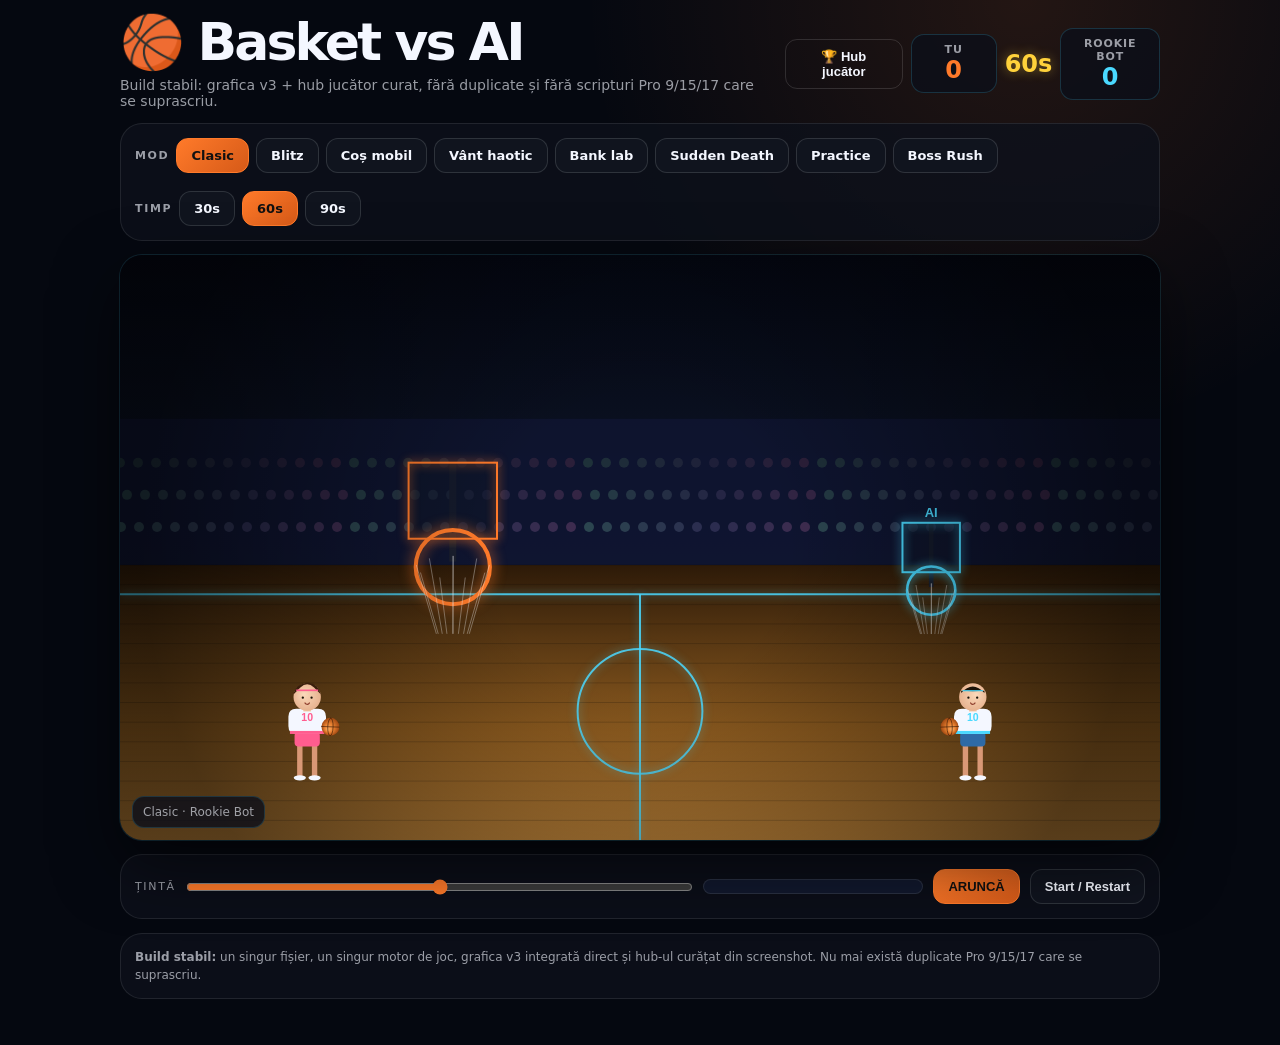
==== enhanced.html @ bd2f5349 "Merge stable v3 gameplay with clean player hub" ====
<!DOCTYPE html>
<html lang="ro">
<head>
<meta charset="UTF-8">
<meta name="viewport" content="width=device-width, initial-scale=1.0, viewport-fit=cover">
<title>Basket vs AI — Stable v3 Hub</title>
<style>
:root{--bg:#050810;--panel:#0b101c;--card:#121720;--line:#4ad9ff;--orange:#ff7a2a;--pink:#ff5d8f;--gold:#ffd23b;--text:#f4f7ff;--muted:rgba(244,247,255,.62);--soft:rgba(255,255,255,.08)}
*{box-sizing:border-box;margin:0;padding:0}html,body{overflow-x:hidden;scroll-behavior:auto}body{min-height:100vh;background:radial-gradient(circle at 80% 0,rgba(255,122,42,.12),transparent 30%),var(--bg);color:var(--text);font-family:-apple-system,BlinkMacSystemFont,"Segoe UI",system-ui,sans-serif;padding:18px 12px 46px;display:flex;flex-direction:column;align-items:center;gap:14px}.top{width:100%;max-width:1040px;display:flex;justify-content:space-between;align-items:center;gap:12px}.brand h1{font-size:clamp(24px,5vw,52px);line-height:.95;letter-spacing:-.055em}.brand p{color:var(--muted);font-size:14px;margin-top:10px;max-width:680px}.topActions{display:flex;gap:8px;align-items:center}.score{display:flex;gap:8px;align-items:center}.pill{background:rgba(10,14,26,.72);border:1px solid rgba(74,217,255,.18);border-radius:13px;padding:8px 12px;text-align:center;min-width:86px}.pill span{display:block;color:var(--muted);font-size:11px;font-weight:800;letter-spacing:.08em;text-transform:uppercase}.pill b{display:block;font-size:24px;color:var(--orange)}.pill.ai b{color:var(--line)}.timer{font-weight:900;color:var(--gold);font-size:24px;text-shadow:0 0 12px rgba(255,210,59,.45)}.btn,.chip span{display:inline-flex;align-items:center;justify-content:center;border:1px solid rgba(255,255,255,.13);background:rgba(18,23,32,.82);color:var(--text);border-radius:12px;padding:9px 14px;font-weight:850;font-size:13px;cursor:pointer;transition:.15s;text-decoration:none}.btn.primary,.chip input:checked+span{background:linear-gradient(135deg,#ff7a2a,#d65a18);border-color:var(--orange);color:#111}.btn.ghost{background:transparent}.btn.danger{border-color:rgba(255,93,143,.4);background:rgba(255,93,143,.08);color:#ffc3d3}.btn:hover,.chip span:hover{transform:translateY(-1px);border-color:var(--line)}.setup,.controls,.note,.hub{width:100%;max-width:1040px;background:rgba(13,17,27,.78);border:1px solid rgba(255,255,255,.09);border-radius:22px;padding:14px}.setup{display:flex;flex-wrap:wrap;gap:18px;justify-content:space-between}.group{display:flex;gap:7px;flex-wrap:wrap;align-items:center}.group strong,.label{font-size:11px;color:var(--muted);letter-spacing:.15em;text-transform:uppercase}.chip input{display:none}.chip input[value="wind"]:checked+span,.chip input[value="moving"]:checked+span{background:rgba(74,217,255,.22);border-color:var(--line);color:var(--text)}.chip input[value="bank"]:checked+span{background:rgba(255,210,59,.18);border-color:var(--gold);color:var(--text)}.arena{position:relative;width:100%;max-width:1040px;aspect-ratio:16/9;min-height:310px;max-height:70vh;border-radius:22px;overflow:hidden;background:#0a0e1a;box-shadow:0 0 0 1px rgba(74,217,255,.12),0 24px 64px rgba(0,0,0,.55)}.arena canvas{position:absolute;inset:0;width:100%;height:100%;display:block}.hud{position:absolute;left:12px;right:12px;bottom:12px;z-index:5;display:flex;justify-content:space-between;align-items:end;pointer-events:none}.modeTag{background:rgba(10,14,26,.78);border:1px solid rgba(74,217,255,.16);border-radius:12px;padding:8px 10px;color:var(--muted);font-size:12px}.windTag{display:none;background:rgba(74,217,255,.12);border:1px solid rgba(74,217,255,.3);border-radius:12px;padding:8px 10px;color:#baf3ff;font-size:12px}.controls{display:grid;grid-template-columns:auto minmax(160px,1fr) minmax(130px,220px) auto auto;gap:10px;align-items:center}.aim{width:100%;accent-color:var(--orange)}.power{height:15px;background:#11182d;border-radius:999px;overflow:hidden;border:1px solid rgba(255,255,255,.1)}.fill{height:100%;width:0;background:linear-gradient(90deg,#4ad9ff,#ffd23b,#ff7a2a)}.end{display:none;text-align:center;position:fixed;inset:auto 12px 24px;z-index:50;margin:auto;max-width:540px;background:rgba(13,17,27,.96);border:1px solid rgba(255,255,255,.14);border-radius:22px;padding:20px;box-shadow:0 24px 80px rgba(0,0,0,.76)}.end.show{display:block}.end h2{font-size:30px;margin-bottom:8px}.end .actions{display:flex;gap:8px;justify-content:center;flex-wrap:wrap;margin-top:14px}.note{font-size:12px;line-height:1.5;color:var(--muted)}.hub{display:none}.hub.open{display:block}.hubHead{display:flex;justify-content:space-between;gap:10px;align-items:center;margin-bottom:12px}.tabs{display:flex;gap:8px;flex-wrap:wrap;margin-bottom:14px}.tab{border:0;background:transparent;color:var(--muted);font-weight:850;padding:10px 14px;border-radius:12px;cursor:pointer}.tab.active{background:rgba(255,255,255,.07);color:var(--text);box-shadow:inset 0 -2px 0 var(--orange)}.panel{display:none}.panel.active{display:block}.section{background:linear-gradient(180deg,rgba(255,255,255,.06),rgba(255,255,255,.025));border:1px solid rgba(255,255,255,.09);border-radius:22px;padding:16px;margin-bottom:14px}.section h3{text-transform:uppercase;letter-spacing:.04em;margin-bottom:12px}.identity{display:grid;grid-template-columns:84px 1fr;gap:16px;align-items:center}.avatar{width:84px;height:84px;border-radius:22px;background:rgba(255,210,59,.16);border:1px solid rgba(255,210,59,.35);display:grid;place-items:center;font-size:42px}.rank{display:inline-flex;margin-top:8px;padding:8px 12px;border-radius:999px;border:1px solid rgba(255,210,59,.45);background:rgba(255,210,59,.1);color:var(--gold);font-weight:900;font-size:12px;letter-spacing:.12em;text-transform:uppercase}.kpis{display:grid;grid-template-columns:repeat(4,1fr);gap:10px}.kpi{background:#111722;border:1px solid rgba(255,255,255,.08);border-radius:16px;padding:14px}.kpi span{display:block;color:var(--muted);font-size:11px;text-transform:uppercase;letter-spacing:.14em}.kpi strong{font-size:26px}.formgrid{display:grid;grid-template-columns:repeat(3,1fr);gap:10px}.field{display:flex;flex-direction:column;gap:6px}.field input,.field select{background:#0a0f18;border:1px solid rgba(255,255,255,.1);border-radius:12px;color:var(--text);padding:12px;font-weight:800}.cards{display:grid;grid-template-columns:repeat(2,minmax(0,1fr));gap:12px}.card{background:#111722;border:1px solid rgba(255,255,255,.08);border-radius:18px;padding:16px;min-height:112px}.card strong{display:block;font-size:18px;margin-bottom:6px}.card p{color:var(--muted);font-size:14px;line-height:1.4}.row{display:flex;justify-content:space-between;gap:10px;align-items:center;margin-top:12px}.tag{display:inline-flex;border:1px solid rgba(255,210,59,.38);background:rgba(255,210,59,.09);color:var(--gold);border-radius:999px;padding:6px 10px;font-weight:850;font-size:12px}.leader{list-style:none;display:grid;gap:8px}.leader li{display:flex;justify-content:space-between;align-items:center;background:#111722;border:1px solid rgba(255,255,255,.08);border-radius:15px;padding:12px 14px}.missions{display:grid;gap:10px}.mission{background:#111722;border:1px solid rgba(255,255,255,.08);border-radius:15px;padding:12px}.bar{height:8px;border-radius:999px;background:#0a0f18;overflow:hidden;margin-top:8px}.bar i{display:block;height:100%;width:0%;background:linear-gradient(90deg,var(--line),var(--orange))}.settings{display:grid;gap:10px}.setting{display:flex;justify-content:space-between;align-items:center;background:#111722;border:1px solid rgba(255,255,255,.08);border-radius:15px;padding:12px}.saveGrid{display:grid;grid-template-columns:repeat(2,1fr);gap:10px}.saveGrid div{background:#111722;border:1px solid rgba(255,255,255,.08);border-radius:14px;padding:12px;color:var(--muted)}@media(max-width:760px){body{padding:10px 8px 36px}.top{flex-direction:column;align-items:stretch}.score{justify-content:space-between}.setup{justify-content:flex-start}.controls{grid-template-columns:1fr;}.arena{aspect-ratio:16/11}.kpis,.cards,.formgrid,.saveGrid{grid-template-columns:1fr}.identity{grid-template-columns:70px 1fr}.avatar{width:70px;height:70px;font-size:34px}.brand h1{font-size:38px}}
</style>
</head>
<body>
<header class="top"><div class="brand"><h1>🏀 Basket vs AI</h1><p>Build stabil: grafica v3 + hub jucător curat, fără duplicate și fără scripturi Pro 9/15/17 care se suprascriu.</p></div><div class="topActions"><button class="btn ghost" id="btnHub">🏆 Hub jucător</button><div class="score"><div class="pill"><span>TU</span><b id="scoreP">0</b></div><div class="timer"><span id="timer">60</span>s</div><div class="pill ai"><span id="aiName">Rookie Bot</span><b id="scoreAI">0</b></div></div></div></header>
<section class="setup"><div class="group"><strong>Mod</strong><label class="chip"><input name="mode" value="classic" type="radio" checked><span>Clasic</span></label><label class="chip"><input name="mode" value="blitz" type="radio"><span>Blitz</span></label><label class="chip"><input name="mode" value="moving" type="radio"><span>Coș mobil</span></label><label class="chip"><input name="mode" value="wind" type="radio"><span>Vânt haotic</span></label><label class="chip"><input name="mode" value="bank" type="radio"><span>Bank lab</span></label><label class="chip"><input name="mode" value="sudden" type="radio"><span>Sudden Death</span></label><label class="chip"><input name="mode" value="practice" type="radio"><span>Practice</span></label><label class="chip"><input name="mode" value="bossrush" type="radio"><span>Boss Rush</span></label></div><div class="group"><strong>Timp</strong><label class="chip"><input name="dur" value="30" type="radio"><span>30s</span></label><label class="chip"><input name="dur" value="60" type="radio" checked><span>60s</span></label><label class="chip"><input name="dur" value="90" type="radio"><span>90s</span></label></div></section>
<main class="arena" id="arena"><div class="hud"><span class="modeTag" id="modeTag">Clasic · Rookie Bot</span><span class="windTag" id="windTag">Vânt 0</span></div><canvas id="court"></canvas><canvas id="action"></canvas><canvas id="fx"></canvas></main>
<section class="controls"><span class="label">Țintă</span><input class="aim" id="aim" type="range" min="-45" max="45" value="0"><div class="power"><div class="fill" id="fill"></div></div><button class="btn primary" id="shoot">ARUNCĂ</button><button class="btn" id="newGame">Start / Restart</button></section>
<aside class="hub" id="hub"><div class="hubHead"><h2>Hub jucător</h2><button class="btn ghost" id="closeHub">✕</button></div><nav class="tabs"><button class="tab active" data-tab="career">Carieră</button><button class="tab" data-tab="shop">Shop</button><button class="tab" data-tab="leader">Clasament</button><button class="tab" data-tab="comp">Competiții</button></nav>
<section class="panel active" id="career"><div class="section"><h3>Identitate</h3><div class="identity"><div class="avatar" id="avatar">⛹️‍♀️</div><div><h2 id="profileTitle">Laura #10</h2><p>Nivel 1-2: Rookie · Nivel 3-5: Street Player · Nivel 6-9: Pro · Nivel 10-14: MVP · Nivel 15+: Legend</p><span class="rank" id="rankPill">Nivel 1 · Rookie · XP 0 / 100</span></div></div></div><div class="section"><h3>Profil jucător</h3><div class="formgrid"><label class="field"><span class="label">Gen</span><select id="gender"><option value="female">Fată</option><option value="male">Băiat</option></select></label><label class="field"><span class="label">Nume</span><input id="pname" value="Laura"></label><label class="field"><span class="label">Număr tricou</span><input id="jersey" value="10" maxlength="2"></label></div><p class="note" style="margin-top:10px">Se salvează automat și apare pe tricou în joc.</p></div><div class="kpis"><div class="kpi"><span>Nivel</span><strong id="kLevel">1</strong></div><div class="kpi"><span>Bani</span><strong id="kMoney">150</strong></div><div class="kpi"><span>Fani</span><strong id="kFans">0</strong></div><div class="kpi"><span>Best</span><strong id="kBest">0</strong></div><div class="kpi"><span>Perfecte</span><strong id="kPerfect">0</strong></div><div class="kpi"><span>Bank</span><strong id="kBank">0</strong></div><div class="kpi"><span>Combo max</span><strong id="kCombo">0</strong></div><div class="kpi"><span>XP</span><strong id="kXP">0</strong></div></div><div class="section"><h3>Realizări</h3><div class="cards"><div class="card"><strong>🏀 First Bucket</strong><p>Marchează primul coș.</p><span class="tag" id="achFirst">Locked</span></div><div class="card"><strong>🔥 On Fire</strong><p>Fă combo x5.</p><span class="tag" id="achFire">Locked</span></div><div class="card"><strong>🏦 Bank Artist</strong><p>10 bank shots total.</p><span class="tag">Locked</span></div><div class="card"><strong>👑 AI Crusher</strong><p>Câștigă pe Pro.</p><span class="tag">Locked</span></div><div class="card"><strong>🏆 Tournament King</strong><p>Câștigă turneul.</p><span class="tag">Locked</span></div><div class="card"><strong>🌟 Legend</strong><p>Ajungi la nivel 10.</p><span class="tag">Locked</span></div></div></div><div class="section"><h3>Settings</h3><div class="settings"><div class="setting"><span>Sunet</span><span class="tag">ON</span></div><div class="setting"><span>Vibrație</span><span class="tag">ON</span></div><div class="setting"><span>Efecte</span><span class="tag">HIGH</span></div><div class="setting"><span>Limbă</span><span class="tag">RO</span></div></div><button class="btn danger" id="reset" style="width:100%;margin-top:12px">RESET PROGRES</button></div><div class="section"><h3>Salvare progres localStorage</h3><div class="saveGrid"><div>✓ nivel, XP, bani, fani</div><div>✓ best score și leaderboard</div><div>✓ upgrade-uri și skin-uri</div><div>✓ realizări și daily progress</div></div></div></section>
<section class="panel" id="shop"><div class="section"><h3>Shop real — upgrade-uri cumpărabile</h3><div class="cards" id="upgrades"></div></div><div class="section"><h3>Mingi</h3><div class="cards" id="ballsShop"></div></div><div class="section"><h3>Terenuri și trail-uri</h3><div class="cards" id="cosmeticsShop"></div></div></section>
<section class="panel" id="leader"><div class="section"><h3>Clasament</h3><div class="tabs small"><button class="tab active">Clasic</button><button class="tab">Blitz</button><button class="tab">Sudden Death</button><button class="tab">Boss Rush</button></div><ol class="leader" id="leaderList"><li><strong>Laura League</strong><span>12</span></li><li><strong>Rookie Bot</strong><span>10</span></li><li><strong>Sniper AI</strong><span>8</span></li><li><strong>Bank Boss</strong><span>6</span></li></ol><p class="note" style="margin-top:10px">Leaderboard-ul salvează local scorul, data, modul și dificultatea.</p></div></section>
<section class="panel" id="comp"><div class="section"><h3>Implementări premium integrate</h3><div class="cards"><div class="card"><strong>✓ Tutorial interactiv</strong><p>Primele aruncări au ghidaj și zonă aurie.</p></div><div class="card"><strong>✓ Upgrade-uri reale</strong><p>Stabilitate, Focus, Power Control, Bank Master și Clutch.</p></div><div class="card"><strong>✓ AI cu personalități</strong><p>Rookie Bot, Sniper AI, Bank Boss, Wind Hacker și Legend AI.</p></div><div class="card"><strong>✓ Moduri noi</strong><p>Sudden Death, Practice și Boss Rush.</p></div></div></div><div class="section"><h3>Daily Missions</h3><p class="note">Daily Streak: 0 zile 🔥 · Total azi +480 bani</p><div class="missions"><div class="mission">⬜ Marchează 3 bank shots <span class="tag">0 / 3 · +90 bani</span><div class="bar"><i></i></div></div><div class="mission">⬜ Câștigă un meci pe Greu <span class="tag">0 / 1 · +120 bani</span><div class="bar"><i></i></div></div><div class="mission">⬜ Fă combo x5 <span class="tag">0 / 5 · +110 bani</span><div class="bar"><i></i></div></div><div class="mission">⬜ Bate AI-ul la 10 puncte diferență <span class="tag">0 / 1 · +160 bani</span><div class="bar"><i></i></div></div></div></div><div class="section"><h3>Adversari AI</h3><div class="cards"><div class="card"><strong>🤖 Rookie Bot</strong><p>Ratează des și e bun pentru antrenament.</p><span class="tag">Ușor</span></div><div class="card"><strong>🎯 Sniper AI</strong><p>Foarte bun la aruncări perfecte.</p><span class="tag">Perfect</span></div><div class="card"><strong>🏦 Bank Boss</strong><p>Primește bonus la bank shots.</p><span class="tag">Bank</span></div><div class="card"><strong>💨 Wind Hacker</strong><p>Are avantaj în Vânt haotic.</p><span class="tag">Vânt</span></div><div class="card"><strong>👑 Legend AI</strong><p>Boss final cu clutch și presiune mare.</p><span class="tag">Final Boss</span></div></div></div><div class="section"><h3>Turneu</h3><div class="cards"><div class="card"><strong>✅ Runda 1 — Rookie Bot</strong><p>Câștigată</p></div><div class="card"><strong>▶ Runda 2 — Sniper AI</strong><p>Curentă</p></div><div class="card"><strong>🔒 Finală — Legend AI</strong><p>Deblocată după runda 2</p></div></div></div><div class="section"><h3>Practice Goals</h3><div class="cards"><div class="card"><strong>⬜ 3 perfect shots</strong><p>Recompensă: +25 XP</p></div><div class="card"><strong>⬜ 2 bank shots</strong><p>Învață ricoșeul din panou.</p></div><div class="card"><strong>⬜ Combo x3</strong><p>Ține seria de coșuri.</p></div></div></div><div class="section"><h3>Boss Rush</h3><p>Rookie Bot → Sniper AI → Bank Boss → Legend AI</p><p class="note">O singură viață. Recompensă: +500 bani, +100 fani, badge Boss Slayer.</p><button class="btn primary" id="bossBtn" style="margin-top:10px">Joacă următorul meci</button></div></section></aside>
<div class="end" id="end"><h2 id="endTitle">Victorie!</h2><p id="endText"></p><div class="actions"><button class="btn primary" id="again">Joacă din nou</button><button class="btn" id="next">Următorul adversar</button><button class="btn ghost" id="endHub">Hub</button></div></div>
<p class="note"><b>Build stabil:</b> un singur fișier, un singur motor de joc, grafica v3 integrată direct și hub-ul curățat din screenshot. Nu mai există duplicate Pro 9/15/17 care se suprascriu.</p>
<script>
const $=(s,r=document)=>r.querySelector(s),$$=(s,r=document)=>[...r.querySelectorAll(s)];
const arena=$('#arena'),cCourt=$('#court'),cAction=$('#action'),cFx=$('#fx'),xCourt=cCourt.getContext('2d'),xAction=cAction.getContext('2d'),xFx=cFx.getContext('2d');let W=0,H=0,DPR=Math.min(devicePixelRatio||1,2),time=0,last=0,gameOver=false,charging=false,charge=0,raf=0,boss=0,round=1,jersey='10';const player={x:.18,y:.82,gender:'female',facing:1,shooting:false,shootProgress:0};const ai={x:.82,y:.82,gender:'male',facing:-1,shooting:false,shootProgress:0};const hoopP={x:.32,y:.42,color:'#ff7a2a',size:1,label:null};const hoopAI={x:.78,y:.50,color:'#4ad9ff',size:.65,label:'AI'};let balls=[],particles=[],flash=0;const state={mode:'classic',dur:60,left:60,you:0,ai:0,wind:0,aiTimer:2,combo:0,money:150,xp:0,best:0,perfect:0,bank:0,maxCombo:0};const names=['Rookie Bot','Sniper AI','Bank Boss','Legend AI'];
function save(){localStorage.setItem('bvaiStableHub',JSON.stringify({state,round,boss,gender:player.gender,name:$('#pname').value,jersey:$('#jersey').value}))}function load(){try{const s=JSON.parse(localStorage.getItem('bvaiStableHub')||'{}');Object.assign(state,s.state||{});round=s.round||1;boss=s.boss||0;player.gender=s.gender||'female';if(s.name)$('#pname').value=s.name;if(s.jersey){$('#jersey').value=s.jersey;jersey=s.jersey}}catch{}}function syncHub(){const name=$('#pname').value||'Laura';jersey=$('#jersey').value||'10';$('#profileTitle').textContent=name+' #'+jersey;$('#avatar').textContent=player.gender==='female'?'⛹️‍♀️':'⛹️‍♂️';$('#rankPill').textContent='Nivel 1 · Rookie · XP '+state.xp+' / 100';$('#kMoney').textContent=state.money;$('#kXP').textContent=state.xp;$('#kBest').textContent=state.best;$('#kPerfect').textContent=state.perfect;$('#kBank').textContent=state.bank;$('#kCombo').textContent=state.maxCombo;$('#achFirst').textContent=state.best>0?'Unlocked':'Locked';$('#achFire').textContent=state.maxCombo>=5?'Unlocked':'Locked';save()}
function mode(){return $('input[name="mode"]:checked').value}function dur(){return +$('input[name="dur"]:checked').value}function label(m){return {classic:'Clasic',blitz:'Blitz',moving:'Coș mobil',wind:'Vânt haotic',bank:'Bank lab',sudden:'Sudden Death',practice:'Practice',bossrush:'Boss Rush'}[m]||m}
function resize(){const r=arena.getBoundingClientRect();W=r.width;H=r.height;for(const c of [cCourt,cAction,cFx]){c.width=W*DPR;c.height=H*DPR;c.style.width=W+'px';c.style.height=H+'px';c.getContext('2d').setTransform(DPR,0,0,DPR,0,0)}drawArena()}addEventListener('resize',resize);
function start(){cancelAnimationFrame(raf);state.mode=mode();state.dur=state.mode==='blitz'?30:dur();state.left=state.mode==='practice'?999:state.dur;state.you=0;state.ai=0;state.wind=0;state.aiTimer=1.6;state.combo=0;balls=[];particles=[];gameOver=false;$('#end').classList.remove('show');$('#scoreP').textContent=0;$('#scoreAI').textContent=0;$('#timer').textContent=state.mode==='practice'?'∞':state.left;$('#aiName').textContent=state.mode==='bossrush'?names[boss]:state.mode==='practice'?'Practice':names[Math.min(round-1,1)];$('#modeTag').textContent=label(state.mode)+' · '+$('#aiName').textContent;$('#windTag').style.display=(state.mode==='wind'||state.mode==='bossrush')?'block':'none';last=performance.now();raf=requestAnimationFrame(loop)}
function loop(t){const dt=Math.min(.033,(t-last)/1000||.016);last=t;time=t/1000;if(!gameOver&&state.mode!=='practice'){state.left-=dt;if(state.left<=0)return finish();$('#timer').textContent=Math.ceil(state.left)}if(state.mode==='wind'||state.mode==='bossrush'){state.wind=Math.sin(time*1.7)*90;$('#windTag').textContent='Vânt '+Math.round(state.wind)}updateShoot(dt);updateBalls();updateAI(dt);render();raf=requestAnimationFrame(loop)}
function updateAI(dt){if(state.mode==='practice')return;state.aiTimer-=dt;if(state.aiTimer<=0){state.aiTimer=state.mode==='blitz'?1.2:1.8+Math.random();const chance=state.mode==='bossrush'?.75:state.mode==='wind'?.55:.48;if(Math.random()<chance){state.ai+=state.mode==='bossrush'&&boss>1?3:2;$('#scoreAI').textContent=state.ai;startShot(ai,Math.random()>.35?'perfect':'miss')}}}
function shoot(){if(charging||player.shooting||gameOver)return;charging=true;charge=0}function release(){if(!charging||gameOver)return;charging=false;startShot(player,'manual')}function nextOpponent(){round=round%3+1;boss=(boss+1)%names.length;start()}$('#shoot').addEventListener('pointerdown',shoot);addEventListener('pointerup',release);$('#newGame').onclick=start;$('#again').onclick=start;$('#next').onclick=nextOpponent;$('#bossBtn').onclick=()=>{$('input[value="bossrush"]').checked=true;nextOpponent();window.scrollTo({top:arena.offsetTop-10,behavior:'smooth'})};$('#endHub').onclick=()=>{$('#hub').classList.add('open');$('#end').classList.remove('show')};$$('input[name="mode"],input[name="dur"]').forEach(i=>i.onchange=start);
function startShot(p,type){p.shooting=true;p.shootProgress=0;p.ballNotLaunched=true;p.shotMode=type}function updateShoot(dt){if(charging){charge=(charge+dt*.9)%1;$('#fill').style.width=(charge*100)+'%'}else $('#fill').style.width='0%';for(const p of [player,ai])if(p.shooting){p.shootProgress+=.035;if(p.shootProgress>=.65&&p.ballNotLaunched){const target=p===player?hoopP:hoopAI;let perfect=p.shotMode==='perfect'||(p.shotMode==='manual'&&charge>.58&&charge<.78);let miss=p.shotMode==='miss'||(p.shotMode==='manual'&&!perfect&&Math.random()<.35);const dx=target.rimX-p.ballGlobalX+(miss?35:0),dy=target.rimY-p.ballGlobalY-30;balls.push({x:p.ballGlobalX,y:p.ballGlobalY,vx:dx/50,vy:dy/50-6,rot:0,rotSpeed:.25,trail:[],squash:1,target,owner:p,mode:perfect?'perfect':'miss',bank:state.mode==='bank'});p.ballNotLaunched=false}if(p.shootProgress>=1){p.shooting=false;p.shootProgress=0}}}
function updateBalls(){for(let i=balls.length-1;i>=0;i--){const b=balls[i];b.vx+=(state.wind||0)*.004;b.x+=b.vx;b.y+=b.vy;b.vy+=.18;b.rot+=b.rotSpeed;b.trail.push({x:b.x,y:b.y});if(b.trail.length>12)b.trail.shift();const dxR=b.x-b.target.rimX,dyR=b.y-b.target.rimY;if(Math.abs(dxR)<30&&dyR>-5&&dyR<10&&b.vy>0&&!b.scored){b.scored=true;if(Math.abs(dxR)<16&&b.mode==='perfect'){spawnParticles(b.target.rimX,b.target.rimY+8,'perfect');if(b.owner===player){state.you+=state.mode==='bank'||b.bank?3:2;state.combo++;state.perfect++;state.maxCombo=Math.max(state.maxCombo,state.combo);state.best=Math.max(state.best,state.you);$('#scoreP').textContent=state.you}else{}balls.splice(i,1);syncHub();continue}else{if(b.owner===player){state.combo=0;if(state.mode==='sudden')finish()}b.vx*=-.4;b.vy*=-.5;spawnParticles(b.target.rimX+dxR,b.target.rimY,'miss')}}if(b.y>H+40)balls.splice(i,1)}}
function finish(){gameOver=true;cancelAnimationFrame(raf);const win=state.you>=state.ai;state.money+=win?90:20;state.xp+=win?45:20;syncHub();$('#endTitle').textContent=win?'VICTORIE!':'ÎNFRÂNGERE';$('#endText').textContent=`Scor final: Tu ${state.you} - ${state.ai} ${$('#aiName').textContent} · +${win?90:20} bani`;$('#end').classList.add('show')}function render(){xAction.clearRect(0,0,W,H);xFx.clearRect(0,0,W,H);drawArena();drawCharacter(xAction,player,player.gender,false);drawCharacter(xAction,ai,'male',true);balls.forEach(b=>drawFlightBall(xAction,b));updateParticles();drawParticles(xFx);if(flash>0){xFx.fillStyle=`rgba(255,255,255,${flash*.25})`;xFx.fillRect(0,0,W,H);flash-=.04}}
function drawArena(){const x=xCourt;x.clearRect(0,0,W,H);let sky=x.createLinearGradient(0,0,0,H*.6);sky.addColorStop(0,'#040712');sky.addColorStop(.5,'#0a1020');sky.addColorStop(1,'#131e3a');x.fillStyle=sky;x.fillRect(0,0,W,H*.6);drawCrowd(x);drawFloor(x);if(state.mode==='moving'){hoopP.x=.32+.04*Math.sin(time*2);hoopAI.x=.78+.04*Math.cos(time*2)}else{hoopP.x=.32;hoopAI.x=.78}drawCourtLines(x);drawHoop(x,hoopP);drawHoop(x,hoopAI);let vig=x.createRadialGradient(W/2,H/2,H*.25,W/2,H/2,H*.85);vig.addColorStop(0,'rgba(0,0,0,0)');vig.addColorStop(1,'rgba(0,0,0,.5)');x.fillStyle=vig;x.fillRect(0,0,W,H)}function drawCrowd(x){const y=H*.28,h=H*.25;x.fillStyle='rgba(15,21,48,.9)';x.fillRect(0,y,W,h);for(let r=0;r<3;r++)for(let i=0;i<W/18+2;i++){x.fillStyle=`hsla(${190+i*7%90},28%,${18+r*4}%,.85)`;x.beginPath();x.arc(i*18+(r*7)%13,y+h*.3+r*h*.22,5,0,7);x.fill()}}function drawFloor(x){const top=H*.53;let wood=x.createLinearGradient(0,top,0,H);wood.addColorStop(0,'#2d1a08');wood.addColorStop(.6,'#8b5a1f');wood.addColorStop(1,'#b07a35');x.fillStyle=wood;x.fillRect(0,top,W,H-top);x.strokeStyle='rgba(0,0,0,.18)';for(let i=0;i<14;i++){const y=top+i/14*(H-top);x.beginPath();x.moveTo(0,y);x.lineTo(W,y);x.stroke()}}function drawCourtLines(x){x.save();x.strokeStyle='rgba(74,217,255,.85)';x.shadowColor='rgba(74,217,255,.6)';x.shadowBlur=8;x.lineWidth=2;x.beginPath();x.moveTo(0,H*.58);x.lineTo(W,H*.58);x.stroke();x.beginPath();x.moveTo(W*.5,H*.58);x.lineTo(W*.5,H);x.stroke();x.beginPath();x.arc(W*.5,H*.78,W*.06,0,7);x.stroke();x.restore()}function drawHoop(x,h){const px=h.x*W,py=h.y*H,s=h.size,bw=W*.085*s,bh=H*.13*s;x.fillStyle='#1a1f2e';x.fillRect(px-bw*.04,py-bh*.5,bw*.08,bh*1.3);x.save();x.fillStyle='rgba(15,22,40,.55)';x.fillRect(px-bw/2,py-bh/2,bw,bh);x.strokeStyle=h.color;x.shadowColor=h.color;x.shadowBlur=10;x.lineWidth=2;x.strokeRect(px-bw/2,py-bh/2,bw,bh);x.restore();h.rimX=px;h.rimY=py+bh*.5+bw*.32;const r=bw*.42;x.save();x.strokeStyle=h.color;x.shadowColor=h.color;x.shadowBlur=14*s;x.lineWidth=4*s;x.beginPath();x.arc(px,h.rimY,r,0,7);x.stroke();x.restore();x.strokeStyle='rgba(255,255,255,.35)';for(let i=0;i<10;i++){const a=i/10*7-Math.PI/2;x.beginPath();x.moveTo(px+Math.cos(a)*r,h.rimY+Math.sin(a)*r*.3);x.lineTo(px+Math.cos(a)*r*.45,h.rimY+r*1.8);x.stroke()}if(h.label){x.fillStyle=h.color;x.font='bold 13px sans-serif';x.textAlign='center';x.fillText(h.label,px,py-bh/2-6)}}
function drawCharacter(x,p,gender,isAI=false){const px=p.x*W,py=p.y*H,scale=H*.18,f=p.facing||1,sp=p.shootProgress;let k=0,j=0;if(p.shooting){if(sp<.3)k=sp/.3;else if(sp<.7){let t=(sp-.3)/.4;k=1-t;j=-t*scale*.18}else{let t=(sp-.7)/.3;k=-t*.2;j=-(1-t)*scale*.18}}const yoff=Math.sin(time*2)*1.5-k*scale*.12+j;x.save();x.translate(px,py+yoff);x.scale(f,1);drawLeg(x,-scale*.07,scale*.04,scale*.32-k*scale*.08,k,isAI);drawLeg(x,scale*.07,scale*.04,scale*.32-k*scale*.08,k*.5,isAI);const sy=-scale*.02,sh=scale*.14,sw=scale*.24;x.fillStyle=isAI?'#2e6aa6':'#ff5d8f';roundRect(x,-sw/2,sy,sw,sh,4);x.fill();const ty=-scale*.24,th=scale*.24,tw=scale*.21,accent=isAI?'#4ad9ff':gender==='female'?'#ff5d8f':'#5dd4ff';x.fillStyle='#f4f7ff';roundRect(x,-tw*.85,ty,tw*1.7,th,8);x.fill();x.fillStyle=accent;x.fillRect(-tw*.78,ty+th-3,tw*1.56,3);x.font=`bold ${scale*.1}px sans-serif`;x.textAlign='center';x.scale(1/f,1);x.fillText(jersey,0,ty+th*.5);x.scale(f,1);const hr=scale*.13,hy=ty-hr*.85;x.fillStyle='#f5c8a8';x.fillRect(-hr*.28,ty-2,hr*.56,hr*.35);let skin=x.createRadialGradient(-hr*.25,hy-hr*.2,0,0,hy,hr*1.4);skin.addColorStop(0,'#fbd9ba');skin.addColorStop(1,'#e0a682');x.fillStyle=skin;x.beginPath();x.arc(0,hy,hr,0,7);x.fill();if(gender==='female')drawHairFemale(x,hy,hr,accent);else drawHairMale(x,hy,hr,isAI);x.fillStyle='#1a1208';x.beginPath();x.arc(-hr*.32,hy+hr*.05,hr*.085,0,7);x.arc(hr*.32,hy+hr*.05,hr*.085,0,7);x.fill();x.strokeStyle='#8b3a2a';x.lineWidth=1.2;x.beginPath();x.arc(0,hy+hr*.35,hr*.18,Math.PI*.15,Math.PI*.85);x.stroke();let bx,by;if(!p.shooting||sp<.65){if(!p.shooting){bx=tw*1.05;by=ty+th*.7+Math.sin(time*5)*2}else{let t=sp/.65,sx=tw*1.05,sy2=ty+th*.7,ex=tw*.3,ey=-scale*.45,cx=tw*1.2,cy=ty*1.2;bx=(1-t)*(1-t)*sx+2*(1-t)*t*cx+t*t*ex;by=(1-t)*(1-t)*sy2+2*(1-t)*t*cy+t*t*ey}drawBall(x,bx,by,scale*.085,time*6);p.ballGlobalX=px+bx*f;p.ballGlobalY=py+yoff+by}x.restore()}function drawHairFemale(x,y,r,a){x.fillStyle='#3a1f0c';x.beginPath();x.arc(0,y-r*.05,r,Math.PI*1.05,Math.PI*1.95);x.lineTo(r*.5,y-r*.7);x.quadraticCurveTo(0,y-r*1.15,-r*.5,y-r*.7);x.fill();x.fillStyle=a;x.fillRect(-r*.8,y-r*.55,r*1.6,r*.12)}function drawHairMale(x,y,r,isAI){x.fillStyle='#1a1208';x.beginPath();x.moveTo(-r*.85,y-r*.3);x.quadraticCurveTo(0,y-r*1.25,r*.85,y-r*.3);x.lineTo(r*.85,y-r*.45);x.quadraticCurveTo(0,y-r*.4,-r*.85,y-r*.45);x.fill();x.fillStyle=isAI?'#4ad9ff':'#5dd4ff';x.fillRect(-r*.75,y-r*.5,r*1.5,r*.08)}function drawLeg(x,ox,oy,len,flex,isAI){const knee=oy+len*.55+flex*len*.08,foot=oy+len+4;x.lineCap='round';x.strokeStyle='#d99876';x.lineWidth=len*.16;x.beginPath();x.moveTo(ox,oy);x.lineTo(ox+flex*len*.05,knee);x.lineTo(ox,foot);x.stroke();x.fillStyle='#f4f7ff';x.beginPath();x.ellipse(ox,foot+2,len*.18,len*.08,0,0,7);x.fill()}function roundRect(x,rx,ry,w,h,r){x.beginPath();x.moveTo(rx+r,ry);x.lineTo(rx+w-r,ry);x.quadraticCurveTo(rx+w,ry,rx+w,ry+r);x.lineTo(rx+w,ry+h-r);x.quadraticCurveTo(rx+w,ry+h,rx+w-r,ry+h);x.lineTo(rx+r,ry+h);x.quadraticCurveTo(rx,ry+h,rx,ry+h-r);x.lineTo(rx,ry+r);x.quadraticCurveTo(rx,ry,rx+r,ry);x.closePath()}function drawBall(x,cx,cy,r,rot,s=1){x.save();x.translate(cx,cy);x.scale(s,2-s);x.rotate(rot);let g=x.createRadialGradient(-r*.3,-r*.3,0,0,0,r);g.addColorStop(0,'#ffb066');g.addColorStop(.5,'#e88030');g.addColorStop(1,'#a04812');x.fillStyle=g;x.beginPath();x.arc(0,0,r,0,7);x.fill();x.strokeStyle='#3a1a05';x.lineWidth=r*.07;x.beginPath();x.ellipse(0,0,r,r*.3,0,0,7);x.stroke();x.beginPath();x.moveTo(0,-r);x.lineTo(0,r);x.stroke();x.restore()}function drawFlightBall(x,b){b.trail.forEach((t,i)=>{let a=i/b.trail.length*.55,r=6+i/b.trail.length*4,g=x.createRadialGradient(t.x,t.y,0,t.x,t.y,r);g.addColorStop(0,`rgba(255,200,80,${a})`);g.addColorStop(1,'rgba(255,100,40,0)');x.fillStyle=g;x.fillRect(t.x-r,t.y-r,r*2,r*2)});drawBall(x,b.x,b.y,13,b.rot,b.squash)}function spawnParticles(x0,y0,type){for(let i=0;i<(type==='perfect'?30:14);i++){let a=Math.random()*7,sp=2+Math.random()*6;particles.push({x:x0,y:y0,vx:Math.cos(a)*sp,vy:Math.sin(a)*sp-1,life:1,decay:.02,size:2+Math.random()*3,color:['#ffd23b','#ff8c2a','#4ad9ff','#fff'][i%4],g:.18})}if(type==='perfect')flash=.4}function updateParticles(){for(let i=particles.length-1;i>=0;i--){let p=particles[i];p.x+=p.vx;p.y+=p.vy;p.vy+=p.g;p.life-=p.decay;if(p.life<=0)particles.splice(i,1)}}function drawParticles(x){particles.forEach(p=>{x.globalAlpha=p.life;x.fillStyle=p.color;x.beginPath();x.arc(p.x,p.y,p.size*p.life,0,7);x.fill();x.globalAlpha=1})}
function makeShop(){const up=[['Perfect Assist Lv.1','Zona aurie crește cu +5% per nivel.','Lv 0/5 · zona +5%','120$'],['Power Control','Bara de putere se mișcă mai lent.','Lv 0/5 · control','150$'],['Wind Shield','Vântul afectează mai puțin mingea.','Lv 0/5 · anti-vânt','140$'],['Bank Master','Primești bonus mai mare la bank shot.','Lv 0/4 · bank +','180$'],['Clutch Mode','Ultimele 10 secunde pot dubla scorul.','Lv 0/3 · clutch','220$']];$('#upgrades').innerHTML=up.map(i=>cardBuy(i)).join('');const balls=[['Classic Ball','Mingea standard.','Owned','Echipat'],['🏀 Neon Ball','Look arcade luminos.','220$','Cumpără'],['🔥 Fire Ball','Perfectă pentru combo-uri.','360$','Cumpără'],['🌌 Galaxy Ball','Ediție cosmică premium.','680$','Cumpără']];$('#ballsShop').innerHTML=balls.map(i=>cardBuy(i)).join('');const cos=[['🌃 Night Court','Cinematic dark mode.','Owned','Echipat'],['🏙️ Street Court','Teren urban, contrast puternic.','260$','Cumpără'],['🔥 Flame Trail','Flacără la aruncare.','300$','Cumpără'],['✨ Star Trail','Scântei stelare.','460$','Cumpără']];$('#cosmeticsShop').innerHTML=cos.map(i=>cardBuy(i)).join('')}function cardBuy(i){return `<div class="card"><strong>${i[0]}</strong><p>${i[1]}</p><div class="row"><span class="tag">${i[2]}</span><button class="btn">${i[3]}</button></div></div>`}
$('#btnHub').onclick=()=>$('#hub').classList.toggle('open');$('#closeHub').onclick=()=>$('#hub').classList.remove('open');$$('.tab[data-tab]').forEach(t=>t.onclick=()=>{$$('.tab[data-tab]').forEach(x=>x.classList.remove('active'));$$('.panel').forEach(p=>p.classList.remove('active'));t.classList.add('active');$('#'+t.dataset.tab).classList.add('active')});$('#gender').onchange=e=>{player.gender=e.target.value;syncHub()};$('#pname').oninput=syncHub;$('#jersey').oninput=syncHub;$('#reset').onclick=()=>{localStorage.removeItem('bvaiStableHub');location.reload()};
load();makeShop();syncHub();resize();start();
</script>
</body>
</html>
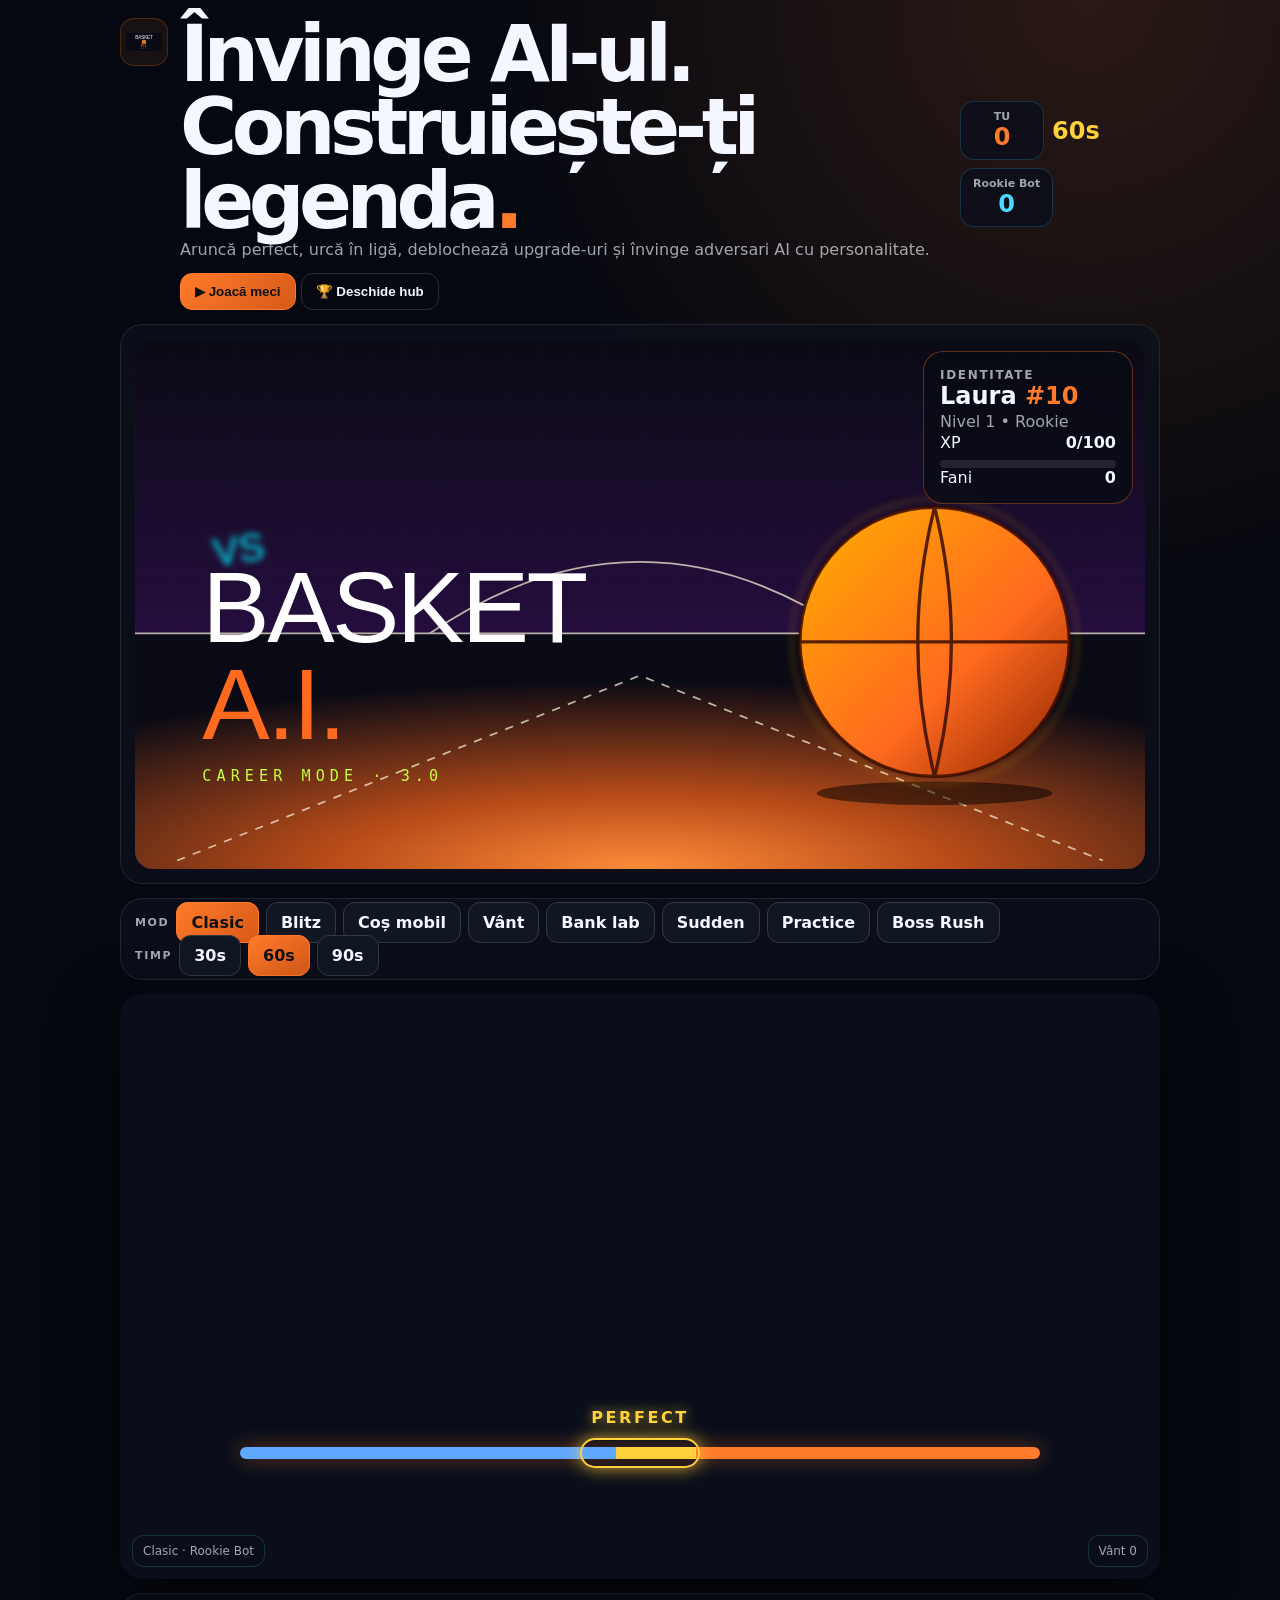
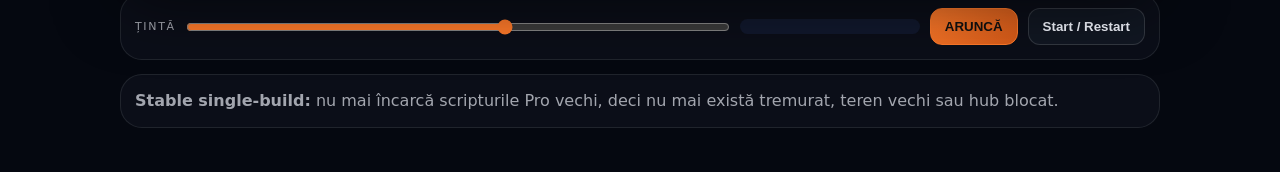
==== commit 49fd4891: "Replace public page with stable single-build app" ====
--- a/enhanced.html
+++ b/enhanced.html
@@ -1,44 +1 @@
-<!DOCTYPE html>
-<html lang="ro">
-<head>
-<meta charset="UTF-8">
-<meta name="viewport" content="width=device-width, initial-scale=1.0, viewport-fit=cover">
-<title>Basket vs AI — Stable v3 Hub</title>
-<style>
-:root{--bg:#050810;--panel:#0b101c;--card:#121720;--line:#4ad9ff;--orange:#ff7a2a;--pink:#ff5d8f;--gold:#ffd23b;--text:#f4f7ff;--muted:rgba(244,247,255,.62);--soft:rgba(255,255,255,.08)}
-*{box-sizing:border-box;margin:0;padding:0}html,body{overflow-x:hidden;scroll-behavior:auto}body{min-height:100vh;background:radial-gradient(circle at 80% 0,rgba(255,122,42,.12),transparent 30%),var(--bg);color:var(--text);font-family:-apple-system,BlinkMacSystemFont,"Segoe UI",system-ui,sans-serif;padding:18px 12px 46px;display:flex;flex-direction:column;align-items:center;gap:14px}.top{width:100%;max-width:1040px;display:flex;justify-content:space-between;align-items:center;gap:12px}.brand h1{font-size:clamp(24px,5vw,52px);line-height:.95;letter-spacing:-.055em}.brand p{color:var(--muted);font-size:14px;margin-top:10px;max-width:680px}.topActions{display:flex;gap:8px;align-items:center}.score{display:flex;gap:8px;align-items:center}.pill{background:rgba(10,14,26,.72);border:1px solid rgba(74,217,255,.18);border-radius:13px;padding:8px 12px;text-align:center;min-width:86px}.pill span{display:block;color:var(--muted);font-size:11px;font-weight:800;letter-spacing:.08em;text-transform:uppercase}.pill b{display:block;font-size:24px;color:var(--orange)}.pill.ai b{color:var(--line)}.timer{font-weight:900;color:var(--gold);font-size:24px;text-shadow:0 0 12px rgba(255,210,59,.45)}.btn,.chip span{display:inline-flex;align-items:center;justify-content:center;border:1px solid rgba(255,255,255,.13);background:rgba(18,23,32,.82);color:var(--text);border-radius:12px;padding:9px 14px;font-weight:850;font-size:13px;cursor:pointer;transition:.15s;text-decoration:none}.btn.primary,.chip input:checked+span{background:linear-gradient(135deg,#ff7a2a,#d65a18);border-color:var(--orange);color:#111}.btn.ghost{background:transparent}.btn.danger{border-color:rgba(255,93,143,.4);background:rgba(255,93,143,.08);color:#ffc3d3}.btn:hover,.chip span:hover{transform:translateY(-1px);border-color:var(--line)}.setup,.controls,.note,.hub{width:100%;max-width:1040px;background:rgba(13,17,27,.78);border:1px solid rgba(255,255,255,.09);border-radius:22px;padding:14px}.setup{display:flex;flex-wrap:wrap;gap:18px;justify-content:space-between}.group{display:flex;gap:7px;flex-wrap:wrap;align-items:center}.group strong,.label{font-size:11px;color:var(--muted);letter-spacing:.15em;text-transform:uppercase}.chip input{display:none}.chip input[value="wind"]:checked+span,.chip input[value="moving"]:checked+span{background:rgba(74,217,255,.22);border-color:var(--line);color:var(--text)}.chip input[value="bank"]:checked+span{background:rgba(255,210,59,.18);border-color:var(--gold);color:var(--text)}.arena{position:relative;width:100%;max-width:1040px;aspect-ratio:16/9;min-height:310px;max-height:70vh;border-radius:22px;overflow:hidden;background:#0a0e1a;box-shadow:0 0 0 1px rgba(74,217,255,.12),0 24px 64px rgba(0,0,0,.55)}.arena canvas{position:absolute;inset:0;width:100%;height:100%;display:block}.hud{position:absolute;left:12px;right:12px;bottom:12px;z-index:5;display:flex;justify-content:space-between;align-items:end;pointer-events:none}.modeTag{background:rgba(10,14,26,.78);border:1px solid rgba(74,217,255,.16);border-radius:12px;padding:8px 10px;color:var(--muted);font-size:12px}.windTag{display:none;background:rgba(74,217,255,.12);border:1px solid rgba(74,217,255,.3);border-radius:12px;padding:8px 10px;color:#baf3ff;font-size:12px}.controls{display:grid;grid-template-columns:auto minmax(160px,1fr) minmax(130px,220px) auto auto;gap:10px;align-items:center}.aim{width:100%;accent-color:var(--orange)}.power{height:15px;background:#11182d;border-radius:999px;overflow:hidden;border:1px solid rgba(255,255,255,.1)}.fill{height:100%;width:0;background:linear-gradient(90deg,#4ad9ff,#ffd23b,#ff7a2a)}.end{display:none;text-align:center;position:fixed;inset:auto 12px 24px;z-index:50;margin:auto;max-width:540px;background:rgba(13,17,27,.96);border:1px solid rgba(255,255,255,.14);border-radius:22px;padding:20px;box-shadow:0 24px 80px rgba(0,0,0,.76)}.end.show{display:block}.end h2{font-size:30px;margin-bottom:8px}.end .actions{display:flex;gap:8px;justify-content:center;flex-wrap:wrap;margin-top:14px}.note{font-size:12px;line-height:1.5;color:var(--muted)}.hub{display:none}.hub.open{display:block}.hubHead{display:flex;justify-content:space-between;gap:10px;align-items:center;margin-bottom:12px}.tabs{display:flex;gap:8px;flex-wrap:wrap;margin-bottom:14px}.tab{border:0;background:transparent;color:var(--muted);font-weight:850;padding:10px 14px;border-radius:12px;cursor:pointer}.tab.active{background:rgba(255,255,255,.07);color:var(--text);box-shadow:inset 0 -2px 0 var(--orange)}.panel{display:none}.panel.active{display:block}.section{background:linear-gradient(180deg,rgba(255,255,255,.06),rgba(255,255,255,.025));border:1px solid rgba(255,255,255,.09);border-radius:22px;padding:16px;margin-bottom:14px}.section h3{text-transform:uppercase;letter-spacing:.04em;margin-bottom:12px}.identity{display:grid;grid-template-columns:84px 1fr;gap:16px;align-items:center}.avatar{width:84px;height:84px;border-radius:22px;background:rgba(255,210,59,.16);border:1px solid rgba(255,210,59,.35);display:grid;place-items:center;font-size:42px}.rank{display:inline-flex;margin-top:8px;padding:8px 12px;border-radius:999px;border:1px solid rgba(255,210,59,.45);background:rgba(255,210,59,.1);color:var(--gold);font-weight:900;font-size:12px;letter-spacing:.12em;text-transform:uppercase}.kpis{display:grid;grid-template-columns:repeat(4,1fr);gap:10px}.kpi{background:#111722;border:1px solid rgba(255,255,255,.08);border-radius:16px;padding:14px}.kpi span{display:block;color:var(--muted);font-size:11px;text-transform:uppercase;letter-spacing:.14em}.kpi strong{font-size:26px}.formgrid{display:grid;grid-template-columns:repeat(3,1fr);gap:10px}.field{display:flex;flex-direction:column;gap:6px}.field input,.field select{background:#0a0f18;border:1px solid rgba(255,255,255,.1);border-radius:12px;color:var(--text);padding:12px;font-weight:800}.cards{display:grid;grid-template-columns:repeat(2,minmax(0,1fr));gap:12px}.card{background:#111722;border:1px solid rgba(255,255,255,.08);border-radius:18px;padding:16px;min-height:112px}.card strong{display:block;font-size:18px;margin-bottom:6px}.card p{color:var(--muted);font-size:14px;line-height:1.4}.row{display:flex;justify-content:space-between;gap:10px;align-items:center;margin-top:12px}.tag{display:inline-flex;border:1px solid rgba(255,210,59,.38);background:rgba(255,210,59,.09);color:var(--gold);border-radius:999px;padding:6px 10px;font-weight:850;font-size:12px}.leader{list-style:none;display:grid;gap:8px}.leader li{display:flex;justify-content:space-between;align-items:center;background:#111722;border:1px solid rgba(255,255,255,.08);border-radius:15px;padding:12px 14px}.missions{display:grid;gap:10px}.mission{background:#111722;border:1px solid rgba(255,255,255,.08);border-radius:15px;padding:12px}.bar{height:8px;border-radius:999px;background:#0a0f18;overflow:hidden;margin-top:8px}.bar i{display:block;height:100%;width:0%;background:linear-gradient(90deg,var(--line),var(--orange))}.settings{display:grid;gap:10px}.setting{display:flex;justify-content:space-between;align-items:center;background:#111722;border:1px solid rgba(255,255,255,.08);border-radius:15px;padding:12px}.saveGrid{display:grid;grid-template-columns:repeat(2,1fr);gap:10px}.saveGrid div{background:#111722;border:1px solid rgba(255,255,255,.08);border-radius:14px;padding:12px;color:var(--muted)}@media(max-width:760px){body{padding:10px 8px 36px}.top{flex-direction:column;align-items:stretch}.score{justify-content:space-between}.setup{justify-content:flex-start}.controls{grid-template-columns:1fr;}.arena{aspect-ratio:16/11}.kpis,.cards,.formgrid,.saveGrid{grid-template-columns:1fr}.identity{grid-template-columns:70px 1fr}.avatar{width:70px;height:70px;font-size:34px}.brand h1{font-size:38px}}
-</style>
-</head>
-<body>
-<header class="top"><div class="brand"><h1>🏀 Basket vs AI</h1><p>Build stabil: grafica v3 + hub jucător curat, fără duplicate și fără scripturi Pro 9/15/17 care se suprascriu.</p></div><div class="topActions"><button class="btn ghost" id="btnHub">🏆 Hub jucător</button><div class="score"><div class="pill"><span>TU</span><b id="scoreP">0</b></div><div class="timer"><span id="timer">60</span>s</div><div class="pill ai"><span id="aiName">Rookie Bot</span><b id="scoreAI">0</b></div></div></div></header>
-<section class="setup"><div class="group"><strong>Mod</strong><label class="chip"><input name="mode" value="classic" type="radio" checked><span>Clasic</span></label><label class="chip"><input name="mode" value="blitz" type="radio"><span>Blitz</span></label><label class="chip"><input name="mode" value="moving" type="radio"><span>Coș mobil</span></label><label class="chip"><input name="mode" value="wind" type="radio"><span>Vânt haotic</span></label><label class="chip"><input name="mode" value="bank" type="radio"><span>Bank lab</span></label><label class="chip"><input name="mode" value="sudden" type="radio"><span>Sudden Death</span></label><label class="chip"><input name="mode" value="practice" type="radio"><span>Practice</span></label><label class="chip"><input name="mode" value="bossrush" type="radio"><span>Boss Rush</span></label></div><div class="group"><strong>Timp</strong><label class="chip"><input name="dur" value="30" type="radio"><span>30s</span></label><label class="chip"><input name="dur" value="60" type="radio" checked><span>60s</span></label><label class="chip"><input name="dur" value="90" type="radio"><span>90s</span></label></div></section>
-<main class="arena" id="arena"><div class="hud"><span class="modeTag" id="modeTag">Clasic · Rookie Bot</span><span class="windTag" id="windTag">Vânt 0</span></div><canvas id="court"></canvas><canvas id="action"></canvas><canvas id="fx"></canvas></main>
-<section class="controls"><span class="label">Țintă</span><input class="aim" id="aim" type="range" min="-45" max="45" value="0"><div class="power"><div class="fill" id="fill"></div></div><button class="btn primary" id="shoot">ARUNCĂ</button><button class="btn" id="newGame">Start / Restart</button></section>
-<aside class="hub" id="hub"><div class="hubHead"><h2>Hub jucător</h2><button class="btn ghost" id="closeHub">✕</button></div><nav class="tabs"><button class="tab active" data-tab="career">Carieră</button><button class="tab" data-tab="shop">Shop</button><button class="tab" data-tab="leader">Clasament</button><button class="tab" data-tab="comp">Competiții</button></nav>
-<section class="panel active" id="career"><div class="section"><h3>Identitate</h3><div class="identity"><div class="avatar" id="avatar">⛹️‍♀️</div><div><h2 id="profileTitle">Laura #10</h2><p>Nivel 1-2: Rookie · Nivel 3-5: Street Player · Nivel 6-9: Pro · Nivel 10-14: MVP · Nivel 15+: Legend</p><span class="rank" id="rankPill">Nivel 1 · Rookie · XP 0 / 100</span></div></div></div><div class="section"><h3>Profil jucător</h3><div class="formgrid"><label class="field"><span class="label">Gen</span><select id="gender"><option value="female">Fată</option><option value="male">Băiat</option></select></label><label class="field"><span class="label">Nume</span><input id="pname" value="Laura"></label><label class="field"><span class="label">Număr tricou</span><input id="jersey" value="10" maxlength="2"></label></div><p class="note" style="margin-top:10px">Se salvează automat și apare pe tricou în joc.</p></div><div class="kpis"><div class="kpi"><span>Nivel</span><strong id="kLevel">1</strong></div><div class="kpi"><span>Bani</span><strong id="kMoney">150</strong></div><div class="kpi"><span>Fani</span><strong id="kFans">0</strong></div><div class="kpi"><span>Best</span><strong id="kBest">0</strong></div><div class="kpi"><span>Perfecte</span><strong id="kPerfect">0</strong></div><div class="kpi"><span>Bank</span><strong id="kBank">0</strong></div><div class="kpi"><span>Combo max</span><strong id="kCombo">0</strong></div><div class="kpi"><span>XP</span><strong id="kXP">0</strong></div></div><div class="section"><h3>Realizări</h3><div class="cards"><div class="card"><strong>🏀 First Bucket</strong><p>Marchează primul coș.</p><span class="tag" id="achFirst">Locked</span></div><div class="card"><strong>🔥 On Fire</strong><p>Fă combo x5.</p><span class="tag" id="achFire">Locked</span></div><div class="card"><strong>🏦 Bank Artist</strong><p>10 bank shots total.</p><span class="tag">Locked</span></div><div class="card"><strong>👑 AI Crusher</strong><p>Câștigă pe Pro.</p><span class="tag">Locked</span></div><div class="card"><strong>🏆 Tournament King</strong><p>Câștigă turneul.</p><span class="tag">Locked</span></div><div class="card"><strong>🌟 Legend</strong><p>Ajungi la nivel 10.</p><span class="tag">Locked</span></div></div></div><div class="section"><h3>Settings</h3><div class="settings"><div class="setting"><span>Sunet</span><span class="tag">ON</span></div><div class="setting"><span>Vibrație</span><span class="tag">ON</span></div><div class="setting"><span>Efecte</span><span class="tag">HIGH</span></div><div class="setting"><span>Limbă</span><span class="tag">RO</span></div></div><button class="btn danger" id="reset" style="width:100%;margin-top:12px">RESET PROGRES</button></div><div class="section"><h3>Salvare progres localStorage</h3><div class="saveGrid"><div>✓ nivel, XP, bani, fani</div><div>✓ best score și leaderboard</div><div>✓ upgrade-uri și skin-uri</div><div>✓ realizări și daily progress</div></div></div></section>
-<section class="panel" id="shop"><div class="section"><h3>Shop real — upgrade-uri cumpărabile</h3><div class="cards" id="upgrades"></div></div><div class="section"><h3>Mingi</h3><div class="cards" id="ballsShop"></div></div><div class="section"><h3>Terenuri și trail-uri</h3><div class="cards" id="cosmeticsShop"></div></div></section>
-<section class="panel" id="leader"><div class="section"><h3>Clasament</h3><div class="tabs small"><button class="tab active">Clasic</button><button class="tab">Blitz</button><button class="tab">Sudden Death</button><button class="tab">Boss Rush</button></div><ol class="leader" id="leaderList"><li><strong>Laura League</strong><span>12</span></li><li><strong>Rookie Bot</strong><span>10</span></li><li><strong>Sniper AI</strong><span>8</span></li><li><strong>Bank Boss</strong><span>6</span></li></ol><p class="note" style="margin-top:10px">Leaderboard-ul salvează local scorul, data, modul și dificultatea.</p></div></section>
-<section class="panel" id="comp"><div class="section"><h3>Implementări premium integrate</h3><div class="cards"><div class="card"><strong>✓ Tutorial interactiv</strong><p>Primele aruncări au ghidaj și zonă aurie.</p></div><div class="card"><strong>✓ Upgrade-uri reale</strong><p>Stabilitate, Focus, Power Control, Bank Master și Clutch.</p></div><div class="card"><strong>✓ AI cu personalități</strong><p>Rookie Bot, Sniper AI, Bank Boss, Wind Hacker și Legend AI.</p></div><div class="card"><strong>✓ Moduri noi</strong><p>Sudden Death, Practice și Boss Rush.</p></div></div></div><div class="section"><h3>Daily Missions</h3><p class="note">Daily Streak: 0 zile 🔥 · Total azi +480 bani</p><div class="missions"><div class="mission">⬜ Marchează 3 bank shots <span class="tag">0 / 3 · +90 bani</span><div class="bar"><i></i></div></div><div class="mission">⬜ Câștigă un meci pe Greu <span class="tag">0 / 1 · +120 bani</span><div class="bar"><i></i></div></div><div class="mission">⬜ Fă combo x5 <span class="tag">0 / 5 · +110 bani</span><div class="bar"><i></i></div></div><div class="mission">⬜ Bate AI-ul la 10 puncte diferență <span class="tag">0 / 1 · +160 bani</span><div class="bar"><i></i></div></div></div></div><div class="section"><h3>Adversari AI</h3><div class="cards"><div class="card"><strong>🤖 Rookie Bot</strong><p>Ratează des și e bun pentru antrenament.</p><span class="tag">Ușor</span></div><div class="card"><strong>🎯 Sniper AI</strong><p>Foarte bun la aruncări perfecte.</p><span class="tag">Perfect</span></div><div class="card"><strong>🏦 Bank Boss</strong><p>Primește bonus la bank shots.</p><span class="tag">Bank</span></div><div class="card"><strong>💨 Wind Hacker</strong><p>Are avantaj în Vânt haotic.</p><span class="tag">Vânt</span></div><div class="card"><strong>👑 Legend AI</strong><p>Boss final cu clutch și presiune mare.</p><span class="tag">Final Boss</span></div></div></div><div class="section"><h3>Turneu</h3><div class="cards"><div class="card"><strong>✅ Runda 1 — Rookie Bot</strong><p>Câștigată</p></div><div class="card"><strong>▶ Runda 2 — Sniper AI</strong><p>Curentă</p></div><div class="card"><strong>🔒 Finală — Legend AI</strong><p>Deblocată după runda 2</p></div></div></div><div class="section"><h3>Practice Goals</h3><div class="cards"><div class="card"><strong>⬜ 3 perfect shots</strong><p>Recompensă: +25 XP</p></div><div class="card"><strong>⬜ 2 bank shots</strong><p>Învață ricoșeul din panou.</p></div><div class="card"><strong>⬜ Combo x3</strong><p>Ține seria de coșuri.</p></div></div></div><div class="section"><h3>Boss Rush</h3><p>Rookie Bot → Sniper AI → Bank Boss → Legend AI</p><p class="note">O singură viață. Recompensă: +500 bani, +100 fani, badge Boss Slayer.</p><button class="btn primary" id="bossBtn" style="margin-top:10px">Joacă următorul meci</button></div></section></aside>
-<div class="end" id="end"><h2 id="endTitle">Victorie!</h2><p id="endText"></p><div class="actions"><button class="btn primary" id="again">Joacă din nou</button><button class="btn" id="next">Următorul adversar</button><button class="btn ghost" id="endHub">Hub</button></div></div>
-<p class="note"><b>Build stabil:</b> un singur fișier, un singur motor de joc, grafica v3 integrată direct și hub-ul curățat din screenshot. Nu mai există duplicate Pro 9/15/17 care se suprascriu.</p>
-<script>
-const $=(s,r=document)=>r.querySelector(s),$$=(s,r=document)=>[...r.querySelectorAll(s)];
-const arena=$('#arena'),cCourt=$('#court'),cAction=$('#action'),cFx=$('#fx'),xCourt=cCourt.getContext('2d'),xAction=cAction.getContext('2d'),xFx=cFx.getContext('2d');let W=0,H=0,DPR=Math.min(devicePixelRatio||1,2),time=0,last=0,gameOver=false,charging=false,charge=0,raf=0,boss=0,round=1,jersey='10';const player={x:.18,y:.82,gender:'female',facing:1,shooting:false,shootProgress:0};const ai={x:.82,y:.82,gender:'male',facing:-1,shooting:false,shootProgress:0};const hoopP={x:.32,y:.42,color:'#ff7a2a',size:1,label:null};const hoopAI={x:.78,y:.50,color:'#4ad9ff',size:.65,label:'AI'};let balls=[],particles=[],flash=0;const state={mode:'classic',dur:60,left:60,you:0,ai:0,wind:0,aiTimer:2,combo:0,money:150,xp:0,best:0,perfect:0,bank:0,maxCombo:0};const names=['Rookie Bot','Sniper AI','Bank Boss','Legend AI'];
-function save(){localStorage.setItem('bvaiStableHub',JSON.stringify({state,round,boss,gender:player.gender,name:$('#pname').value,jersey:$('#jersey').value}))}function load(){try{const s=JSON.parse(localStorage.getItem('bvaiStableHub')||'{}');Object.assign(state,s.state||{});round=s.round||1;boss=s.boss||0;player.gender=s.gender||'female';if(s.name)$('#pname').value=s.name;if(s.jersey){$('#jersey').value=s.jersey;jersey=s.jersey}}catch{}}function syncHub(){const name=$('#pname').value||'Laura';jersey=$('#jersey').value||'10';$('#profileTitle').textContent=name+' #'+jersey;$('#avatar').textContent=player.gender==='female'?'⛹️‍♀️':'⛹️‍♂️';$('#rankPill').textContent='Nivel 1 · Rookie · XP '+state.xp+' / 100';$('#kMoney').textContent=state.money;$('#kXP').textContent=state.xp;$('#kBest').textContent=state.best;$('#kPerfect').textContent=state.perfect;$('#kBank').textContent=state.bank;$('#kCombo').textContent=state.maxCombo;$('#achFirst').textContent=state.best>0?'Unlocked':'Locked';$('#achFire').textContent=state.maxCombo>=5?'Unlocked':'Locked';save()}
-function mode(){return $('input[name="mode"]:checked').value}function dur(){return +$('input[name="dur"]:checked').value}function label(m){return {classic:'Clasic',blitz:'Blitz',moving:'Coș mobil',wind:'Vânt haotic',bank:'Bank lab',sudden:'Sudden Death',practice:'Practice',bossrush:'Boss Rush'}[m]||m}
-function resize(){const r=arena.getBoundingClientRect();W=r.width;H=r.height;for(const c of [cCourt,cAction,cFx]){c.width=W*DPR;c.height=H*DPR;c.style.width=W+'px';c.style.height=H+'px';c.getContext('2d').setTransform(DPR,0,0,DPR,0,0)}drawArena()}addEventListener('resize',resize);
-function start(){cancelAnimationFrame(raf);state.mode=mode();state.dur=state.mode==='blitz'?30:dur();state.left=state.mode==='practice'?999:state.dur;state.you=0;state.ai=0;state.wind=0;state.aiTimer=1.6;state.combo=0;balls=[];particles=[];gameOver=false;$('#end').classList.remove('show');$('#scoreP').textContent=0;$('#scoreAI').textContent=0;$('#timer').textContent=state.mode==='practice'?'∞':state.left;$('#aiName').textContent=state.mode==='bossrush'?names[boss]:state.mode==='practice'?'Practice':names[Math.min(round-1,1)];$('#modeTag').textContent=label(state.mode)+' · '+$('#aiName').textContent;$('#windTag').style.display=(state.mode==='wind'||state.mode==='bossrush')?'block':'none';last=performance.now();raf=requestAnimationFrame(loop)}
-function loop(t){const dt=Math.min(.033,(t-last)/1000||.016);last=t;time=t/1000;if(!gameOver&&state.mode!=='practice'){state.left-=dt;if(state.left<=0)return finish();$('#timer').textContent=Math.ceil(state.left)}if(state.mode==='wind'||state.mode==='bossrush'){state.wind=Math.sin(time*1.7)*90;$('#windTag').textContent='Vânt '+Math.round(state.wind)}updateShoot(dt);updateBalls();updateAI(dt);render();raf=requestAnimationFrame(loop)}
-function updateAI(dt){if(state.mode==='practice')return;state.aiTimer-=dt;if(state.aiTimer<=0){state.aiTimer=state.mode==='blitz'?1.2:1.8+Math.random();const chance=state.mode==='bossrush'?.75:state.mode==='wind'?.55:.48;if(Math.random()<chance){state.ai+=state.mode==='bossrush'&&boss>1?3:2;$('#scoreAI').textContent=state.ai;startShot(ai,Math.random()>.35?'perfect':'miss')}}}
-function shoot(){if(charging||player.shooting||gameOver)return;charging=true;charge=0}function release(){if(!charging||gameOver)return;charging=false;startShot(player,'manual')}function nextOpponent(){round=round%3+1;boss=(boss+1)%names.length;start()}$('#shoot').addEventListener('pointerdown',shoot);addEventListener('pointerup',release);$('#newGame').onclick=start;$('#again').onclick=start;$('#next').onclick=nextOpponent;$('#bossBtn').onclick=()=>{$('input[value="bossrush"]').checked=true;nextOpponent();window.scrollTo({top:arena.offsetTop-10,behavior:'smooth'})};$('#endHub').onclick=()=>{$('#hub').classList.add('open');$('#end').classList.remove('show')};$$('input[name="mode"],input[name="dur"]').forEach(i=>i.onchange=start);
-function startShot(p,type){p.shooting=true;p.shootProgress=0;p.ballNotLaunched=true;p.shotMode=type}function updateShoot(dt){if(charging){charge=(charge+dt*.9)%1;$('#fill').style.width=(charge*100)+'%'}else $('#fill').style.width='0%';for(const p of [player,ai])if(p.shooting){p.shootProgress+=.035;if(p.shootProgress>=.65&&p.ballNotLaunched){const target=p===player?hoopP:hoopAI;let perfect=p.shotMode==='perfect'||(p.shotMode==='manual'&&charge>.58&&charge<.78);let miss=p.shotMode==='miss'||(p.shotMode==='manual'&&!perfect&&Math.random()<.35);const dx=target.rimX-p.ballGlobalX+(miss?35:0),dy=target.rimY-p.ballGlobalY-30;balls.push({x:p.ballGlobalX,y:p.ballGlobalY,vx:dx/50,vy:dy/50-6,rot:0,rotSpeed:.25,trail:[],squash:1,target,owner:p,mode:perfect?'perfect':'miss',bank:state.mode==='bank'});p.ballNotLaunched=false}if(p.shootProgress>=1){p.shooting=false;p.shootProgress=0}}}
-function updateBalls(){for(let i=balls.length-1;i>=0;i--){const b=balls[i];b.vx+=(state.wind||0)*.004;b.x+=b.vx;b.y+=b.vy;b.vy+=.18;b.rot+=b.rotSpeed;b.trail.push({x:b.x,y:b.y});if(b.trail.length>12)b.trail.shift();const dxR=b.x-b.target.rimX,dyR=b.y-b.target.rimY;if(Math.abs(dxR)<30&&dyR>-5&&dyR<10&&b.vy>0&&!b.scored){b.scored=true;if(Math.abs(dxR)<16&&b.mode==='perfect'){spawnParticles(b.target.rimX,b.target.rimY+8,'perfect');if(b.owner===player){state.you+=state.mode==='bank'||b.bank?3:2;state.combo++;state.perfect++;state.maxCombo=Math.max(state.maxCombo,state.combo);state.best=Math.max(state.best,state.you);$('#scoreP').textContent=state.you}else{}balls.splice(i,1);syncHub();continue}else{if(b.owner===player){state.combo=0;if(state.mode==='sudden')finish()}b.vx*=-.4;b.vy*=-.5;spawnParticles(b.target.rimX+dxR,b.target.rimY,'miss')}}if(b.y>H+40)balls.splice(i,1)}}
-function finish(){gameOver=true;cancelAnimationFrame(raf);const win=state.you>=state.ai;state.money+=win?90:20;state.xp+=win?45:20;syncHub();$('#endTitle').textContent=win?'VICTORIE!':'ÎNFRÂNGERE';$('#endText').textContent=`Scor final: Tu ${state.you} - ${state.ai} ${$('#aiName').textContent} · +${win?90:20} bani`;$('#end').classList.add('show')}function render(){xAction.clearRect(0,0,W,H);xFx.clearRect(0,0,W,H);drawArena();drawCharacter(xAction,player,player.gender,false);drawCharacter(xAction,ai,'male',true);balls.forEach(b=>drawFlightBall(xAction,b));updateParticles();drawParticles(xFx);if(flash>0){xFx.fillStyle=`rgba(255,255,255,${flash*.25})`;xFx.fillRect(0,0,W,H);flash-=.04}}
-function drawArena(){const x=xCourt;x.clearRect(0,0,W,H);let sky=x.createLinearGradient(0,0,0,H*.6);sky.addColorStop(0,'#040712');sky.addColorStop(.5,'#0a1020');sky.addColorStop(1,'#131e3a');x.fillStyle=sky;x.fillRect(0,0,W,H*.6);drawCrowd(x);drawFloor(x);if(state.mode==='moving'){hoopP.x=.32+.04*Math.sin(time*2);hoopAI.x=.78+.04*Math.cos(time*2)}else{hoopP.x=.32;hoopAI.x=.78}drawCourtLines(x);drawHoop(x,hoopP);drawHoop(x,hoopAI);let vig=x.createRadialGradient(W/2,H/2,H*.25,W/2,H/2,H*.85);vig.addColorStop(0,'rgba(0,0,0,0)');vig.addColorStop(1,'rgba(0,0,0,.5)');x.fillStyle=vig;x.fillRect(0,0,W,H)}function drawCrowd(x){const y=H*.28,h=H*.25;x.fillStyle='rgba(15,21,48,.9)';x.fillRect(0,y,W,h);for(let r=0;r<3;r++)for(let i=0;i<W/18+2;i++){x.fillStyle=`hsla(${190+i*7%90},28%,${18+r*4}%,.85)`;x.beginPath();x.arc(i*18+(r*7)%13,y+h*.3+r*h*.22,5,0,7);x.fill()}}function drawFloor(x){const top=H*.53;let wood=x.createLinearGradient(0,top,0,H);wood.addColorStop(0,'#2d1a08');wood.addColorStop(.6,'#8b5a1f');wood.addColorStop(1,'#b07a35');x.fillStyle=wood;x.fillRect(0,top,W,H-top);x.strokeStyle='rgba(0,0,0,.18)';for(let i=0;i<14;i++){const y=top+i/14*(H-top);x.beginPath();x.moveTo(0,y);x.lineTo(W,y);x.stroke()}}function drawCourtLines(x){x.save();x.strokeStyle='rgba(74,217,255,.85)';x.shadowColor='rgba(74,217,255,.6)';x.shadowBlur=8;x.lineWidth=2;x.beginPath();x.moveTo(0,H*.58);x.lineTo(W,H*.58);x.stroke();x.beginPath();x.moveTo(W*.5,H*.58);x.lineTo(W*.5,H);x.stroke();x.beginPath();x.arc(W*.5,H*.78,W*.06,0,7);x.stroke();x.restore()}function drawHoop(x,h){const px=h.x*W,py=h.y*H,s=h.size,bw=W*.085*s,bh=H*.13*s;x.fillStyle='#1a1f2e';x.fillRect(px-bw*.04,py-bh*.5,bw*.08,bh*1.3);x.save();x.fillStyle='rgba(15,22,40,.55)';x.fillRect(px-bw/2,py-bh/2,bw,bh);x.strokeStyle=h.color;x.shadowColor=h.color;x.shadowBlur=10;x.lineWidth=2;x.strokeRect(px-bw/2,py-bh/2,bw,bh);x.restore();h.rimX=px;h.rimY=py+bh*.5+bw*.32;const r=bw*.42;x.save();x.strokeStyle=h.color;x.shadowColor=h.color;x.shadowBlur=14*s;x.lineWidth=4*s;x.beginPath();x.arc(px,h.rimY,r,0,7);x.stroke();x.restore();x.strokeStyle='rgba(255,255,255,.35)';for(let i=0;i<10;i++){const a=i/10*7-Math.PI/2;x.beginPath();x.moveTo(px+Math.cos(a)*r,h.rimY+Math.sin(a)*r*.3);x.lineTo(px+Math.cos(a)*r*.45,h.rimY+r*1.8);x.stroke()}if(h.label){x.fillStyle=h.color;x.font='bold 13px sans-serif';x.textAlign='center';x.fillText(h.label,px,py-bh/2-6)}}
-function drawCharacter(x,p,gender,isAI=false){const px=p.x*W,py=p.y*H,scale=H*.18,f=p.facing||1,sp=p.shootProgress;let k=0,j=0;if(p.shooting){if(sp<.3)k=sp/.3;else if(sp<.7){let t=(sp-.3)/.4;k=1-t;j=-t*scale*.18}else{let t=(sp-.7)/.3;k=-t*.2;j=-(1-t)*scale*.18}}const yoff=Math.sin(time*2)*1.5-k*scale*.12+j;x.save();x.translate(px,py+yoff);x.scale(f,1);drawLeg(x,-scale*.07,scale*.04,scale*.32-k*scale*.08,k,isAI);drawLeg(x,scale*.07,scale*.04,scale*.32-k*scale*.08,k*.5,isAI);const sy=-scale*.02,sh=scale*.14,sw=scale*.24;x.fillStyle=isAI?'#2e6aa6':'#ff5d8f';roundRect(x,-sw/2,sy,sw,sh,4);x.fill();const ty=-scale*.24,th=scale*.24,tw=scale*.21,accent=isAI?'#4ad9ff':gender==='female'?'#ff5d8f':'#5dd4ff';x.fillStyle='#f4f7ff';roundRect(x,-tw*.85,ty,tw*1.7,th,8);x.fill();x.fillStyle=accent;x.fillRect(-tw*.78,ty+th-3,tw*1.56,3);x.font=`bold ${scale*.1}px sans-serif`;x.textAlign='center';x.scale(1/f,1);x.fillText(jersey,0,ty+th*.5);x.scale(f,1);const hr=scale*.13,hy=ty-hr*.85;x.fillStyle='#f5c8a8';x.fillRect(-hr*.28,ty-2,hr*.56,hr*.35);let skin=x.createRadialGradient(-hr*.25,hy-hr*.2,0,0,hy,hr*1.4);skin.addColorStop(0,'#fbd9ba');skin.addColorStop(1,'#e0a682');x.fillStyle=skin;x.beginPath();x.arc(0,hy,hr,0,7);x.fill();if(gender==='female')drawHairFemale(x,hy,hr,accent);else drawHairMale(x,hy,hr,isAI);x.fillStyle='#1a1208';x.beginPath();x.arc(-hr*.32,hy+hr*.05,hr*.085,0,7);x.arc(hr*.32,hy+hr*.05,hr*.085,0,7);x.fill();x.strokeStyle='#8b3a2a';x.lineWidth=1.2;x.beginPath();x.arc(0,hy+hr*.35,hr*.18,Math.PI*.15,Math.PI*.85);x.stroke();let bx,by;if(!p.shooting||sp<.65){if(!p.shooting){bx=tw*1.05;by=ty+th*.7+Math.sin(time*5)*2}else{let t=sp/.65,sx=tw*1.05,sy2=ty+th*.7,ex=tw*.3,ey=-scale*.45,cx=tw*1.2,cy=ty*1.2;bx=(1-t)*(1-t)*sx+2*(1-t)*t*cx+t*t*ex;by=(1-t)*(1-t)*sy2+2*(1-t)*t*cy+t*t*ey}drawBall(x,bx,by,scale*.085,time*6);p.ballGlobalX=px+bx*f;p.ballGlobalY=py+yoff+by}x.restore()}function drawHairFemale(x,y,r,a){x.fillStyle='#3a1f0c';x.beginPath();x.arc(0,y-r*.05,r,Math.PI*1.05,Math.PI*1.95);x.lineTo(r*.5,y-r*.7);x.quadraticCurveTo(0,y-r*1.15,-r*.5,y-r*.7);x.fill();x.fillStyle=a;x.fillRect(-r*.8,y-r*.55,r*1.6,r*.12)}function drawHairMale(x,y,r,isAI){x.fillStyle='#1a1208';x.beginPath();x.moveTo(-r*.85,y-r*.3);x.quadraticCurveTo(0,y-r*1.25,r*.85,y-r*.3);x.lineTo(r*.85,y-r*.45);x.quadraticCurveTo(0,y-r*.4,-r*.85,y-r*.45);x.fill();x.fillStyle=isAI?'#4ad9ff':'#5dd4ff';x.fillRect(-r*.75,y-r*.5,r*1.5,r*.08)}function drawLeg(x,ox,oy,len,flex,isAI){const knee=oy+len*.55+flex*len*.08,foot=oy+len+4;x.lineCap='round';x.strokeStyle='#d99876';x.lineWidth=len*.16;x.beginPath();x.moveTo(ox,oy);x.lineTo(ox+flex*len*.05,knee);x.lineTo(ox,foot);x.stroke();x.fillStyle='#f4f7ff';x.beginPath();x.ellipse(ox,foot+2,len*.18,len*.08,0,0,7);x.fill()}function roundRect(x,rx,ry,w,h,r){x.beginPath();x.moveTo(rx+r,ry);x.lineTo(rx+w-r,ry);x.quadraticCurveTo(rx+w,ry,rx+w,ry+r);x.lineTo(rx+w,ry+h-r);x.quadraticCurveTo(rx+w,ry+h,rx+w-r,ry+h);x.lineTo(rx+r,ry+h);x.quadraticCurveTo(rx,ry+h,rx,ry+h-r);x.lineTo(rx,ry+r);x.quadraticCurveTo(rx,ry,rx+r,ry);x.closePath()}function drawBall(x,cx,cy,r,rot,s=1){x.save();x.translate(cx,cy);x.scale(s,2-s);x.rotate(rot);let g=x.createRadialGradient(-r*.3,-r*.3,0,0,0,r);g.addColorStop(0,'#ffb066');g.addColorStop(.5,'#e88030');g.addColorStop(1,'#a04812');x.fillStyle=g;x.beginPath();x.arc(0,0,r,0,7);x.fill();x.strokeStyle='#3a1a05';x.lineWidth=r*.07;x.beginPath();x.ellipse(0,0,r,r*.3,0,0,7);x.stroke();x.beginPath();x.moveTo(0,-r);x.lineTo(0,r);x.stroke();x.restore()}function drawFlightBall(x,b){b.trail.forEach((t,i)=>{let a=i/b.trail.length*.55,r=6+i/b.trail.length*4,g=x.createRadialGradient(t.x,t.y,0,t.x,t.y,r);g.addColorStop(0,`rgba(255,200,80,${a})`);g.addColorStop(1,'rgba(255,100,40,0)');x.fillStyle=g;x.fillRect(t.x-r,t.y-r,r*2,r*2)});drawBall(x,b.x,b.y,13,b.rot,b.squash)}function spawnParticles(x0,y0,type){for(let i=0;i<(type==='perfect'?30:14);i++){let a=Math.random()*7,sp=2+Math.random()*6;particles.push({x:x0,y:y0,vx:Math.cos(a)*sp,vy:Math.sin(a)*sp-1,life:1,decay:.02,size:2+Math.random()*3,color:['#ffd23b','#ff8c2a','#4ad9ff','#fff'][i%4],g:.18})}if(type==='perfect')flash=.4}function updateParticles(){for(let i=particles.length-1;i>=0;i--){let p=particles[i];p.x+=p.vx;p.y+=p.vy;p.vy+=p.g;p.life-=p.decay;if(p.life<=0)particles.splice(i,1)}}function drawParticles(x){particles.forEach(p=>{x.globalAlpha=p.life;x.fillStyle=p.color;x.beginPath();x.arc(p.x,p.y,p.size*p.life,0,7);x.fill();x.globalAlpha=1})}
-function makeShop(){const up=[['Perfect Assist Lv.1','Zona aurie crește cu +5% per nivel.','Lv 0/5 · zona +5%','120$'],['Power Control','Bara de putere se mișcă mai lent.','Lv 0/5 · control','150$'],['Wind Shield','Vântul afectează mai puțin mingea.','Lv 0/5 · anti-vânt','140$'],['Bank Master','Primești bonus mai mare la bank shot.','Lv 0/4 · bank +','180$'],['Clutch Mode','Ultimele 10 secunde pot dubla scorul.','Lv 0/3 · clutch','220$']];$('#upgrades').innerHTML=up.map(i=>cardBuy(i)).join('');const balls=[['Classic Ball','Mingea standard.','Owned','Echipat'],['🏀 Neon Ball','Look arcade luminos.','220$','Cumpără'],['🔥 Fire Ball','Perfectă pentru combo-uri.','360$','Cumpără'],['🌌 Galaxy Ball','Ediție cosmică premium.','680$','Cumpără']];$('#ballsShop').innerHTML=balls.map(i=>cardBuy(i)).join('');const cos=[['🌃 Night Court','Cinematic dark mode.','Owned','Echipat'],['🏙️ Street Court','Teren urban, contrast puternic.','260$','Cumpără'],['🔥 Flame Trail','Flacără la aruncare.','300$','Cumpără'],['✨ Star Trail','Scântei stelare.','460$','Cumpără']];$('#cosmeticsShop').innerHTML=cos.map(i=>cardBuy(i)).join('')}function cardBuy(i){return `<div class="card"><strong>${i[0]}</strong><p>${i[1]}</p><div class="row"><span class="tag">${i[2]}</span><button class="btn">${i[3]}</button></div></div>`}
-$('#btnHub').onclick=()=>$('#hub').classList.toggle('open');$('#closeHub').onclick=()=>$('#hub').classList.remove('open');$$('.tab[data-tab]').forEach(t=>t.onclick=()=>{$$('.tab[data-tab]').forEach(x=>x.classList.remove('active'));$$('.panel').forEach(p=>p.classList.remove('active'));t.classList.add('active');$('#'+t.dataset.tab).classList.add('active')});$('#gender').onchange=e=>{player.gender=e.target.value;syncHub()};$('#pname').oninput=syncHub;$('#jersey').oninput=syncHub;$('#reset').onclick=()=>{localStorage.removeItem('bvaiStableHub');location.reload()};
-load();makeShop();syncHub();resize();start();
-</script>
-</body>
-</html>+<!DOCTYPE html><html lang="ro"><head><meta charset="UTF-8"><meta name="viewport" content="width=device-width,initial-scale=1,viewport-fit=cover"><title>Basket vs AI — Stable</title><link rel="icon" type="image/svg+xml" href="favicon.svg"><meta property="og:image" content="https://laurandreea10.github.io/BASKET-VS-AI/og-cover.svg"><style>:root{--bg:#050810;--card:#111722;--orange:#ff7a2a;--gold:#ffd23b;--blue:#4ad9ff;--text:#f4f7ff;--muted:rgba(244,247,255,.65)}*{box-sizing:border-box;margin:0;padding:0}html,body{overflow-x:hidden}body{min-height:100vh;background:radial-gradient(circle at 85% 0,rgba(255,122,42,.15),transparent 30%),var(--bg);color:var(--text);font-family:-apple-system,BlinkMacSystemFont,Segoe UI,system-ui,sans-serif;padding:18px 12px 44px;display:flex;flex-direction:column;align-items:center;gap:14px}.top,.setup,.arena,.controls,.hub,.cover,.note{width:100%;max-width:1040px}.top{display:flex;justify-content:space-between;gap:14px;align-items:center}.brand h1{font-size:clamp(34px,7vw,78px);line-height:.94;letter-spacing:-.07em}.brand h1 span{color:var(--orange)}.brand p,p{color:var(--muted);line-height:1.45}.logo{width:48px;height:48px;border-radius:14px;background:rgba(255,122,42,.08);border:1px solid rgba(255,122,42,.22);padding:5px}.brandrow{display:flex;gap:12px;align-items:flex-start}.score{display:flex;gap:8px;align-items:center;flex-wrap:wrap}.pill{background:rgba(10,14,26,.78);border:1px solid rgba(74,217,255,.18);border-radius:14px;padding:8px 12px;min-width:84px;text-align:center}.pill small{display:block;color:var(--muted);font-weight:900;font-size:11px}.pill b{font-size:24px;color:var(--orange)}.pill.ai b{color:var(--blue)}.timer{font-size:24px;font-weight:900;color:var(--gold)}button,.chip span{border:1px solid rgba(255,255,255,.14);background:#111722;color:var(--text);border-radius:12px;padding:10px 14px;font-weight:850;cursor:pointer}.primary,.chip input:checked+span{background:linear-gradient(135deg,#ff7a2a,#d65a18);border-color:var(--orange);color:#111}.ghost{background:transparent}.setup,.controls,.hub,.cover,.note{background:rgba(13,17,27,.8);border:1px solid rgba(255,255,255,.09);border-radius:22px;padding:14px}.setup{display:flex;justify-content:space-between;gap:14px;flex-wrap:wrap}.group{display:flex;gap:7px;flex-wrap:wrap;align-items:center}.label,.group strong{color:var(--muted);font-size:11px;letter-spacing:.15em;text-transform:uppercase}.chip input{display:none}.cover{position:relative}.cover img{display:block;width:100%;border-radius:18px}.identityMini{position:absolute;right:26px;top:26px;background:rgba(8,11,19,.76);border:1px solid rgba(255,122,42,.35);backdrop-filter:blur(12px);border-radius:20px;padding:16px;min-width:210px}.identityMini h3{font-size:12px;color:var(--muted);letter-spacing:.14em;text-transform:uppercase}.identityMini strong{font-size:24px}.identityMini em{color:var(--orange);font-style:normal}.xpbar{height:8px;background:rgba(255,255,255,.1);border-radius:99px;margin-top:8px}.arena{position:relative;aspect-ratio:16/9;min-height:310px;max-height:70vh;border-radius:22px;overflow:hidden;background:#0a0e1a;box-shadow:0 24px 64px rgba(0,0,0,.55)}canvas{position:absolute;inset:0;width:100%;height:100%}.hud{position:absolute;left:12px;right:12px;bottom:12px;z-index:3;display:flex;justify-content:space-between;pointer-events:none}.tag{display:inline-flex;border:1px solid rgba(255,210,59,.38);background:rgba(255,210,59,.09);color:var(--gold);border-radius:999px;padding:6px 10px;font-weight:850;font-size:12px}.modeTag,.windTag{background:rgba(10,14,26,.78);border:1px solid rgba(74,217,255,.18);border-radius:12px;padding:8px 10px;color:var(--muted);font-size:12px}.perfect{position:absolute;left:0;right:0;bottom:105px;height:42px;z-index:4;display:flex;align-items:center;justify-content:center;pointer-events:none}.perfect .rail{width:min(84%,800px);height:12px;border-radius:99px;background:linear-gradient(90deg,#5fa7ff 0,#5fa7ff 47%,#ffd23b 47%,#ffd23b 57%,#ff7a2a 57%);box-shadow:0 0 20px rgba(255,122,42,.4)}.perfect .zone{position:absolute;width:min(14%,120px);height:30px;border:2px solid #ffd23b;border-radius:99px;box-shadow:0 0 18px rgba(255,210,59,.75)}.perfect b{position:absolute;top:-24px;color:#ffd23b;letter-spacing:.16em;text-shadow:0 0 12px rgba(255,210,59,.75)}.controls{display:grid;grid-template-columns:auto 1fr 180px auto auto;gap:10px;align-items:center}.aim{width:100%;accent-color:var(--orange)}.power{height:15px;background:#11182d;border-radius:99px;overflow:hidden}.fill{height:100%;width:0;background:linear-gradient(90deg,var(--blue),var(--gold),var(--orange))}.hub{display:none}.hub.open{display:block}.hubHead{display:flex;justify-content:space-between;align-items:center;margin-bottom:12px}.tabs{display:flex;gap:8px;flex-wrap:wrap;margin-bottom:14px}.tab{background:transparent;color:var(--muted)}.tab.active{background:rgba(255,255,255,.07);color:var(--text);box-shadow:inset 0 -2px 0 var(--orange)}.panel{display:none}.panel.active{display:block}.section{background:linear-gradient(180deg,rgba(255,255,255,.06),rgba(255,255,255,.025));border:1px solid rgba(255,255,255,.09);border-radius:20px;padding:16px;margin-bottom:14px}.section h3{text-transform:uppercase;margin-bottom:12px}.grid{display:grid;grid-template-columns:repeat(2,minmax(0,1fr));gap:12px}.kpis{grid-template-columns:repeat(4,1fr)}.card,.kpi,.mission,.leader li{background:#111722;border:1px solid rgba(255,255,255,.08);border-radius:16px;padding:14px}.card strong{display:block;font-size:18px;margin-bottom:6px}.kpi span{display:block;color:var(--muted);font-size:11px;text-transform:uppercase}.kpi b{font-size:26px}.row,.leader li{display:flex;justify-content:space-between;align-items:center;gap:8px}.leader{list-style:none;display:grid;gap:8px}.bar{height:8px;background:#0a0f18;border-radius:99px;margin-top:8px;overflow:hidden}.bar i{display:block;width:0;height:100%;background:linear-gradient(90deg,var(--blue),var(--orange))}.end{display:none;position:fixed;inset:auto 12px 24px;z-index:20;margin:auto;max-width:540px;background:rgba(13,17,27,.96);border:1px solid rgba(255,255,255,.14);border-radius:22px;padding:20px;text-align:center;box-shadow:0 24px 80px rgba(0,0,0,.76)}.end.show{display:block}.actions{display:flex;gap:8px;justify-content:center;flex-wrap:wrap;margin-top:14px}@media(max-width:760px){body{padding:10px 8px 36px}.top{flex-direction:column;align-items:stretch}.controls{grid-template-columns:1fr}.arena{aspect-ratio:16/11}.grid,.kpis{grid-template-columns:1fr}.identityMini{position:relative;right:auto;top:auto;margin-top:12px}.brand h1{font-size:44px}}</style></head><body><header class="top"><div class="brandrow"><img class="logo" src="logo.svg" alt="logo"><div class="brand"><h1>Învinge AI-ul.<br>Construiește-ți legenda<span>.</span></h1><p>Aruncă perfect, urcă în ligă, deblochează upgrade-uri și învinge adversari AI cu personalitate.</p><p style="margin-top:12px"><button class="primary" id="play">▶ Joacă meci</button> <button class="ghost" id="openHub">🏆 Deschide hub</button></p></div></div><div class="score"><div class="pill"><small>TU</small><b id="scoreP">0</b></div><div class="timer"><span id="timer">60</span>s</div><div class="pill ai"><small id="aiName">Rookie Bot</small><b id="scoreAI">0</b></div></div></header><section class="cover"><img src="og-cover.svg" alt="cover"><aside class="identityMini"><h3>Identitate</h3><strong>Laura <em>#10</em></strong><p>Nivel 1 • Rookie</p><div class="row"><span>XP</span><b>0/100</b></div><div class="xpbar"><i></i></div><div class="row"><span>Fani</span><b>0</b></div></aside></section><section class="setup"><div class="group"><strong>Mod</strong><label class="chip"><input name="mode" value="classic" type="radio" checked><span>Clasic</span></label><label class="chip"><input name="mode" value="blitz" type="radio"><span>Blitz</span></label><label class="chip"><input name="mode" value="moving" type="radio"><span>Coș mobil</span></label><label class="chip"><input name="mode" value="wind" type="radio"><span>Vânt</span></label><label class="chip"><input name="mode" value="bank" type="radio"><span>Bank lab</span></label><label class="chip"><input name="mode" value="sudden" type="radio"><span>Sudden</span></label><label class="chip"><input name="mode" value="practice" type="radio"><span>Practice</span></label><label class="chip"><input name="mode" value="bossrush" type="radio"><span>Boss Rush</span></label></div><div class="group"><strong>Timp</strong><label class="chip"><input name="dur" value="30" type="radio"><span>30s</span></label><label class="chip"><input name="dur" value="60" type="radio" checked><span>60s</span></label><label class="chip"><input name="dur" value="90" type="radio"><span>90s</span></label></div></section><main class="arena" id="arena"><div class="hud"><span class="modeTag" id="modeTag">Clasic · Rookie Bot</span><span class="windTag" id="windTag">Vânt 0</span></div><canvas id="court"></canvas><canvas id="action"></canvas><canvas id="fx"></canvas><div class="perfect"><b>PERFECT</b><div class="rail"></div><div class="zone"></div></div></main><section class="controls"><span class="label">Țintă</span><input class="aim" id="aim" type="range" min="-45" max="45" value="8"><div class="power"><div class="fill" id="fill"></div></div><button class="primary" id="shoot">ARUNCĂ</button><button id="restart">Start / Restart</button></section><aside class="hub" id="hub"><div class="hubHead"><h2>Hub jucător</h2><button class="ghost" id="closeHub">✕</button></div><nav class="tabs"><button class="tab active" data-tab="career">Carieră</button><button class="tab" data-tab="shop">Shop</button><button class="tab" data-tab="leader">Clasament</button><button class="tab" data-tab="comp">Competiții</button></nav><section class="panel active" id="career"><div class="section"><h3>Identitate</h3><div class="grid"><div class="card"><strong>⛹️‍♀️ Laura #10</strong><p>Nivel 1-2 Rookie · 3-5 Street Player · 6-9 Pro · 10-14 MVP · 15+ Legend</p><span class="tag">XP 0 / 100</span></div><div class="card"><strong>Profil jucător</strong><p>Gen: Fată<br>Nume: Laura<br>Număr tricou: 10</p></div></div></div><div class="grid kpis"><div class="kpi"><span>Nivel</span><b>1</b></div><div class="kpi"><span>Bani</span><b>150</b></div><div class="kpi"><span>Fani</span><b>0</b></div><div class="kpi"><span>Best</span><b id="kBest">0</b></div><div class="kpi"><span>Perfecte</span><b id="kPerfect">0</b></div><div class="kpi"><span>Inel</span><b>0</b></div><div class="kpi"><span>Bank</span><b id="kBank">0</b></div><div class="kpi"><span>Combo max</span><b id="kCombo">0</b></div></div><div class="section"><h3>Realizări</h3><div class="grid"><div class="card"><strong>🏀 First Bucket</strong><p>Marchează primul coș.</p><span class="tag">Locked</span></div><div class="card"><strong>🔥 On Fire</strong><p>Fă combo x5.</p><span class="tag">Locked</span></div><div class="card"><strong>🏦 Bank Artist</strong><p>10 bank shots total.</p><span class="tag">Locked</span></div><div class="card"><strong>👑 AI Crusher</strong><p>Câștigă pe Pro.</p><span class="tag">Locked</span></div></div></div><div class="section"><h3>Settings</h3><div class="grid"><div class="card"><strong>Sunet</strong><span class="tag">ON</span></div><div class="card"><strong>Vibrație</strong><span class="tag">ON</span></div><div class="card"><strong>Efecte</strong><span class="tag">HIGH</span></div><div class="card"><strong>Limbă</strong><span class="tag">RO</span></div></div><button class="primary" id="reset">RESET PROGRES</button></div></section><section class="panel" id="shop"><div class="section"><h3>Shop real — upgrade-uri cumpărabile</h3><div class="grid" id="shopGrid"></div></div></section><section class="panel" id="leader"><div class="section"><h3>Clasament</h3><ol class="leader"><li><strong>Laura League</strong><span>12</span></li><li><strong>Rookie Bot</strong><span>10</span></li><li><strong>Sniper AI</strong><span>8</span></li><li><strong>Bank Boss</strong><span>6</span></li></ol></div></section><section class="panel" id="comp"><div class="section"><h3>Daily Missions</h3><div class="grid"><div class="mission">⬜ Marchează 3 bank shots <span class="tag">0/3 · +90 bani</span><div class="bar"><i></i></div></div><div class="mission">⬜ Câștigă un meci pe Greu <span class="tag">0/1 · +120 bani</span><div class="bar"><i></i></div></div><div class="mission">⬜ Fă combo x5 <span class="tag">0/5 · +110 bani</span><div class="bar"><i></i></div></div></div></div><div class="section"><h3>Turneu</h3><div class="grid"><div class="card"><strong>▶ Runda 1 — Rookie Bot</strong><p>Curentă</p></div><div class="card"><strong>🔒 Runda 2 — Sniper AI</strong><p>Blocată</p></div><div class="card"><strong>🔒 Finală — Legend AI</strong><p>Blocată</p></div></div></div><div class="section"><h3>Practice Goals</h3><div class="grid"><div class="card"><strong>⬜ 3 perfect shots</strong><p>Recompensă: +25 XP</p></div><div class="card"><strong>⬜ 2 bank shots</strong><p>Învață ricoșeul din panou.</p></div><div class="card"><strong>⬜ Combo x3</strong><p>Ține seria de coșuri.</p></div></div></div><div class="section"><h3>Boss Rush</h3><p>Rookie Bot → Sniper AI → Bank Boss → Legend AI</p><button class="primary" id="bossBtn">Joacă următorul meci</button></div></section></aside><div class="end" id="end"><h2 id="endTitle">Victorie!</h2><p id="endText"></p><div class="actions"><button class="primary" id="again">Joacă din nou</button><button id="next">Următorul adversar</button><button class="ghost" id="endHub">Hub</button></div></div><p class="note"><b>Stable single-build:</b> nu mai încarcă scripturile Pro vechi, deci nu mai există tremurat, teren vechi sau hub blocat.</p><script>const $=(s,r=document)=>r.querySelector(s),$$=(s,r=document)=>[...r.querySelectorAll(s)];const c=$('#court'),a=$('#action'),f=$('#fx'),xc=c.getContext('2d'),xa=a.getContext('2d'),xf=f.getContext('2d'),arena=$('#arena');let W,H,D=Math.min(devicePixelRatio||1,2),t=0,last=0,raf,over=false,charging=false,charge=0,balls=[],parts=[],round=0;const names=['Rookie Bot','Sniper AI','Bank Boss','Legend AI'],P={x:.27,y:.8,shooting:false,sp:0},AI={x:.82,y:.8,shooting:false,sp:0},HP={x:.68,y:.37,color:'#ff7a2a',size:1},HA={x:.82,y:.42,color:'#4ad9ff',size:.65,label:'AI'},S={mode:'classic',left:60,you:0,ai:0,wind:0,combo:0,best:0,perfect:0,bank:0};function mode(){return $('input[name=mode]:checked').value}function dur(){return +$('input[name=dur]:checked').value}function lab(m){return{classic:'Clasic',blitz:'Blitz',moving:'Coș mobil',wind:'Vânt',bank:'Bank lab',sudden:'Sudden',practice:'Practice',bossrush:'Boss Rush'}[m]}function resize(){let r=arena.getBoundingClientRect();W=r.width;H=r.height;[c,a,f].forEach(x=>{x.width=W*D;x.height=H*D;x.style.width=W+'px';x.style.height=H+'px';x.getContext('2d').setTransform(D,0,0,D,0,0)});drawArena()}addEventListener('resize',resize);function start(){cancelAnimationFrame(raf);S.mode=mode();S.left=S.mode==='practice'?999:S.mode==='blitz'?30:dur();S.you=S.ai=S.wind=S.combo=0;balls=[];parts=[];over=false;$('#end').classList.remove('show');$('#scoreP').textContent=0;$('#scoreAI').textContent=0;$('#timer').textContent=S.mode==='practice'?'∞':S.left;$('#aiName').textContent=S.mode==='bossrush'?names[round%4]:S.mode==='practice'?'Practice':names[Math.min(round,1)];$('#modeTag').textContent=lab(S.mode)+' · '+$('#aiName').textContent;last=performance.now();raf=requestAnimationFrame(loop)}function loop(now){let dt=Math.min(.033,(now-last)/1000||.016);last=now;t=now/1000;if(!over&&S.mode!=='practice'){S.left-=dt;if(S.left<=0)return finish();$('#timer').textContent=Math.ceil(S.left)}if(S.mode==='wind'||S.mode==='bossrush')S.wind=Math.sin(t*1.7)*70;update(dt);render();raf=requestAnimationFrame(loop)}function shoot(){if(over||P.shooting)return;charging=true;charge=0}function release(){if(!charging||over)return;charging=false;P.shooting=true;P.sp=0;P.launch=true}$('#shoot').onpointerdown=shoot;addEventListener('pointerup',release);$('#play').onclick=()=>{start();scrollTo({top:arena.offsetTop-10,behavior:'smooth'})};$('#restart').onclick=start;$('#again').onclick=start;$('#next').onclick=()=>{round++;start()};$('#bossBtn').onclick=()=>{$('input[value=bossrush]').checked=true;round++;start();scrollTo({top:arena.offsetTop-10,behavior:'smooth'})};$$('input[name=mode],input[name=dur]').forEach(i=>i.onchange=start);function update(dt){if(charging){charge=Math.min(1,charge+dt*.65);$('#fill').style.width=charge*100+'%'}else $('#fill').style.width='0%';[P,AI].forEach(p=>{if(!p.shooting)return;p.sp+=.035;if(p.sp>.65&&p.launch){let target=p===P?HP:HA,perfect=p===AI||charge>.47&&charge<.57,miss=!perfect&&Math.random()<.35,dx=target.rimX-p.bx+(miss?35:0),dy=target.rimY-p.by-30;balls.push({x:p.bx,y:p.by,vx:dx/48,vy:dy/48-6,rot:0,target,owner:p,perfect});p.launch=false}if(p.sp>1){p.shooting=false;p.sp=0}});if(S.mode!=='practice'&&Math.random()<.012){S.ai+=2;$('#scoreAI').textContent=S.ai}for(let i=balls.length-1;i>=0;i--){let b=balls[i];b.vx+=S.wind*.004;b.x+=b.vx;b.y+=b.vy;b.vy+=.18;b.rot+=.25;let dx=b.x-b.target.rimX,dy=b.y-b.target.rimY;if(Math.abs(dx)<30&&dy>-5&&dy<13&&b.vy>0&&!b.hit){b.hit=true;if(Math.abs(dx)<18&&b.perfect){boom(b.target.rimX,b.target.rimY);if(b.owner===P){S.you+=S.mode==='bank'?3:2;S.perfect++;S.combo++;S.best=Math.max(S.best,S.you);$('#scoreP').textContent=S.you;syncStats()}balls.splice(i,1);continue}else{if(b.owner===P){S.combo=0;if(S.mode==='sudden')finish()}b.vx*=-.4;b.vy*=-.5;boom(b.x,b.y)}}if(b.y>H+40)balls.splice(i,1)}}function finish(){over=true;cancelAnimationFrame(raf);let win=S.you>=S.ai;$('#endTitle').textContent=win?'VICTORIE!':'ÎNFRÂNGERE';$('#endText').textContent=`Scor final: Tu ${S.you} - ${S.ai} ${$('#aiName').textContent}`;$('#end').classList.add('show')}function render(){drawArena();xa.clearRect(0,0,W,H);xf.clearRect(0,0,W,H);char(P,false);char(AI,true);balls.forEach(b=>ball(xa,b.x,b.y,13,b.rot));parts=parts.filter(p=>(p.life-=.025)>0).map(p=>(p.x+=p.vx,p.y+=p.vy,p.vy+=.15,p));parts.forEach(p=>{xf.globalAlpha=p.life;xf.fillStyle=p.c;xf.beginPath();xf.arc(p.x,p.y,p.s*p.life,0,7);xf.fill();xf.globalAlpha=1})}function drawArena(){xc.clearRect(0,0,W,H);let g=xc.createLinearGradient(0,0,0,H);g.addColorStop(0,'#040712');g.addColorStop(.55,'#131e3a');g.addColorStop(.56,'#4a2b0e');g.addColorStop(1,'#b07a35');xc.fillStyle=g;xc.fillRect(0,0,W,H);xc.strokeStyle='rgba(74,217,255,.8)';xc.shadowColor='rgba(74,217,255,.6)';xc.shadowBlur=8;xc.lineWidth=2;xc.beginPath();xc.moveTo(0,H*.58);xc.lineTo(W,H*.58);xc.stroke();if(S.mode==='moving'){HP.x=.68+.04*Math.sin(t*2);HA.x=.82+.04*Math.cos(t*2)}else{HP.x=.68;HA.x=.82}hoop(HP);hoop(HA)}function hoop(h){let x=h.x*W,y=h.y*H,bw=W*.085*h.size,bh=H*.13*h.size;xc.fillStyle='rgba(15,22,40,.55)';xc.fillRect(x-bw/2,y-bh/2,bw,bh);xc.strokeStyle=h.color;xc.shadowColor=h.color;xc.shadowBlur=10;xc.strokeRect(x-bw/2,y-bh/2,bw,bh);h.rimX=x;h.rimY=y+bh*.76;xc.beginPath();xc.arc(x,h.rimY,bw*.42,0,7);xc.stroke();if(h.label){xc.fillStyle=h.color;xc.fillText(h.label,x,y-bh/2-6)}}function char(p,ai){let x=p.x*W,y=p.y*H,s=H*.18,sp=p.sp,j=p.shooting?-Math.sin(Math.min(1,sp)*Math.PI)*s*.16:0;xa.save();xa.translate(x,y+j);xa.fillStyle='rgba(0,0,0,.35)';xa.beginPath();xa.ellipse(0,s*.42-j,s*.22,s*.06,0,0,7);xa.fill();xa.strokeStyle='#d99876';xa.lineWidth=s*.05;xa.beginPath();xa.moveTo(-s*.06,s*.02);xa.lineTo(-s*.08,s*.34);xa.moveTo(s*.06,s*.02);xa.lineTo(s*.08,s*.34);xa.stroke();xa.fillStyle=ai?'#2e6aa6':'#ff5d8f';round(-s*.12,-s*.02,s*.24,s*.14,5);xa.fill();xa.fillStyle='#f4f7ff';round(-s*.18,-s*.24,s*.36,s*.24,8);xa.fill();xa.fillStyle=ai?'#4ad9ff':'#ff5d8f';xa.font=`bold ${s*.1}px sans-serif`;xa.textAlign='center';xa.fillText('10',0,-s*.12);xa.fillStyle='#f5c8a8';xa.beginPath();xa.arc(0,-s*.36,s*.13,0,7);xa.fill();xa.fillStyle='#2a1810';xa.beginPath();xa.arc(0,-s*.39,s*.13,Math.PI,Math.PI*2);xa.fill();let bx=s*.23,by=-s*.1+Math.sin(t*5)*2;if(p.shooting&&sp<.65){let q=sp/.65;bx=s*.23*(1-q)+s*.05*q;by=(-s*.1)*(1-q)+(-s*.52)*q}if(!p.shooting||sp<.65){ball(xa,bx,by,s*.085,t*6);p.bx=x+bx;p.by=y+j+by}xa.restore()}function round(x,y,w,h,r){xa.beginPath();xa.roundRect?xa.roundRect(x,y,w,h,r):(xa.rect(x,y,w,h));}function ball(ctx,x,y,r,rot){ctx.save();ctx.translate(x,y);ctx.rotate(rot);let g=ctx.createRadialGradient(-r*.3,-r*.3,0,0,0,r);g.addColorStop(0,'#ffb066');g.addColorStop(1,'#a04812');ctx.fillStyle=g;ctx.beginPath();ctx.arc(0,0,r,0,7);ctx.fill();ctx.strokeStyle='#3a1a05';ctx.lineWidth=1.5;ctx.beginPath();ctx.moveTo(0,-r);ctx.lineTo(0,r);ctx.stroke();ctx.restore()}function boom(x,y){for(let i=0;i<18;i++){let a=Math.random()*7,sp=2+Math.random()*5;parts.push({x,y,vx:Math.cos(a)*sp,vy:Math.sin(a)*sp-1,life:1,s:3,c:['#ffd23b','#ff8c2a','#4ad9ff','#fff'][i%4]})}}function syncStats(){$('#kBest').textContent=S.best;$('#kPerfect').textContent=S.perfect;$('#kCombo').textContent=S.combo}function shop(){let items=[['Perfect Assist Lv.1','Zona aurie crește cu +5% per nivel.','120$'],['Power Control','Bara de putere se mișcă mai lent.','150$'],['Wind Shield','Vântul afectează mai puțin mingea.','140$'],['Bank Master','Bonus mai mare la bank shot.','180$'],['Clutch Mode','Ultimele 10 secunde pot dubla scorul.','220$'],['🏀 Neon Ball','Look arcade luminos.','220$'],['🔥 Fire Ball','Perfectă pentru combo-uri.','360$'],['🌃 Night Court','Cinematic dark mode.','320$']];$('#shopGrid').innerHTML=items.map(i=>`<div class="card"><strong>${i[0]}</strong><p>${i[1]}</p><div class="row"><span class="tag">${i[2]}</span><button>Cumpără</button></div></div>`).join('')}$('#openHub').onclick=()=>$('#hub').classList.add('open');$('#closeHub').onclick=()=>$('#hub').classList.remove('open');$('#endHub').onclick=()=>{$('#hub').classList.add('open');$('#end').classList.remove('show')};$$('.tab').forEach(b=>b.onclick=()=>{$$('.tab').forEach(x=>x.classList.remove('active'));$$('.panel').forEach(p=>p.classList.remove('active'));b.classList.add('active');$('#'+b.dataset.tab).classList.add('active')});$('#reset').onclick=()=>location.reload();shop();resize();start();</script></body></html>
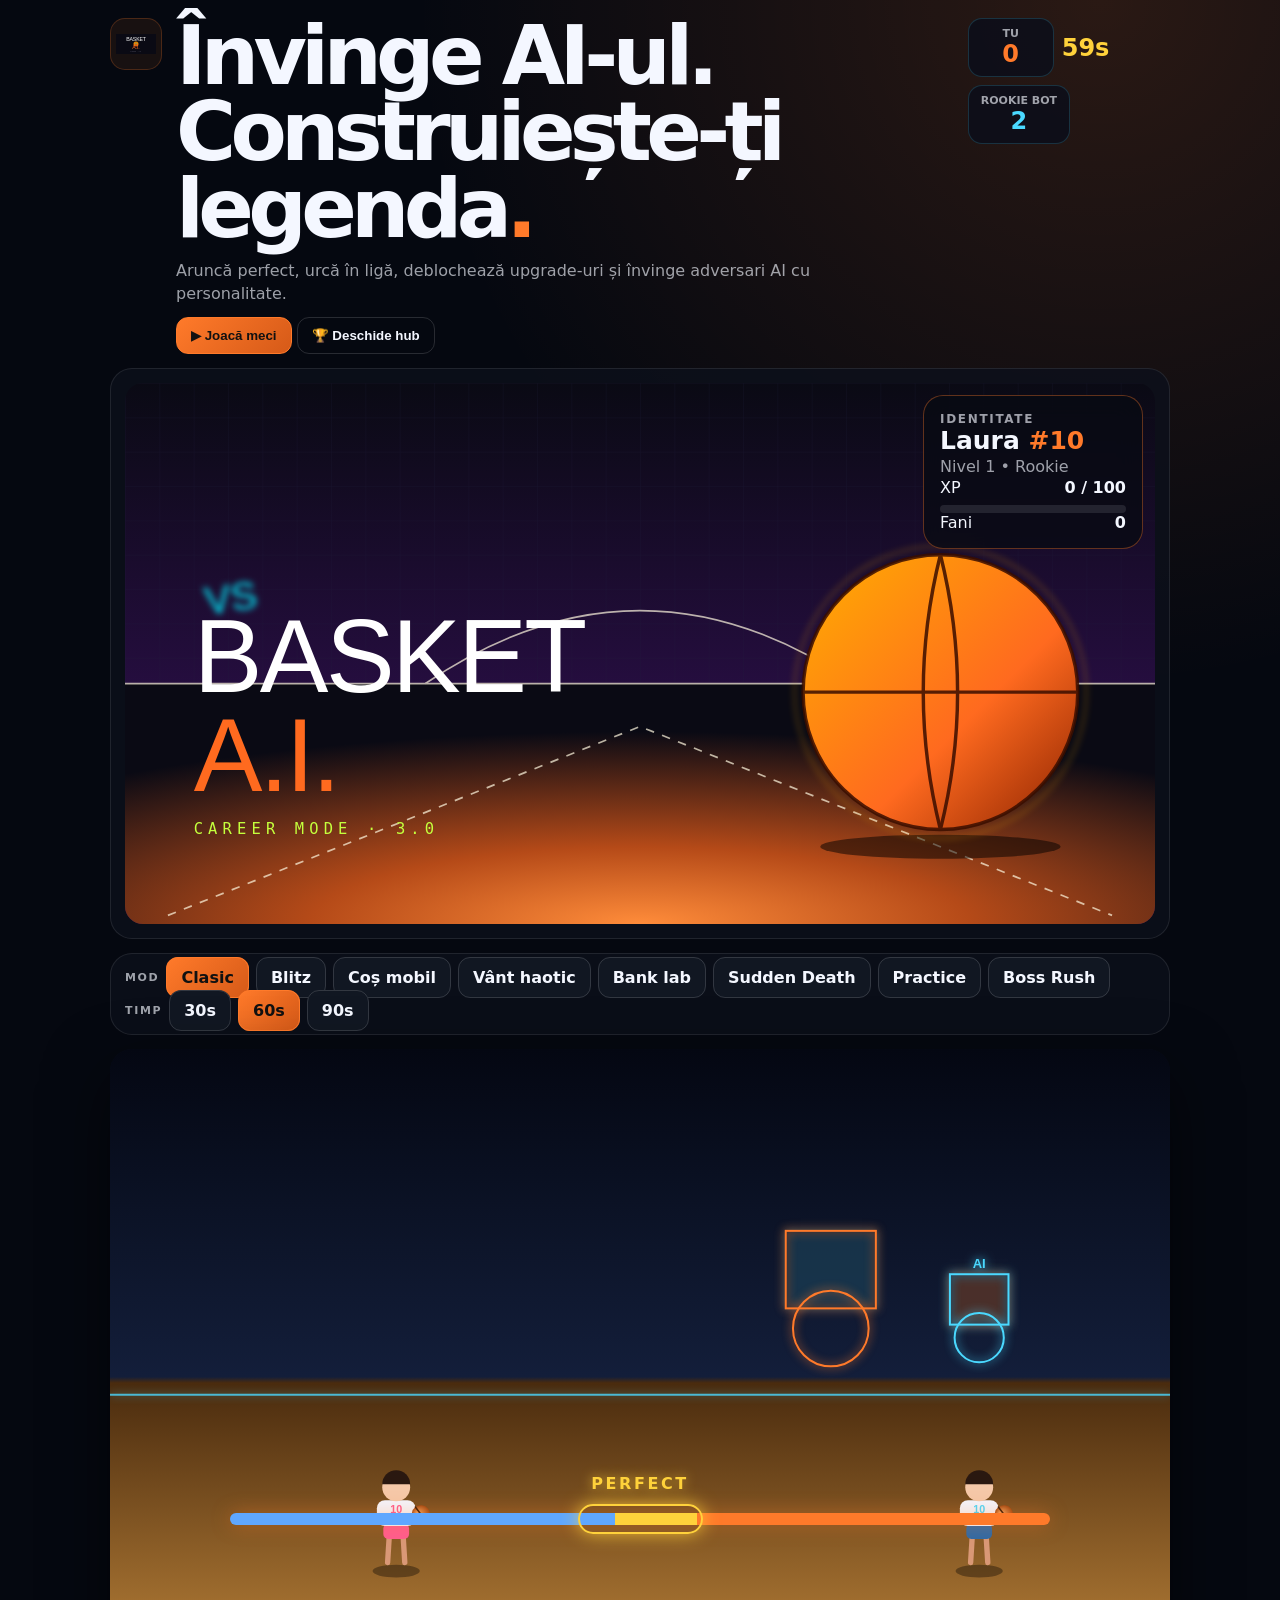
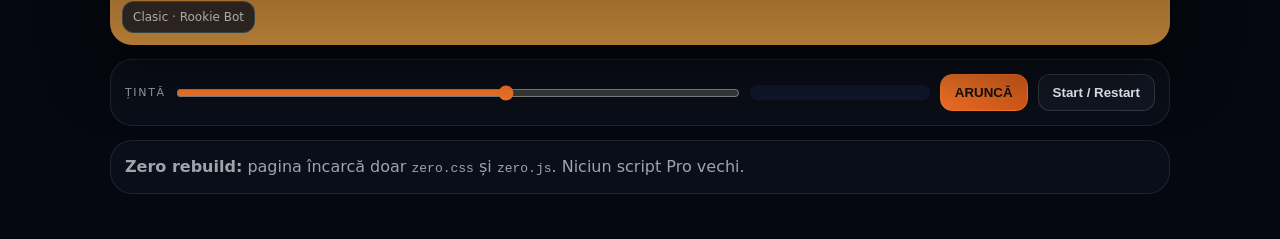
==== commit 811df64a: "Rebuild enhanced page from zero shell" ====
--- a/enhanced.html
+++ b/enhanced.html
@@ -1 +1,105 @@
-<!DOCTYPE html><html lang="ro"><head><meta charset="UTF-8"><meta name="viewport" content="width=device-width,initial-scale=1,viewport-fit=cover"><title>Basket vs AI — Stable</title><link rel="icon" type="image/svg+xml" href="favicon.svg"><meta property="og:image" content="https://laurandreea10.github.io/BASKET-VS-AI/og-cover.svg"><style>:root{--bg:#050810;--card:#111722;--orange:#ff7a2a;--gold:#ffd23b;--blue:#4ad9ff;--text:#f4f7ff;--muted:rgba(244,247,255,.65)}*{box-sizing:border-box;margin:0;padding:0}html,body{overflow-x:hidden}body{min-height:100vh;background:radial-gradient(circle at 85% 0,rgba(255,122,42,.15),transparent 30%),var(--bg);color:var(--text);font-family:-apple-system,BlinkMacSystemFont,Segoe UI,system-ui,sans-serif;padding:18px 12px 44px;display:flex;flex-direction:column;align-items:center;gap:14px}.top,.setup,.arena,.controls,.hub,.cover,.note{width:100%;max-width:1040px}.top{display:flex;justify-content:space-between;gap:14px;align-items:center}.brand h1{font-size:clamp(34px,7vw,78px);line-height:.94;letter-spacing:-.07em}.brand h1 span{color:var(--orange)}.brand p,p{color:var(--muted);line-height:1.45}.logo{width:48px;height:48px;border-radius:14px;background:rgba(255,122,42,.08);border:1px solid rgba(255,122,42,.22);padding:5px}.brandrow{display:flex;gap:12px;align-items:flex-start}.score{display:flex;gap:8px;align-items:center;flex-wrap:wrap}.pill{background:rgba(10,14,26,.78);border:1px solid rgba(74,217,255,.18);border-radius:14px;padding:8px 12px;min-width:84px;text-align:center}.pill small{display:block;color:var(--muted);font-weight:900;font-size:11px}.pill b{font-size:24px;color:var(--orange)}.pill.ai b{color:var(--blue)}.timer{font-size:24px;font-weight:900;color:var(--gold)}button,.chip span{border:1px solid rgba(255,255,255,.14);background:#111722;color:var(--text);border-radius:12px;padding:10px 14px;font-weight:850;cursor:pointer}.primary,.chip input:checked+span{background:linear-gradient(135deg,#ff7a2a,#d65a18);border-color:var(--orange);color:#111}.ghost{background:transparent}.setup,.controls,.hub,.cover,.note{background:rgba(13,17,27,.8);border:1px solid rgba(255,255,255,.09);border-radius:22px;padding:14px}.setup{display:flex;justify-content:space-between;gap:14px;flex-wrap:wrap}.group{display:flex;gap:7px;flex-wrap:wrap;align-items:center}.label,.group strong{color:var(--muted);font-size:11px;letter-spacing:.15em;text-transform:uppercase}.chip input{display:none}.cover{position:relative}.cover img{display:block;width:100%;border-radius:18px}.identityMini{position:absolute;right:26px;top:26px;background:rgba(8,11,19,.76);border:1px solid rgba(255,122,42,.35);backdrop-filter:blur(12px);border-radius:20px;padding:16px;min-width:210px}.identityMini h3{font-size:12px;color:var(--muted);letter-spacing:.14em;text-transform:uppercase}.identityMini strong{font-size:24px}.identityMini em{color:var(--orange);font-style:normal}.xpbar{height:8px;background:rgba(255,255,255,.1);border-radius:99px;margin-top:8px}.arena{position:relative;aspect-ratio:16/9;min-height:310px;max-height:70vh;border-radius:22px;overflow:hidden;background:#0a0e1a;box-shadow:0 24px 64px rgba(0,0,0,.55)}canvas{position:absolute;inset:0;width:100%;height:100%}.hud{position:absolute;left:12px;right:12px;bottom:12px;z-index:3;display:flex;justify-content:space-between;pointer-events:none}.tag{display:inline-flex;border:1px solid rgba(255,210,59,.38);background:rgba(255,210,59,.09);color:var(--gold);border-radius:999px;padding:6px 10px;font-weight:850;font-size:12px}.modeTag,.windTag{background:rgba(10,14,26,.78);border:1px solid rgba(74,217,255,.18);border-radius:12px;padding:8px 10px;color:var(--muted);font-size:12px}.perfect{position:absolute;left:0;right:0;bottom:105px;height:42px;z-index:4;display:flex;align-items:center;justify-content:center;pointer-events:none}.perfect .rail{width:min(84%,800px);height:12px;border-radius:99px;background:linear-gradient(90deg,#5fa7ff 0,#5fa7ff 47%,#ffd23b 47%,#ffd23b 57%,#ff7a2a 57%);box-shadow:0 0 20px rgba(255,122,42,.4)}.perfect .zone{position:absolute;width:min(14%,120px);height:30px;border:2px solid #ffd23b;border-radius:99px;box-shadow:0 0 18px rgba(255,210,59,.75)}.perfect b{position:absolute;top:-24px;color:#ffd23b;letter-spacing:.16em;text-shadow:0 0 12px rgba(255,210,59,.75)}.controls{display:grid;grid-template-columns:auto 1fr 180px auto auto;gap:10px;align-items:center}.aim{width:100%;accent-color:var(--orange)}.power{height:15px;background:#11182d;border-radius:99px;overflow:hidden}.fill{height:100%;width:0;background:linear-gradient(90deg,var(--blue),var(--gold),var(--orange))}.hub{display:none}.hub.open{display:block}.hubHead{display:flex;justify-content:space-between;align-items:center;margin-bottom:12px}.tabs{display:flex;gap:8px;flex-wrap:wrap;margin-bottom:14px}.tab{background:transparent;color:var(--muted)}.tab.active{background:rgba(255,255,255,.07);color:var(--text);box-shadow:inset 0 -2px 0 var(--orange)}.panel{display:none}.panel.active{display:block}.section{background:linear-gradient(180deg,rgba(255,255,255,.06),rgba(255,255,255,.025));border:1px solid rgba(255,255,255,.09);border-radius:20px;padding:16px;margin-bottom:14px}.section h3{text-transform:uppercase;margin-bottom:12px}.grid{display:grid;grid-template-columns:repeat(2,minmax(0,1fr));gap:12px}.kpis{grid-template-columns:repeat(4,1fr)}.card,.kpi,.mission,.leader li{background:#111722;border:1px solid rgba(255,255,255,.08);border-radius:16px;padding:14px}.card strong{display:block;font-size:18px;margin-bottom:6px}.kpi span{display:block;color:var(--muted);font-size:11px;text-transform:uppercase}.kpi b{font-size:26px}.row,.leader li{display:flex;justify-content:space-between;align-items:center;gap:8px}.leader{list-style:none;display:grid;gap:8px}.bar{height:8px;background:#0a0f18;border-radius:99px;margin-top:8px;overflow:hidden}.bar i{display:block;width:0;height:100%;background:linear-gradient(90deg,var(--blue),var(--orange))}.end{display:none;position:fixed;inset:auto 12px 24px;z-index:20;margin:auto;max-width:540px;background:rgba(13,17,27,.96);border:1px solid rgba(255,255,255,.14);border-radius:22px;padding:20px;text-align:center;box-shadow:0 24px 80px rgba(0,0,0,.76)}.end.show{display:block}.actions{display:flex;gap:8px;justify-content:center;flex-wrap:wrap;margin-top:14px}@media(max-width:760px){body{padding:10px 8px 36px}.top{flex-direction:column;align-items:stretch}.controls{grid-template-columns:1fr}.arena{aspect-ratio:16/11}.grid,.kpis{grid-template-columns:1fr}.identityMini{position:relative;right:auto;top:auto;margin-top:12px}.brand h1{font-size:44px}}</style></head><body><header class="top"><div class="brandrow"><img class="logo" src="logo.svg" alt="logo"><div class="brand"><h1>Învinge AI-ul.<br>Construiește-ți legenda<span>.</span></h1><p>Aruncă perfect, urcă în ligă, deblochează upgrade-uri și învinge adversari AI cu personalitate.</p><p style="margin-top:12px"><button class="primary" id="play">▶ Joacă meci</button> <button class="ghost" id="openHub">🏆 Deschide hub</button></p></div></div><div class="score"><div class="pill"><small>TU</small><b id="scoreP">0</b></div><div class="timer"><span id="timer">60</span>s</div><div class="pill ai"><small id="aiName">Rookie Bot</small><b id="scoreAI">0</b></div></div></header><section class="cover"><img src="og-cover.svg" alt="cover"><aside class="identityMini"><h3>Identitate</h3><strong>Laura <em>#10</em></strong><p>Nivel 1 • Rookie</p><div class="row"><span>XP</span><b>0/100</b></div><div class="xpbar"><i></i></div><div class="row"><span>Fani</span><b>0</b></div></aside></section><section class="setup"><div class="group"><strong>Mod</strong><label class="chip"><input name="mode" value="classic" type="radio" checked><span>Clasic</span></label><label class="chip"><input name="mode" value="blitz" type="radio"><span>Blitz</span></label><label class="chip"><input name="mode" value="moving" type="radio"><span>Coș mobil</span></label><label class="chip"><input name="mode" value="wind" type="radio"><span>Vânt</span></label><label class="chip"><input name="mode" value="bank" type="radio"><span>Bank lab</span></label><label class="chip"><input name="mode" value="sudden" type="radio"><span>Sudden</span></label><label class="chip"><input name="mode" value="practice" type="radio"><span>Practice</span></label><label class="chip"><input name="mode" value="bossrush" type="radio"><span>Boss Rush</span></label></div><div class="group"><strong>Timp</strong><label class="chip"><input name="dur" value="30" type="radio"><span>30s</span></label><label class="chip"><input name="dur" value="60" type="radio" checked><span>60s</span></label><label class="chip"><input name="dur" value="90" type="radio"><span>90s</span></label></div></section><main class="arena" id="arena"><div class="hud"><span class="modeTag" id="modeTag">Clasic · Rookie Bot</span><span class="windTag" id="windTag">Vânt 0</span></div><canvas id="court"></canvas><canvas id="action"></canvas><canvas id="fx"></canvas><div class="perfect"><b>PERFECT</b><div class="rail"></div><div class="zone"></div></div></main><section class="controls"><span class="label">Țintă</span><input class="aim" id="aim" type="range" min="-45" max="45" value="8"><div class="power"><div class="fill" id="fill"></div></div><button class="primary" id="shoot">ARUNCĂ</button><button id="restart">Start / Restart</button></section><aside class="hub" id="hub"><div class="hubHead"><h2>Hub jucător</h2><button class="ghost" id="closeHub">✕</button></div><nav class="tabs"><button class="tab active" data-tab="career">Carieră</button><button class="tab" data-tab="shop">Shop</button><button class="tab" data-tab="leader">Clasament</button><button class="tab" data-tab="comp">Competiții</button></nav><section class="panel active" id="career"><div class="section"><h3>Identitate</h3><div class="grid"><div class="card"><strong>⛹️‍♀️ Laura #10</strong><p>Nivel 1-2 Rookie · 3-5 Street Player · 6-9 Pro · 10-14 MVP · 15+ Legend</p><span class="tag">XP 0 / 100</span></div><div class="card"><strong>Profil jucător</strong><p>Gen: Fată<br>Nume: Laura<br>Număr tricou: 10</p></div></div></div><div class="grid kpis"><div class="kpi"><span>Nivel</span><b>1</b></div><div class="kpi"><span>Bani</span><b>150</b></div><div class="kpi"><span>Fani</span><b>0</b></div><div class="kpi"><span>Best</span><b id="kBest">0</b></div><div class="kpi"><span>Perfecte</span><b id="kPerfect">0</b></div><div class="kpi"><span>Inel</span><b>0</b></div><div class="kpi"><span>Bank</span><b id="kBank">0</b></div><div class="kpi"><span>Combo max</span><b id="kCombo">0</b></div></div><div class="section"><h3>Realizări</h3><div class="grid"><div class="card"><strong>🏀 First Bucket</strong><p>Marchează primul coș.</p><span class="tag">Locked</span></div><div class="card"><strong>🔥 On Fire</strong><p>Fă combo x5.</p><span class="tag">Locked</span></div><div class="card"><strong>🏦 Bank Artist</strong><p>10 bank shots total.</p><span class="tag">Locked</span></div><div class="card"><strong>👑 AI Crusher</strong><p>Câștigă pe Pro.</p><span class="tag">Locked</span></div></div></div><div class="section"><h3>Settings</h3><div class="grid"><div class="card"><strong>Sunet</strong><span class="tag">ON</span></div><div class="card"><strong>Vibrație</strong><span class="tag">ON</span></div><div class="card"><strong>Efecte</strong><span class="tag">HIGH</span></div><div class="card"><strong>Limbă</strong><span class="tag">RO</span></div></div><button class="primary" id="reset">RESET PROGRES</button></div></section><section class="panel" id="shop"><div class="section"><h3>Shop real — upgrade-uri cumpărabile</h3><div class="grid" id="shopGrid"></div></div></section><section class="panel" id="leader"><div class="section"><h3>Clasament</h3><ol class="leader"><li><strong>Laura League</strong><span>12</span></li><li><strong>Rookie Bot</strong><span>10</span></li><li><strong>Sniper AI</strong><span>8</span></li><li><strong>Bank Boss</strong><span>6</span></li></ol></div></section><section class="panel" id="comp"><div class="section"><h3>Daily Missions</h3><div class="grid"><div class="mission">⬜ Marchează 3 bank shots <span class="tag">0/3 · +90 bani</span><div class="bar"><i></i></div></div><div class="mission">⬜ Câștigă un meci pe Greu <span class="tag">0/1 · +120 bani</span><div class="bar"><i></i></div></div><div class="mission">⬜ Fă combo x5 <span class="tag">0/5 · +110 bani</span><div class="bar"><i></i></div></div></div></div><div class="section"><h3>Turneu</h3><div class="grid"><div class="card"><strong>▶ Runda 1 — Rookie Bot</strong><p>Curentă</p></div><div class="card"><strong>🔒 Runda 2 — Sniper AI</strong><p>Blocată</p></div><div class="card"><strong>🔒 Finală — Legend AI</strong><p>Blocată</p></div></div></div><div class="section"><h3>Practice Goals</h3><div class="grid"><div class="card"><strong>⬜ 3 perfect shots</strong><p>Recompensă: +25 XP</p></div><div class="card"><strong>⬜ 2 bank shots</strong><p>Învață ricoșeul din panou.</p></div><div class="card"><strong>⬜ Combo x3</strong><p>Ține seria de coșuri.</p></div></div></div><div class="section"><h3>Boss Rush</h3><p>Rookie Bot → Sniper AI → Bank Boss → Legend AI</p><button class="primary" id="bossBtn">Joacă următorul meci</button></div></section></aside><div class="end" id="end"><h2 id="endTitle">Victorie!</h2><p id="endText"></p><div class="actions"><button class="primary" id="again">Joacă din nou</button><button id="next">Următorul adversar</button><button class="ghost" id="endHub">Hub</button></div></div><p class="note"><b>Stable single-build:</b> nu mai încarcă scripturile Pro vechi, deci nu mai există tremurat, teren vechi sau hub blocat.</p><script>const $=(s,r=document)=>r.querySelector(s),$$=(s,r=document)=>[...r.querySelectorAll(s)];const c=$('#court'),a=$('#action'),f=$('#fx'),xc=c.getContext('2d'),xa=a.getContext('2d'),xf=f.getContext('2d'),arena=$('#arena');let W,H,D=Math.min(devicePixelRatio||1,2),t=0,last=0,raf,over=false,charging=false,charge=0,balls=[],parts=[],round=0;const names=['Rookie Bot','Sniper AI','Bank Boss','Legend AI'],P={x:.27,y:.8,shooting:false,sp:0},AI={x:.82,y:.8,shooting:false,sp:0},HP={x:.68,y:.37,color:'#ff7a2a',size:1},HA={x:.82,y:.42,color:'#4ad9ff',size:.65,label:'AI'},S={mode:'classic',left:60,you:0,ai:0,wind:0,combo:0,best:0,perfect:0,bank:0};function mode(){return $('input[name=mode]:checked').value}function dur(){return +$('input[name=dur]:checked').value}function lab(m){return{classic:'Clasic',blitz:'Blitz',moving:'Coș mobil',wind:'Vânt',bank:'Bank lab',sudden:'Sudden',practice:'Practice',bossrush:'Boss Rush'}[m]}function resize(){let r=arena.getBoundingClientRect();W=r.width;H=r.height;[c,a,f].forEach(x=>{x.width=W*D;x.height=H*D;x.style.width=W+'px';x.style.height=H+'px';x.getContext('2d').setTransform(D,0,0,D,0,0)});drawArena()}addEventListener('resize',resize);function start(){cancelAnimationFrame(raf);S.mode=mode();S.left=S.mode==='practice'?999:S.mode==='blitz'?30:dur();S.you=S.ai=S.wind=S.combo=0;balls=[];parts=[];over=false;$('#end').classList.remove('show');$('#scoreP').textContent=0;$('#scoreAI').textContent=0;$('#timer').textContent=S.mode==='practice'?'∞':S.left;$('#aiName').textContent=S.mode==='bossrush'?names[round%4]:S.mode==='practice'?'Practice':names[Math.min(round,1)];$('#modeTag').textContent=lab(S.mode)+' · '+$('#aiName').textContent;last=performance.now();raf=requestAnimationFrame(loop)}function loop(now){let dt=Math.min(.033,(now-last)/1000||.016);last=now;t=now/1000;if(!over&&S.mode!=='practice'){S.left-=dt;if(S.left<=0)return finish();$('#timer').textContent=Math.ceil(S.left)}if(S.mode==='wind'||S.mode==='bossrush')S.wind=Math.sin(t*1.7)*70;update(dt);render();raf=requestAnimationFrame(loop)}function shoot(){if(over||P.shooting)return;charging=true;charge=0}function release(){if(!charging||over)return;charging=false;P.shooting=true;P.sp=0;P.launch=true}$('#shoot').onpointerdown=shoot;addEventListener('pointerup',release);$('#play').onclick=()=>{start();scrollTo({top:arena.offsetTop-10,behavior:'smooth'})};$('#restart').onclick=start;$('#again').onclick=start;$('#next').onclick=()=>{round++;start()};$('#bossBtn').onclick=()=>{$('input[value=bossrush]').checked=true;round++;start();scrollTo({top:arena.offsetTop-10,behavior:'smooth'})};$$('input[name=mode],input[name=dur]').forEach(i=>i.onchange=start);function update(dt){if(charging){charge=Math.min(1,charge+dt*.65);$('#fill').style.width=charge*100+'%'}else $('#fill').style.width='0%';[P,AI].forEach(p=>{if(!p.shooting)return;p.sp+=.035;if(p.sp>.65&&p.launch){let target=p===P?HP:HA,perfect=p===AI||charge>.47&&charge<.57,miss=!perfect&&Math.random()<.35,dx=target.rimX-p.bx+(miss?35:0),dy=target.rimY-p.by-30;balls.push({x:p.bx,y:p.by,vx:dx/48,vy:dy/48-6,rot:0,target,owner:p,perfect});p.launch=false}if(p.sp>1){p.shooting=false;p.sp=0}});if(S.mode!=='practice'&&Math.random()<.012){S.ai+=2;$('#scoreAI').textContent=S.ai}for(let i=balls.length-1;i>=0;i--){let b=balls[i];b.vx+=S.wind*.004;b.x+=b.vx;b.y+=b.vy;b.vy+=.18;b.rot+=.25;let dx=b.x-b.target.rimX,dy=b.y-b.target.rimY;if(Math.abs(dx)<30&&dy>-5&&dy<13&&b.vy>0&&!b.hit){b.hit=true;if(Math.abs(dx)<18&&b.perfect){boom(b.target.rimX,b.target.rimY);if(b.owner===P){S.you+=S.mode==='bank'?3:2;S.perfect++;S.combo++;S.best=Math.max(S.best,S.you);$('#scoreP').textContent=S.you;syncStats()}balls.splice(i,1);continue}else{if(b.owner===P){S.combo=0;if(S.mode==='sudden')finish()}b.vx*=-.4;b.vy*=-.5;boom(b.x,b.y)}}if(b.y>H+40)balls.splice(i,1)}}function finish(){over=true;cancelAnimationFrame(raf);let win=S.you>=S.ai;$('#endTitle').textContent=win?'VICTORIE!':'ÎNFRÂNGERE';$('#endText').textContent=`Scor final: Tu ${S.you} - ${S.ai} ${$('#aiName').textContent}`;$('#end').classList.add('show')}function render(){drawArena();xa.clearRect(0,0,W,H);xf.clearRect(0,0,W,H);char(P,false);char(AI,true);balls.forEach(b=>ball(xa,b.x,b.y,13,b.rot));parts=parts.filter(p=>(p.life-=.025)>0).map(p=>(p.x+=p.vx,p.y+=p.vy,p.vy+=.15,p));parts.forEach(p=>{xf.globalAlpha=p.life;xf.fillStyle=p.c;xf.beginPath();xf.arc(p.x,p.y,p.s*p.life,0,7);xf.fill();xf.globalAlpha=1})}function drawArena(){xc.clearRect(0,0,W,H);let g=xc.createLinearGradient(0,0,0,H);g.addColorStop(0,'#040712');g.addColorStop(.55,'#131e3a');g.addColorStop(.56,'#4a2b0e');g.addColorStop(1,'#b07a35');xc.fillStyle=g;xc.fillRect(0,0,W,H);xc.strokeStyle='rgba(74,217,255,.8)';xc.shadowColor='rgba(74,217,255,.6)';xc.shadowBlur=8;xc.lineWidth=2;xc.beginPath();xc.moveTo(0,H*.58);xc.lineTo(W,H*.58);xc.stroke();if(S.mode==='moving'){HP.x=.68+.04*Math.sin(t*2);HA.x=.82+.04*Math.cos(t*2)}else{HP.x=.68;HA.x=.82}hoop(HP);hoop(HA)}function hoop(h){let x=h.x*W,y=h.y*H,bw=W*.085*h.size,bh=H*.13*h.size;xc.fillStyle='rgba(15,22,40,.55)';xc.fillRect(x-bw/2,y-bh/2,bw,bh);xc.strokeStyle=h.color;xc.shadowColor=h.color;xc.shadowBlur=10;xc.strokeRect(x-bw/2,y-bh/2,bw,bh);h.rimX=x;h.rimY=y+bh*.76;xc.beginPath();xc.arc(x,h.rimY,bw*.42,0,7);xc.stroke();if(h.label){xc.fillStyle=h.color;xc.fillText(h.label,x,y-bh/2-6)}}function char(p,ai){let x=p.x*W,y=p.y*H,s=H*.18,sp=p.sp,j=p.shooting?-Math.sin(Math.min(1,sp)*Math.PI)*s*.16:0;xa.save();xa.translate(x,y+j);xa.fillStyle='rgba(0,0,0,.35)';xa.beginPath();xa.ellipse(0,s*.42-j,s*.22,s*.06,0,0,7);xa.fill();xa.strokeStyle='#d99876';xa.lineWidth=s*.05;xa.beginPath();xa.moveTo(-s*.06,s*.02);xa.lineTo(-s*.08,s*.34);xa.moveTo(s*.06,s*.02);xa.lineTo(s*.08,s*.34);xa.stroke();xa.fillStyle=ai?'#2e6aa6':'#ff5d8f';round(-s*.12,-s*.02,s*.24,s*.14,5);xa.fill();xa.fillStyle='#f4f7ff';round(-s*.18,-s*.24,s*.36,s*.24,8);xa.fill();xa.fillStyle=ai?'#4ad9ff':'#ff5d8f';xa.font=`bold ${s*.1}px sans-serif`;xa.textAlign='center';xa.fillText('10',0,-s*.12);xa.fillStyle='#f5c8a8';xa.beginPath();xa.arc(0,-s*.36,s*.13,0,7);xa.fill();xa.fillStyle='#2a1810';xa.beginPath();xa.arc(0,-s*.39,s*.13,Math.PI,Math.PI*2);xa.fill();let bx=s*.23,by=-s*.1+Math.sin(t*5)*2;if(p.shooting&&sp<.65){let q=sp/.65;bx=s*.23*(1-q)+s*.05*q;by=(-s*.1)*(1-q)+(-s*.52)*q}if(!p.shooting||sp<.65){ball(xa,bx,by,s*.085,t*6);p.bx=x+bx;p.by=y+j+by}xa.restore()}function round(x,y,w,h,r){xa.beginPath();xa.roundRect?xa.roundRect(x,y,w,h,r):(xa.rect(x,y,w,h));}function ball(ctx,x,y,r,rot){ctx.save();ctx.translate(x,y);ctx.rotate(rot);let g=ctx.createRadialGradient(-r*.3,-r*.3,0,0,0,r);g.addColorStop(0,'#ffb066');g.addColorStop(1,'#a04812');ctx.fillStyle=g;ctx.beginPath();ctx.arc(0,0,r,0,7);ctx.fill();ctx.strokeStyle='#3a1a05';ctx.lineWidth=1.5;ctx.beginPath();ctx.moveTo(0,-r);ctx.lineTo(0,r);ctx.stroke();ctx.restore()}function boom(x,y){for(let i=0;i<18;i++){let a=Math.random()*7,sp=2+Math.random()*5;parts.push({x,y,vx:Math.cos(a)*sp,vy:Math.sin(a)*sp-1,life:1,s:3,c:['#ffd23b','#ff8c2a','#4ad9ff','#fff'][i%4]})}}function syncStats(){$('#kBest').textContent=S.best;$('#kPerfect').textContent=S.perfect;$('#kCombo').textContent=S.combo}function shop(){let items=[['Perfect Assist Lv.1','Zona aurie crește cu +5% per nivel.','120$'],['Power Control','Bara de putere se mișcă mai lent.','150$'],['Wind Shield','Vântul afectează mai puțin mingea.','140$'],['Bank Master','Bonus mai mare la bank shot.','180$'],['Clutch Mode','Ultimele 10 secunde pot dubla scorul.','220$'],['🏀 Neon Ball','Look arcade luminos.','220$'],['🔥 Fire Ball','Perfectă pentru combo-uri.','360$'],['🌃 Night Court','Cinematic dark mode.','320$']];$('#shopGrid').innerHTML=items.map(i=>`<div class="card"><strong>${i[0]}</strong><p>${i[1]}</p><div class="row"><span class="tag">${i[2]}</span><button>Cumpără</button></div></div>`).join('')}$('#openHub').onclick=()=>$('#hub').classList.add('open');$('#closeHub').onclick=()=>$('#hub').classList.remove('open');$('#endHub').onclick=()=>{$('#hub').classList.add('open');$('#end').classList.remove('show')};$$('.tab').forEach(b=>b.onclick=()=>{$$('.tab').forEach(x=>x.classList.remove('active'));$$('.panel').forEach(p=>p.classList.remove('active'));b.classList.add('active');$('#'+b.dataset.tab).classList.add('active')});$('#reset').onclick=()=>location.reload();shop();resize();start();</script></body></html>+<!DOCTYPE html>
+<html lang="ro">
+<head>
+  <meta charset="UTF-8">
+  <meta name="viewport" content="width=device-width,initial-scale=1,viewport-fit=cover">
+  <meta name="theme-color" content="#050810">
+  <title>Basket vs AI — Zero Rebuild</title>
+  <meta name="description" content="Basket vs AI refăcut de la zero: joc stabil, hub jucător, shop, clasament și competiții.">
+  <link rel="icon" type="image/svg+xml" href="favicon.svg">
+  <meta property="og:title" content="Basket vs AI — Zero Rebuild">
+  <meta property="og:description" content="Aruncă perfect, urcă în ligă și învinge adversari AI cu personalitate.">
+  <meta property="og:image" content="https://laurandreea10.github.io/BASKET-VS-AI/og-cover.svg">
+  <link rel="stylesheet" href="zero.css?v=zero-1">
+</head>
+<body>
+  <header class="top">
+    <div class="brand">
+      <img class="logo" src="logo.svg" alt="Basket vs AI logo">
+      <div>
+        <h1 class="heroTitle">Învinge AI-ul.<br>Construiește-ți legenda<i>.</i></h1>
+        <p class="heroText">Aruncă perfect, urcă în ligă, deblochează upgrade-uri și învinge adversari AI cu personalitate.</p>
+        <p><button class="primary" id="play">▶ Joacă meci</button> <button class="ghost" id="openHub">🏆 Deschide hub</button></p>
+      </div>
+    </div>
+    <div class="score">
+      <div class="pill"><small>TU</small><b id="scoreP">0</b></div>
+      <div class="timer"><span id="timer">60</span>s</div>
+      <div class="pill ai"><small id="aiName">Rookie Bot</small><b id="scoreAI">0</b></div>
+    </div>
+  </header>
+
+  <section class="cover">
+    <img src="og-cover.svg" alt="Basket vs AI cover">
+    <aside class="identityFloat">
+      <h3>Identitate</h3>
+      <strong>Laura <em>#10</em></strong>
+      <p>Nivel 1 • Rookie</p>
+      <div class="row"><span>XP</span><b>0 / 100</b></div>
+      <div class="xpbar"><i></i></div>
+      <div class="row"><span>Fani</span><b>0</b></div>
+    </aside>
+  </section>
+
+  <section class="setup">
+    <div class="group">
+      <strong>Mod</strong>
+      <label class="chip"><input name="mode" value="classic" type="radio" checked><span>Clasic</span></label>
+      <label class="chip"><input name="mode" value="blitz" type="radio"><span>Blitz</span></label>
+      <label class="chip"><input name="mode" value="moving" type="radio"><span>Coș mobil</span></label>
+      <label class="chip"><input name="mode" value="wind" type="radio"><span>Vânt haotic</span></label>
+      <label class="chip"><input name="mode" value="bank" type="radio"><span>Bank lab</span></label>
+      <label class="chip"><input name="mode" value="sudden" type="radio"><span>Sudden Death</span></label>
+      <label class="chip"><input name="mode" value="practice" type="radio"><span>Practice</span></label>
+      <label class="chip"><input name="mode" value="bossrush" type="radio"><span>Boss Rush</span></label>
+    </div>
+    <div class="group">
+      <strong>Timp</strong>
+      <label class="chip"><input name="dur" value="30" type="radio"><span>30s</span></label>
+      <label class="chip"><input name="dur" value="60" type="radio" checked><span>60s</span></label>
+      <label class="chip"><input name="dur" value="90" type="radio"><span>90s</span></label>
+    </div>
+  </section>
+
+  <main class="arena" id="arena">
+    <div class="hud"><span class="modeTag" id="modeTag">Clasic · Rookie Bot</span><span class="windTag" id="windTag">Vânt 0</span></div>
+    <canvas id="court"></canvas>
+    <canvas id="action"></canvas>
+    <canvas id="fx"></canvas>
+    <div class="perfect"><b>PERFECT</b><div class="rail"></div><div class="zone"></div></div>
+  </main>
+
+  <section class="controls">
+    <span class="label">Țintă</span>
+    <input class="aim" id="aim" type="range" min="-45" max="45" value="8">
+    <div class="power"><div class="fill" id="fill"></div></div>
+    <button class="primary" id="shoot">ARUNCĂ</button>
+    <button id="restart">Start / Restart</button>
+  </section>
+
+  <aside class="hub" id="hub">
+    <div class="hubHead"><h2>Hub jucător</h2><button class="ghost" id="closeHub">✕</button></div>
+    <nav class="tabs">
+      <button class="tab active" data-tab="career">Carieră</button>
+      <button class="tab" data-tab="shop">Shop</button>
+      <button class="tab" data-tab="leader">Clasament</button>
+      <button class="tab" data-tab="comp">Competiții</button>
+    </nav>
+
+    <section class="panel active" id="career">
+      <div class="section"><h3>Identitate</h3><div class="grid"><div class="card"><strong>⛹️‍♀️ Laura #10</strong><p>Nivel 1-2 Rookie · 3-5 Street Player · 6-9 Pro · 10-14 MVP · 15+ Legend</p><span class="tag">XP 0 / 100</span></div><div class="card"><strong>Profil jucător</strong><p>Gen: Fată<br>Nume: Laura<br>Număr tricou: 10</p></div></div></div>
+      <div class="grid kpis"><div class="kpi"><span>Nivel</span><b>1</b></div><div class="kpi"><span>Bani</span><b>150</b></div><div class="kpi"><span>Fani</span><b>0</b></div><div class="kpi"><span>Best</span><b id="kBest">0</b></div><div class="kpi"><span>Perfecte</span><b id="kPerfect">0</b></div><div class="kpi"><span>Inel</span><b>0</b></div><div class="kpi"><span>Bank</span><b id="kBank">0</b></div><div class="kpi"><span>Combo max</span><b id="kCombo">0</b></div></div>
+      <div class="section"><h3>Realizări</h3><div class="grid"><div class="card"><strong>🏀 First Bucket</strong><p>Marchează primul coș.</p><span class="tag">Locked</span></div><div class="card"><strong>🔥 On Fire</strong><p>Fă combo x5.</p><span class="tag">Locked</span></div><div class="card"><strong>🏦 Bank Artist</strong><p>10 bank shots total.</p><span class="tag">Locked</span></div><div class="card"><strong>👑 AI Crusher</strong><p>Câștigă pe Pro.</p><span class="tag">Locked</span></div></div></div>
+      <div class="section"><h3>Settings</h3><div class="grid"><div class="card"><strong>Sunet</strong><span class="tag">ON</span></div><div class="card"><strong>Vibrație</strong><span class="tag">ON</span></div><div class="card"><strong>Efecte</strong><span class="tag">HIGH</span></div><div class="card"><strong>Limbă</strong><span class="tag">RO</span></div></div><button class="danger" id="reset">RESET PROGRES</button></div>
+    </section>
+
+    <section class="panel" id="shop"><div class="section"><h3>Shop real — upgrade-uri cumpărabile</h3><div class="grid" id="shopGrid"></div></div></section>
+    <section class="panel" id="leader"><div class="section"><h3>Clasament</h3><ol class="leader"><li><strong>Laura League</strong><span>12</span></li><li><strong>Rookie Bot</strong><span>10</span></li><li><strong>Sniper AI</strong><span>8</span></li><li><strong>Bank Boss</strong><span>6</span></li></ol></div></section>
+    <section class="panel" id="comp"><div class="section"><h3>Daily Missions</h3><div class="grid"><div class="mission">⬜ Marchează 3 bank shots <span class="tag">0/3 · +90 bani</span><div class="bar"><i></i></div></div><div class="mission">⬜ Câștigă un meci pe Greu <span class="tag">0/1 · +120 bani</span><div class="bar"><i></i></div></div><div class="mission">⬜ Fă combo x5 <span class="tag">0/5 · +110 bani</span><div class="bar"><i></i></div></div></div></div><div class="section"><h3>Turneu</h3><div class="grid"><div class="card"><strong>▶ Runda 1 — Rookie Bot</strong><p>Curentă</p></div><div class="card"><strong>🔒 Runda 2 — Sniper AI</strong><p>Blocată</p></div><div class="card"><strong>🔒 Finală — Legend AI</strong><p>Blocată</p></div></div></div><div class="section"><h3>Practice Goals</h3><div class="grid"><div class="card"><strong>⬜ 3 perfect shots</strong><p>Recompensă: +25 XP</p></div><div class="card"><strong>⬜ 2 bank shots</strong><p>Învață ricoșeul din panou.</p></div><div class="card"><strong>⬜ Combo x3</strong><p>Ține seria de coșuri.</p></div></div></div><div class="section"><h3>Boss Rush</h3><p>Rookie Bot → Sniper AI → Bank Boss → Legend AI</p><button class="primary" id="bossBtn">Joacă următorul meci</button></div></section>
+  </aside>
+
+  <div class="end" id="end"><h2 id="endTitle">Victorie!</h2><p id="endText"></p><div class="actions"><button class="primary" id="again">Joacă din nou</button><button id="next">Următorul adversar</button><button class="ghost" id="endHub">Hub</button></div></div>
+  <p class="note"><b>Zero rebuild:</b> pagina încarcă doar <code>zero.css</code> și <code>zero.js</code>. Niciun script Pro vechi.</p>
+  <script src="zero.js?v=zero-1" defer></script>
+</body>
+</html>
--- a/zero.css
+++ b/zero.css
@@ -0,0 +1 @@
+:root{--bg:#050810;--panel:#0d111b;--card:#111722;--text:#f4f7ff;--muted:rgba(244,247,255,.64);--orange:#ff7a2a;--gold:#ffd23b;--blue:#4ad9ff;--pink:#ff5d8f}*{box-sizing:border-box;margin:0;padding:0}html,body{overflow-x:hidden;scroll-behavior:auto}body{min-height:100vh;background:radial-gradient(circle at 86% 0,rgba(255,122,42,.15),transparent 32%),var(--bg);color:var(--text);font-family:-apple-system,BlinkMacSystemFont,"Segoe UI",system-ui,sans-serif;padding:18px 12px 46px;display:flex;flex-direction:column;align-items:center;gap:14px}.top,.setup,.arena,.controls,.hub,.cover,.note{width:100%;max-width:1060px}.top{display:flex;justify-content:space-between;gap:16px;align-items:flex-start}.brand{display:flex;gap:14px;align-items:flex-start}.logo{width:52px;height:52px;border-radius:15px;background:rgba(255,122,42,.08);border:1px solid rgba(255,122,42,.22);padding:5px}.heroTitle{font-size:clamp(38px,7vw,82px);line-height:.93;letter-spacing:-.07em}.heroTitle i{font-style:normal;color:var(--orange)}p{color:var(--muted);line-height:1.45}.heroText{max-width:720px;margin:12px 0}.score{display:flex;gap:8px;align-items:center;flex-wrap:wrap}.pill{background:rgba(10,14,26,.78);border:1px solid rgba(74,217,255,.18);border-radius:14px;padding:8px 12px;min-width:86px;text-align:center}.pill small{display:block;color:var(--muted);font-weight:900;font-size:11px;text-transform:uppercase}.pill b{font-size:24px;color:var(--orange)}.pill.ai b{color:var(--blue)}.timer{font-size:24px;font-weight:900;color:var(--gold)}button,.chip span{border:1px solid rgba(255,255,255,.14);background:#111722;color:var(--text);border-radius:12px;padding:10px 14px;font-weight:850;cursor:pointer}.primary,.chip input:checked+span{background:linear-gradient(135deg,#ff7a2a,#d65a18);border-color:var(--orange);color:#111}.ghost{background:transparent}.danger{border-color:rgba(255,93,143,.42);background:rgba(255,93,143,.1);color:#ffc6d5}.cover,.setup,.controls,.hub,.note{background:rgba(13,17,27,.82);border:1px solid rgba(255,255,255,.09);border-radius:22px;padding:14px}.cover{position:relative;overflow:hidden}.cover img{display:block;width:100%;border-radius:18px}.identityFloat{position:absolute;right:26px;top:26px;background:rgba(8,11,19,.76);border:1px solid rgba(255,122,42,.36);backdrop-filter:blur(12px);border-radius:20px;padding:16px;min-width:220px}.identityFloat h3{font-size:12px;color:var(--muted);letter-spacing:.14em;text-transform:uppercase}.identityFloat strong{font-size:25px}.identityFloat em{font-style:normal;color:var(--orange)}.xpbar{height:8px;background:rgba(255,255,255,.1);border-radius:99px;margin-top:8px;overflow:hidden}.xpbar i{display:block;width:0;height:100%;background:linear-gradient(90deg,var(--blue),var(--gold),var(--orange))}.row{display:flex;justify-content:space-between;gap:8px;align-items:center}.setup{display:flex;justify-content:space-between;gap:14px;flex-wrap:wrap}.group{display:flex;gap:7px;flex-wrap:wrap;align-items:center}.group strong,.label{font-size:11px;color:var(--muted);letter-spacing:.15em;text-transform:uppercase}.chip input{display:none}.arena{position:relative;aspect-ratio:16/9;min-height:310px;max-height:70vh;border-radius:22px;overflow:hidden;background:#0a0e1a;box-shadow:0 24px 64px rgba(0,0,0,.55)}canvas{position:absolute;inset:0;width:100%;height:100%}.hud{position:absolute;left:12px;right:12px;bottom:12px;z-index:4;display:flex;justify-content:space-between;pointer-events:none}.modeTag,.windTag{background:rgba(10,14,26,.78);border:1px solid rgba(74,217,255,.18);border-radius:12px;padding:8px 10px;color:var(--muted);font-size:12px}.windTag{display:none;color:#baf3ff}.perfect{position:absolute;left:0;right:0;bottom:105px;height:42px;z-index:5;display:flex;align-items:center;justify-content:center;pointer-events:none}.perfect .rail{width:min(84%,820px);height:12px;border-radius:99px;background:linear-gradient(90deg,#5fa7ff 0,#5fa7ff 47%,#ffd23b 47%,#ffd23b 57%,#ff7a2a 57%);box-shadow:0 0 20px rgba(255,122,42,.4)}.perfect .zone{position:absolute;width:min(14%,125px);height:30px;border:2px solid var(--gold);border-radius:99px;box-shadow:0 0 18px rgba(255,210,59,.78)}.perfect b{position:absolute;top:-24px;color:var(--gold);letter-spacing:.16em;text-shadow:0 0 12px rgba(255,210,59,.75)}.controls{display:grid;grid-template-columns:auto 1fr 180px auto auto;gap:10px;align-items:center}.aim{width:100%;accent-color:var(--orange)}.power{height:15px;background:#11182d;border-radius:99px;overflow:hidden}.fill{height:100%;width:0;background:linear-gradient(90deg,var(--blue),var(--gold),var(--orange))}.hub{display:none}.hub.open{display:block}.hubHead{display:flex;justify-content:space-between;align-items:center;margin-bottom:12px}.tabs{display:flex;gap:8px;flex-wrap:wrap;margin-bottom:14px}.tab{background:transparent;color:var(--muted)}.tab.active{background:rgba(255,255,255,.07);color:var(--text);box-shadow:inset 0 -2px 0 var(--orange)}.panel{display:none}.panel.active{display:block}.section{background:linear-gradient(180deg,rgba(255,255,255,.06),rgba(255,255,255,.025));border:1px solid rgba(255,255,255,.09);border-radius:20px;padding:16px;margin-bottom:14px}.section h3{text-transform:uppercase;margin-bottom:12px}.grid{display:grid;grid-template-columns:repeat(2,minmax(0,1fr));gap:12px}.kpis{grid-template-columns:repeat(4,1fr)}.card,.kpi,.mission,.leader li{background:#111722;border:1px solid rgba(255,255,255,.08);border-radius:16px;padding:14px}.card strong{display:block;font-size:18px;margin-bottom:6px}.kpi span{display:block;color:var(--muted);font-size:11px;text-transform:uppercase}.kpi b{font-size:26px}.tag{display:inline-flex;border:1px solid rgba(255,210,59,.38);background:rgba(255,210,59,.09);color:var(--gold);border-radius:999px;padding:6px 10px;font-weight:850;font-size:12px}.leader{list-style:none;display:grid;gap:8px}.leader li{display:flex;justify-content:space-between}.bar{height:8px;background:#0a0f18;border-radius:99px;margin-top:8px;overflow:hidden}.bar i{display:block;width:0;height:100%;background:linear-gradient(90deg,var(--blue),var(--orange))}.end{display:none;position:fixed;inset:auto 12px 24px;z-index:20;margin:auto;max-width:540px;background:rgba(13,17,27,.96);border:1px solid rgba(255,255,255,.14);border-radius:22px;padding:20px;text-align:center;box-shadow:0 24px 80px rgba(0,0,0,.76)}.end.show{display:block}.actions{display:flex;gap:8px;justify-content:center;flex-wrap:wrap;margin-top:14px}@media(max-width:760px){body{padding:10px 8px 36px}.top{flex-direction:column}.score{justify-content:space-between}.controls{grid-template-columns:1fr}.arena{aspect-ratio:16/11}.grid,.kpis{grid-template-columns:1fr}.identityFloat{position:relative;right:auto;top:auto;margin-top:12px}.heroTitle{font-size:44px}.logo{width:44px;height:44px}}
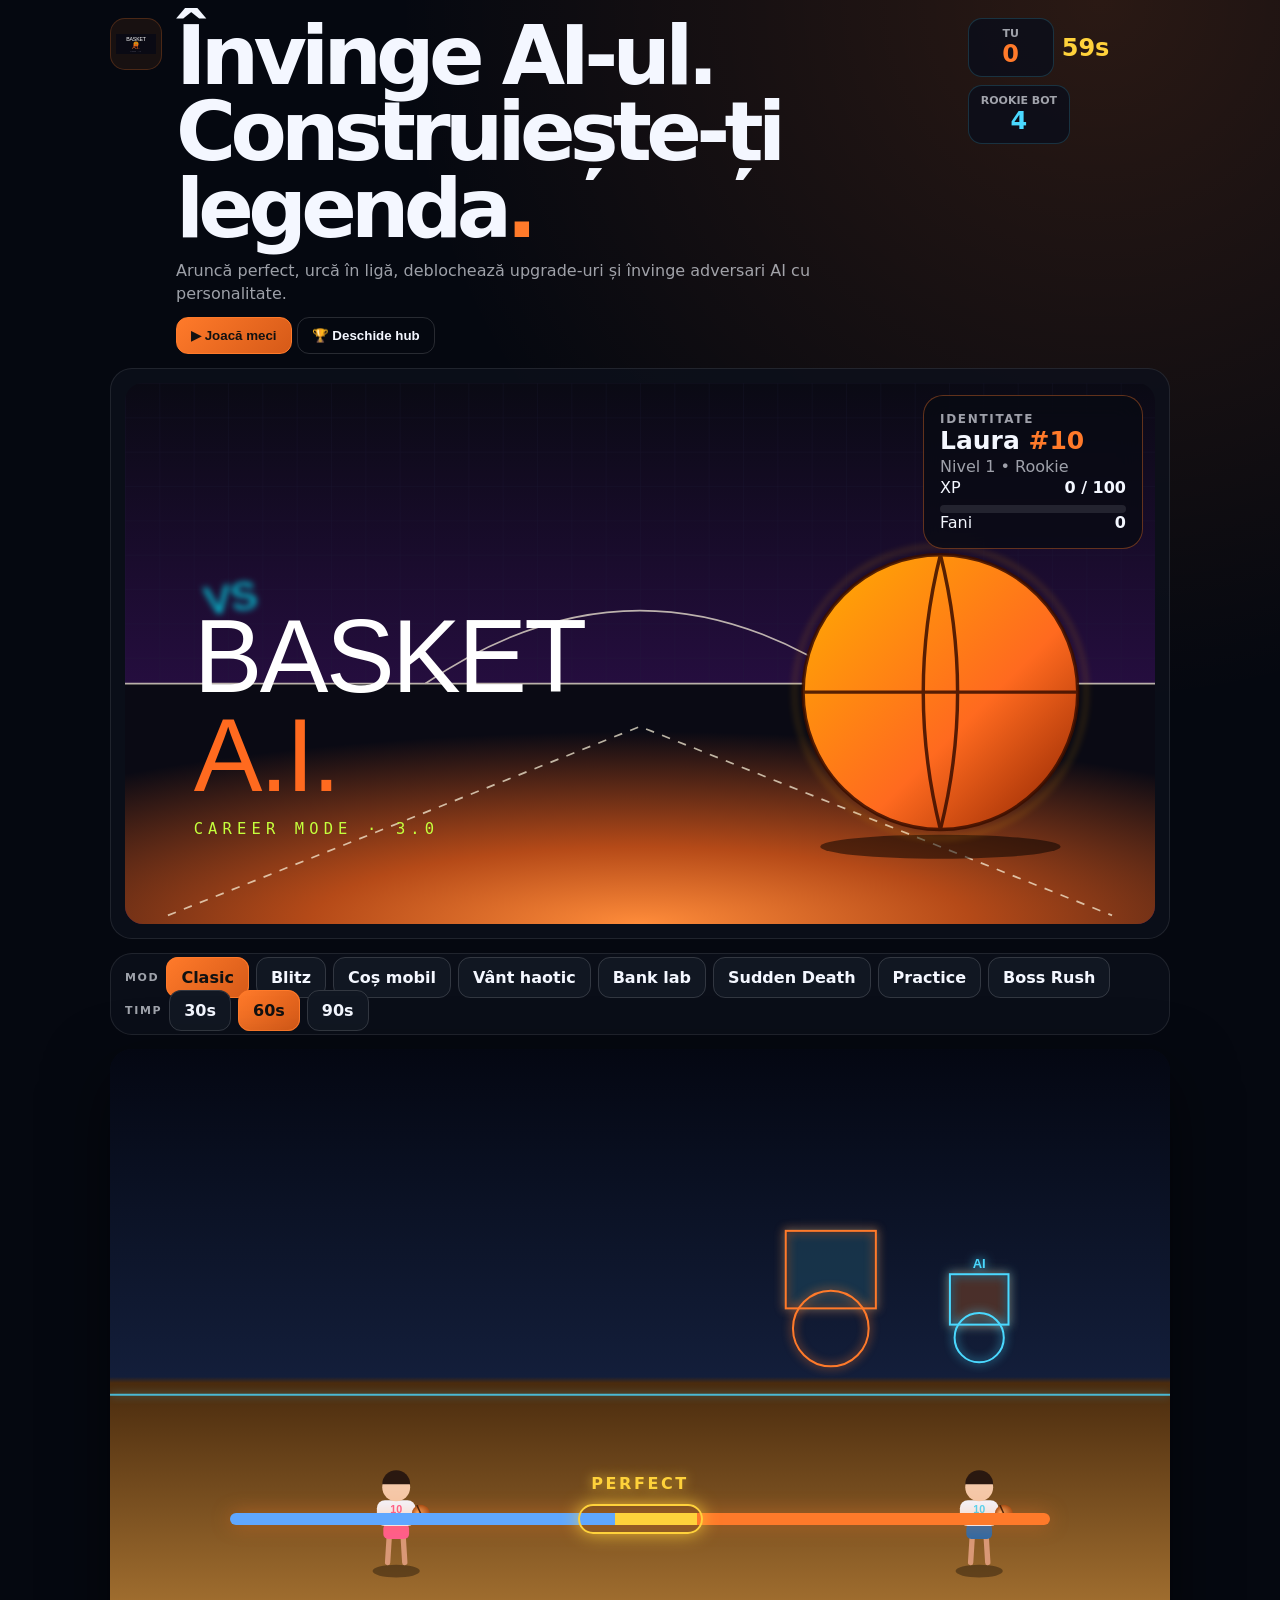
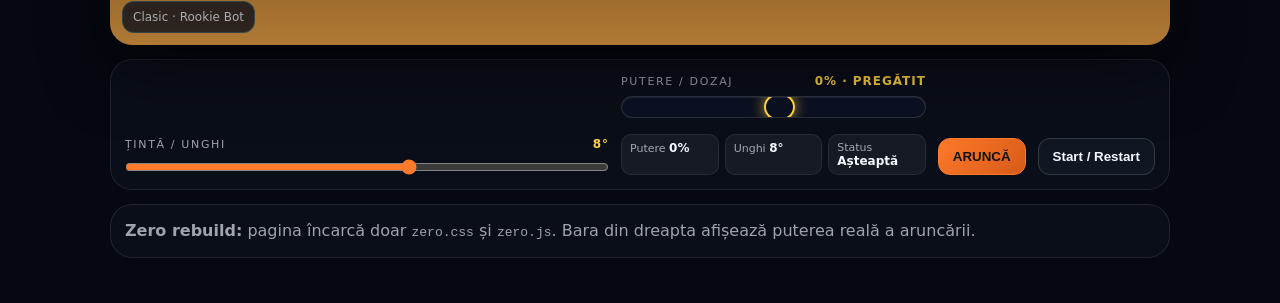
==== commit 91c1ef7a: "Move power dosage UI to right side" ====
--- a/enhanced.html
+++ b/enhanced.html
@@ -10,7 +10,7 @@
   <meta property="og:title" content="Basket vs AI — Zero Rebuild">
   <meta property="og:description" content="Aruncă perfect, urcă în ligă și învinge adversari AI cu personalitate.">
   <meta property="og:image" content="https://laurandreea10.github.io/BASKET-VS-AI/og-cover.svg">
-  <link rel="stylesheet" href="zero.css?v=zero-1">
+  <link rel="stylesheet" href="zero.css?v=zero-2">
 </head>
 <body>
   <header class="top">
@@ -66,13 +66,19 @@
     <canvas id="court"></canvas>
     <canvas id="action"></canvas>
     <canvas id="fx"></canvas>
-    <div class="perfect"><b>PERFECT</b><div class="rail"></div><div class="zone"></div></div>
+    <div class="perfect"><b id="perfectText">PERFECT</b><div class="rail"></div><div class="zone"></div></div>
   </main>
 
   <section class="controls">
-    <span class="label">Țintă</span>
-    <input class="aim" id="aim" type="range" min="-45" max="45" value="8">
-    <div class="power"><div class="fill" id="fill"></div></div>
+    <div class="controlBlock aimBlock">
+      <div class="controlHead"><span class="label">Țintă / unghi</span><span class="readout" id="aimReadout">8°</span></div>
+      <input class="aim" id="aim" type="range" min="-45" max="45" value="8">
+    </div>
+    <div class="controlBlock powerBlock">
+      <div class="controlHead"><span class="label">Putere / dozaj</span><span class="readout" id="powerReadout">0% · pregătit</span></div>
+      <div class="power"><div class="fill" id="fill"></div><div class="sweet"></div></div>
+      <div class="powerData"><span>Putere <b id="dataPower">0%</b></span><span>Unghi <b id="dataAngle">8°</b></span><span>Status <b id="dataStatus">Așteaptă</b></span></div>
+    </div>
     <button class="primary" id="shoot">ARUNCĂ</button>
     <button id="restart">Start / Restart</button>
   </section>
@@ -99,7 +105,7 @@
   </aside>
 
   <div class="end" id="end"><h2 id="endTitle">Victorie!</h2><p id="endText"></p><div class="actions"><button class="primary" id="again">Joacă din nou</button><button id="next">Următorul adversar</button><button class="ghost" id="endHub">Hub</button></div></div>
-  <p class="note"><b>Zero rebuild:</b> pagina încarcă doar <code>zero.css</code> și <code>zero.js</code>. Niciun script Pro vechi.</p>
-  <script src="zero.js?v=zero-1" defer></script>
+  <p class="note"><b>Zero rebuild:</b> pagina încarcă doar <code>zero.css</code> și <code>zero.js</code>. Bara din dreapta afișează puterea reală a aruncării.</p>
+  <script src="zero.js?v=zero-2" defer></script>
 </body>
 </html>
--- a/zero.css
+++ b/zero.css
@@ -1 +1 @@
-:root{--bg:#050810;--panel:#0d111b;--card:#111722;--text:#f4f7ff;--muted:rgba(244,247,255,.64);--orange:#ff7a2a;--gold:#ffd23b;--blue:#4ad9ff;--pink:#ff5d8f}*{box-sizing:border-box;margin:0;padding:0}html,body{overflow-x:hidden;scroll-behavior:auto}body{min-height:100vh;background:radial-gradient(circle at 86% 0,rgba(255,122,42,.15),transparent 32%),var(--bg);color:var(--text);font-family:-apple-system,BlinkMacSystemFont,"Segoe UI",system-ui,sans-serif;padding:18px 12px 46px;display:flex;flex-direction:column;align-items:center;gap:14px}.top,.setup,.arena,.controls,.hub,.cover,.note{width:100%;max-width:1060px}.top{display:flex;justify-content:space-between;gap:16px;align-items:flex-start}.brand{display:flex;gap:14px;align-items:flex-start}.logo{width:52px;height:52px;border-radius:15px;background:rgba(255,122,42,.08);border:1px solid rgba(255,122,42,.22);padding:5px}.heroTitle{font-size:clamp(38px,7vw,82px);line-height:.93;letter-spacing:-.07em}.heroTitle i{font-style:normal;color:var(--orange)}p{color:var(--muted);line-height:1.45}.heroText{max-width:720px;margin:12px 0}.score{display:flex;gap:8px;align-items:center;flex-wrap:wrap}.pill{background:rgba(10,14,26,.78);border:1px solid rgba(74,217,255,.18);border-radius:14px;padding:8px 12px;min-width:86px;text-align:center}.pill small{display:block;color:var(--muted);font-weight:900;font-size:11px;text-transform:uppercase}.pill b{font-size:24px;color:var(--orange)}.pill.ai b{color:var(--blue)}.timer{font-size:24px;font-weight:900;color:var(--gold)}button,.chip span{border:1px solid rgba(255,255,255,.14);background:#111722;color:var(--text);border-radius:12px;padding:10px 14px;font-weight:850;cursor:pointer}.primary,.chip input:checked+span{background:linear-gradient(135deg,#ff7a2a,#d65a18);border-color:var(--orange);color:#111}.ghost{background:transparent}.danger{border-color:rgba(255,93,143,.42);background:rgba(255,93,143,.1);color:#ffc6d5}.cover,.setup,.controls,.hub,.note{background:rgba(13,17,27,.82);border:1px solid rgba(255,255,255,.09);border-radius:22px;padding:14px}.cover{position:relative;overflow:hidden}.cover img{display:block;width:100%;border-radius:18px}.identityFloat{position:absolute;right:26px;top:26px;background:rgba(8,11,19,.76);border:1px solid rgba(255,122,42,.36);backdrop-filter:blur(12px);border-radius:20px;padding:16px;min-width:220px}.identityFloat h3{font-size:12px;color:var(--muted);letter-spacing:.14em;text-transform:uppercase}.identityFloat strong{font-size:25px}.identityFloat em{font-style:normal;color:var(--orange)}.xpbar{height:8px;background:rgba(255,255,255,.1);border-radius:99px;margin-top:8px;overflow:hidden}.xpbar i{display:block;width:0;height:100%;background:linear-gradient(90deg,var(--blue),var(--gold),var(--orange))}.row{display:flex;justify-content:space-between;gap:8px;align-items:center}.setup{display:flex;justify-content:space-between;gap:14px;flex-wrap:wrap}.group{display:flex;gap:7px;flex-wrap:wrap;align-items:center}.group strong,.label{font-size:11px;color:var(--muted);letter-spacing:.15em;text-transform:uppercase}.chip input{display:none}.arena{position:relative;aspect-ratio:16/9;min-height:310px;max-height:70vh;border-radius:22px;overflow:hidden;background:#0a0e1a;box-shadow:0 24px 64px rgba(0,0,0,.55)}canvas{position:absolute;inset:0;width:100%;height:100%}.hud{position:absolute;left:12px;right:12px;bottom:12px;z-index:4;display:flex;justify-content:space-between;pointer-events:none}.modeTag,.windTag{background:rgba(10,14,26,.78);border:1px solid rgba(74,217,255,.18);border-radius:12px;padding:8px 10px;color:var(--muted);font-size:12px}.windTag{display:none;color:#baf3ff}.perfect{position:absolute;left:0;right:0;bottom:105px;height:42px;z-index:5;display:flex;align-items:center;justify-content:center;pointer-events:none}.perfect .rail{width:min(84%,820px);height:12px;border-radius:99px;background:linear-gradient(90deg,#5fa7ff 0,#5fa7ff 47%,#ffd23b 47%,#ffd23b 57%,#ff7a2a 57%);box-shadow:0 0 20px rgba(255,122,42,.4)}.perfect .zone{position:absolute;width:min(14%,125px);height:30px;border:2px solid var(--gold);border-radius:99px;box-shadow:0 0 18px rgba(255,210,59,.78)}.perfect b{position:absolute;top:-24px;color:var(--gold);letter-spacing:.16em;text-shadow:0 0 12px rgba(255,210,59,.75)}.controls{display:grid;grid-template-columns:auto 1fr 180px auto auto;gap:10px;align-items:center}.aim{width:100%;accent-color:var(--orange)}.power{height:15px;background:#11182d;border-radius:99px;overflow:hidden}.fill{height:100%;width:0;background:linear-gradient(90deg,var(--blue),var(--gold),var(--orange))}.hub{display:none}.hub.open{display:block}.hubHead{display:flex;justify-content:space-between;align-items:center;margin-bottom:12px}.tabs{display:flex;gap:8px;flex-wrap:wrap;margin-bottom:14px}.tab{background:transparent;color:var(--muted)}.tab.active{background:rgba(255,255,255,.07);color:var(--text);box-shadow:inset 0 -2px 0 var(--orange)}.panel{display:none}.panel.active{display:block}.section{background:linear-gradient(180deg,rgba(255,255,255,.06),rgba(255,255,255,.025));border:1px solid rgba(255,255,255,.09);border-radius:20px;padding:16px;margin-bottom:14px}.section h3{text-transform:uppercase;margin-bottom:12px}.grid{display:grid;grid-template-columns:repeat(2,minmax(0,1fr));gap:12px}.kpis{grid-template-columns:repeat(4,1fr)}.card,.kpi,.mission,.leader li{background:#111722;border:1px solid rgba(255,255,255,.08);border-radius:16px;padding:14px}.card strong{display:block;font-size:18px;margin-bottom:6px}.kpi span{display:block;color:var(--muted);font-size:11px;text-transform:uppercase}.kpi b{font-size:26px}.tag{display:inline-flex;border:1px solid rgba(255,210,59,.38);background:rgba(255,210,59,.09);color:var(--gold);border-radius:999px;padding:6px 10px;font-weight:850;font-size:12px}.leader{list-style:none;display:grid;gap:8px}.leader li{display:flex;justify-content:space-between}.bar{height:8px;background:#0a0f18;border-radius:99px;margin-top:8px;overflow:hidden}.bar i{display:block;width:0;height:100%;background:linear-gradient(90deg,var(--blue),var(--orange))}.end{display:none;position:fixed;inset:auto 12px 24px;z-index:20;margin:auto;max-width:540px;background:rgba(13,17,27,.96);border:1px solid rgba(255,255,255,.14);border-radius:22px;padding:20px;text-align:center;box-shadow:0 24px 80px rgba(0,0,0,.76)}.end.show{display:block}.actions{display:flex;gap:8px;justify-content:center;flex-wrap:wrap;margin-top:14px}@media(max-width:760px){body{padding:10px 8px 36px}.top{flex-direction:column}.score{justify-content:space-between}.controls{grid-template-columns:1fr}.arena{aspect-ratio:16/11}.grid,.kpis{grid-template-columns:1fr}.identityFloat{position:relative;right:auto;top:auto;margin-top:12px}.heroTitle{font-size:44px}.logo{width:44px;height:44px}}+:root{--bg:#050810;--panel:#0d111b;--card:#111722;--text:#f4f7ff;--muted:rgba(244,247,255,.64);--orange:#ff7a2a;--gold:#ffd23b;--blue:#4ad9ff;--pink:#ff5d8f}*{box-sizing:border-box;margin:0;padding:0}html,body{overflow-x:hidden;scroll-behavior:auto}body{min-height:100vh;background:radial-gradient(circle at 86% 0,rgba(255,122,42,.15),transparent 32%),var(--bg);color:var(--text);font-family:-apple-system,BlinkMacSystemFont,"Segoe UI",system-ui,sans-serif;padding:18px 12px 46px;display:flex;flex-direction:column;align-items:center;gap:14px}.top,.setup,.arena,.controls,.hub,.cover,.note{width:100%;max-width:1060px}.top{display:flex;justify-content:space-between;gap:16px;align-items:flex-start}.brand{display:flex;gap:14px;align-items:flex-start}.logo{width:52px;height:52px;border-radius:15px;background:rgba(255,122,42,.08);border:1px solid rgba(255,122,42,.22);padding:5px}.heroTitle{font-size:clamp(38px,7vw,82px);line-height:.93;letter-spacing:-.07em}.heroTitle i{font-style:normal;color:var(--orange)}p{color:var(--muted);line-height:1.45}.heroText{max-width:720px;margin:12px 0}.score{display:flex;gap:8px;align-items:center;flex-wrap:wrap}.pill{background:rgba(10,14,26,.78);border:1px solid rgba(74,217,255,.18);border-radius:14px;padding:8px 12px;min-width:86px;text-align:center}.pill small{display:block;color:var(--muted);font-weight:900;font-size:11px;text-transform:uppercase}.pill b{font-size:24px;color:var(--orange)}.pill.ai b{color:var(--blue)}.timer{font-size:24px;font-weight:900;color:var(--gold)}button,.chip span{border:1px solid rgba(255,255,255,.14);background:#111722;color:var(--text);border-radius:12px;padding:10px 14px;font-weight:850;cursor:pointer}.primary,.chip input:checked+span{background:linear-gradient(135deg,#ff7a2a,#d65a18);border-color:var(--orange);color:#111}.ghost{background:transparent}.danger{border-color:rgba(255,93,143,.42);background:rgba(255,93,143,.1);color:#ffc6d5}.cover,.setup,.controls,.hub,.note{background:rgba(13,17,27,.82);border:1px solid rgba(255,255,255,.09);border-radius:22px;padding:14px}.cover{position:relative;overflow:hidden}.cover img{display:block;width:100%;border-radius:18px}.identityFloat{position:absolute;right:26px;top:26px;background:rgba(8,11,19,.76);border:1px solid rgba(255,122,42,.36);backdrop-filter:blur(12px);border-radius:20px;padding:16px;min-width:220px}.identityFloat h3{font-size:12px;color:var(--muted);letter-spacing:.14em;text-transform:uppercase}.identityFloat strong{font-size:25px}.identityFloat em{font-style:normal;color:var(--orange)}.xpbar{height:8px;background:rgba(255,255,255,.1);border-radius:99px;margin-top:8px;overflow:hidden}.xpbar i{display:block;width:0;height:100%;background:linear-gradient(90deg,var(--blue),var(--gold),var(--orange))}.row{display:flex;justify-content:space-between;gap:8px;align-items:center}.setup{display:flex;justify-content:space-between;gap:14px;flex-wrap:wrap}.group{display:flex;gap:7px;flex-wrap:wrap;align-items:center}.group strong,.label{font-size:11px;color:var(--muted);letter-spacing:.15em;text-transform:uppercase}.chip input{display:none}.arena{position:relative;aspect-ratio:16/9;min-height:310px;max-height:70vh;border-radius:22px;overflow:hidden;background:#0a0e1a;box-shadow:0 24px 64px rgba(0,0,0,.55)}canvas{position:absolute;inset:0;width:100%;height:100%}.hud{position:absolute;left:12px;right:12px;bottom:12px;z-index:4;display:flex;justify-content:space-between;pointer-events:none}.modeTag,.windTag{background:rgba(10,14,26,.78);border:1px solid rgba(74,217,255,.18);border-radius:12px;padding:8px 10px;color:var(--muted);font-size:12px}.windTag{display:none;color:#baf3ff}.perfect{position:absolute;left:0;right:0;bottom:105px;height:42px;z-index:5;display:flex;align-items:center;justify-content:center;pointer-events:none}.perfect .rail{width:min(84%,820px);height:12px;border-radius:99px;background:linear-gradient(90deg,#5fa7ff 0,#5fa7ff 47%,#ffd23b 47%,#ffd23b 57%,#ff7a2a 57%);box-shadow:0 0 20px rgba(255,122,42,.4)}.perfect .zone{position:absolute;width:min(14%,125px);height:30px;border:2px solid var(--gold);border-radius:99px;box-shadow:0 0 18px rgba(255,210,59,.78)}.perfect b{position:absolute;top:-24px;color:var(--gold);letter-spacing:.16em;text-shadow:0 0 12px rgba(255,210,59,.75)}.controls{display:grid;grid-template-columns:minmax(240px,1.35fr) minmax(260px,.85fr) auto auto;gap:12px;align-items:end}.controlBlock{display:flex;flex-direction:column;gap:8px}.controlHead{display:flex;justify-content:space-between;align-items:center;gap:8px}.readout{font-size:12px;color:var(--gold);font-weight:900;letter-spacing:.08em;text-transform:uppercase}.aim{width:100%;accent-color:var(--orange)}.power{position:relative;height:22px;background:#0a1020;border:1px solid rgba(255,255,255,.12);border-radius:99px;overflow:hidden;box-shadow:inset 0 1px 0 rgba(255,255,255,.07)}.fill{height:100%;width:0;background:linear-gradient(90deg,var(--blue),var(--gold),var(--orange));transition:width .04s linear}.sweet{position:absolute;top:-3px;bottom:-3px;left:47%;width:10%;border:2px solid var(--gold);border-radius:999px;box-shadow:0 0 14px rgba(255,210,59,.65);pointer-events:none}.powerData{display:grid;grid-template-columns:repeat(3,1fr);gap:6px;margin-top:8px}.powerData span{background:rgba(255,255,255,.05);border:1px solid rgba(255,255,255,.08);border-radius:10px;padding:6px 8px;font-size:11px;color:var(--muted)}.powerData b{color:var(--text);font-size:12px}.hub{display:none}.hub.open{display:block}.hubHead{display:flex;justify-content:space-between;align-items:center;margin-bottom:12px}.tabs{display:flex;gap:8px;flex-wrap:wrap;margin-bottom:14px}.tab{background:transparent;color:var(--muted)}.tab.active{background:rgba(255,255,255,.07);color:var(--text);box-shadow:inset 0 -2px 0 var(--orange)}.panel{display:none}.panel.active{display:block}.section{background:linear-gradient(180deg,rgba(255,255,255,.06),rgba(255,255,255,.025));border:1px solid rgba(255,255,255,.09);border-radius:20px;padding:16px;margin-bottom:14px}.section h3{text-transform:uppercase;margin-bottom:12px}.grid{display:grid;grid-template-columns:repeat(2,minmax(0,1fr));gap:12px}.kpis{grid-template-columns:repeat(4,1fr)}.card,.kpi,.mission,.leader li{background:#111722;border:1px solid rgba(255,255,255,.08);border-radius:16px;padding:14px}.card strong{display:block;font-size:18px;margin-bottom:6px}.kpi span{display:block;color:var(--muted);font-size:11px;text-transform:uppercase}.kpi b{font-size:26px}.tag{display:inline-flex;border:1px solid rgba(255,210,59,.38);background:rgba(255,210,59,.09);color:var(--gold);border-radius:999px;padding:6px 10px;font-weight:850;font-size:12px}.leader{list-style:none;display:grid;gap:8px}.leader li{display:flex;justify-content:space-between}.bar{height:8px;background:#0a0f18;border-radius:99px;margin-top:8px;overflow:hidden}.bar i{display:block;width:0;height:100%;background:linear-gradient(90deg,var(--blue),var(--orange))}.end{display:none;position:fixed;inset:auto 12px 24px;z-index:20;margin:auto;max-width:540px;background:rgba(13,17,27,.96);border:1px solid rgba(255,255,255,.14);border-radius:22px;padding:20px;text-align:center;box-shadow:0 24px 80px rgba(0,0,0,.76)}.end.show{display:block}.actions{display:flex;gap:8px;justify-content:center;flex-wrap:wrap;margin-top:14px}@media(max-width:760px){body{padding:10px 8px 36px}.top{flex-direction:column}.score{justify-content:space-between}.controls{grid-template-columns:1fr}.arena{aspect-ratio:16/11}.grid,.kpis{grid-template-columns:1fr}.identityFloat{position:relative;right:auto;top:auto;margin-top:12px}.heroTitle{font-size:44px}.logo{width:44px;height:44px}}
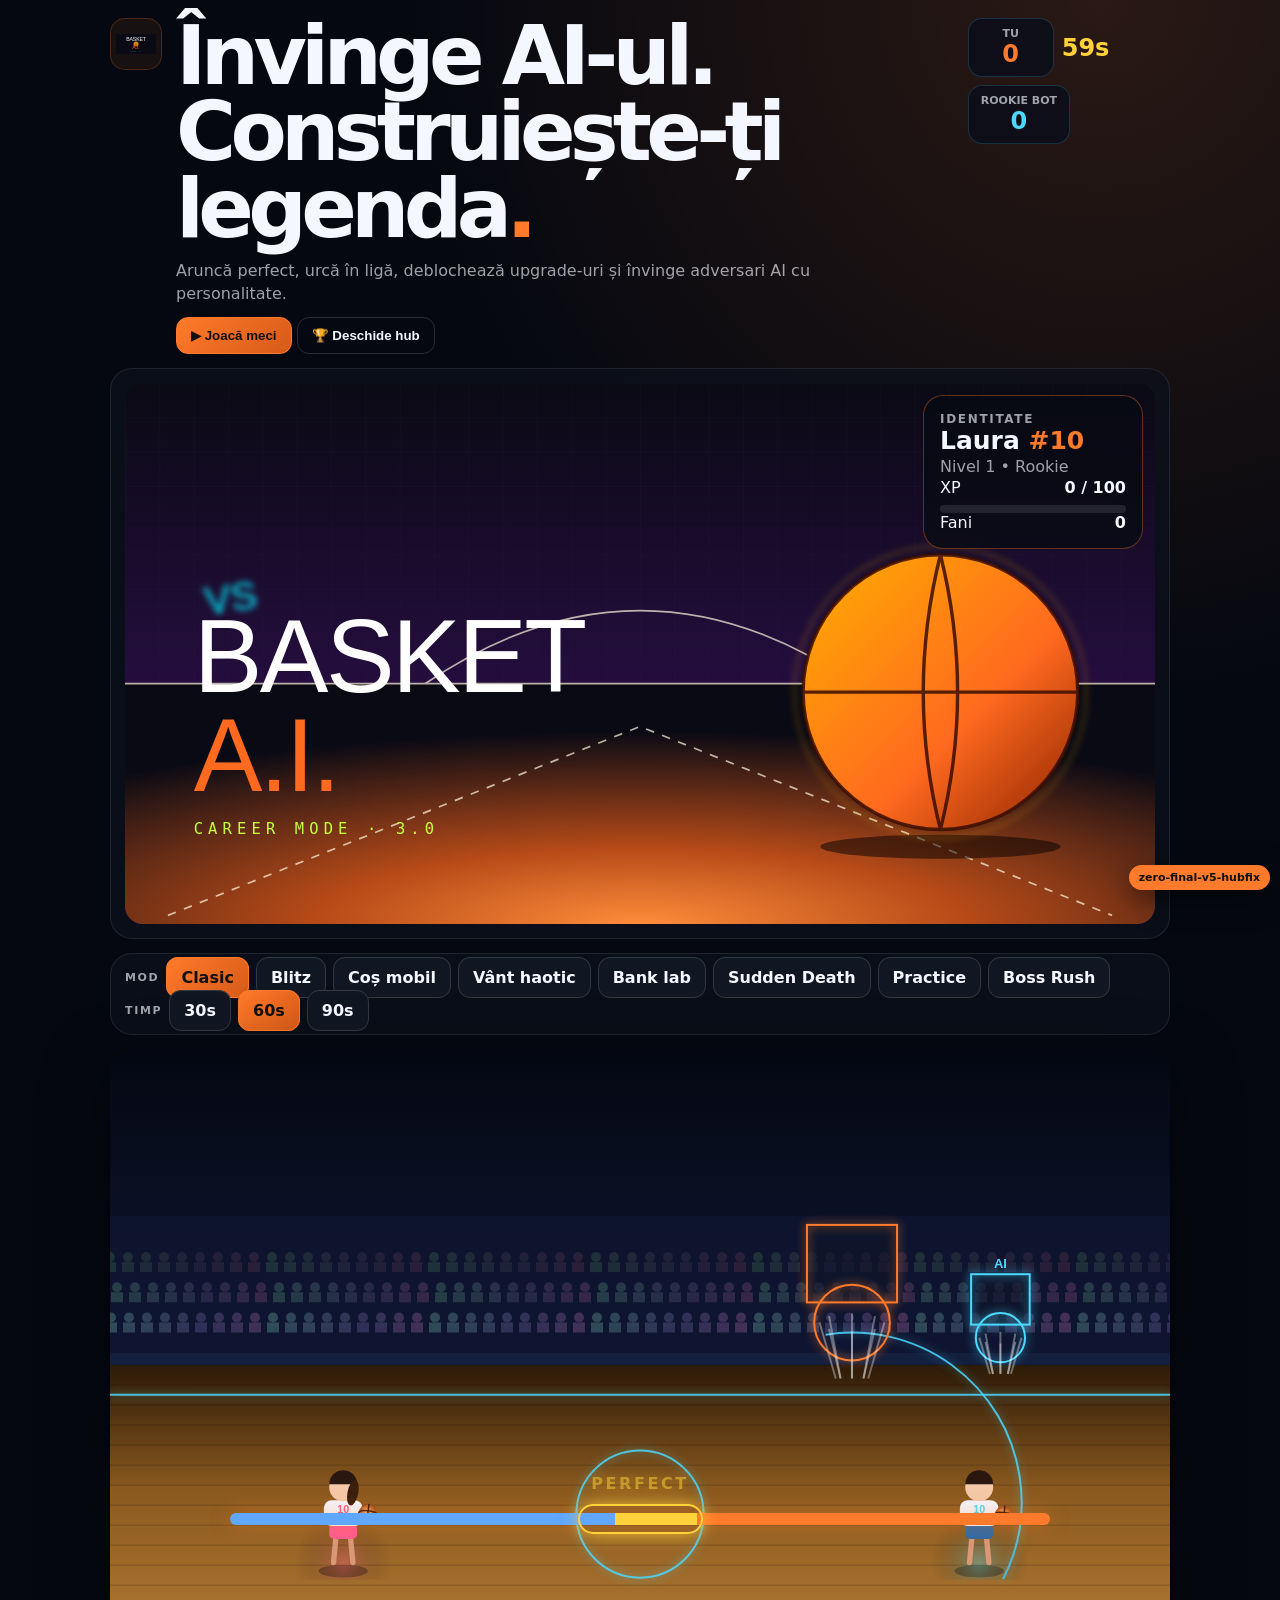
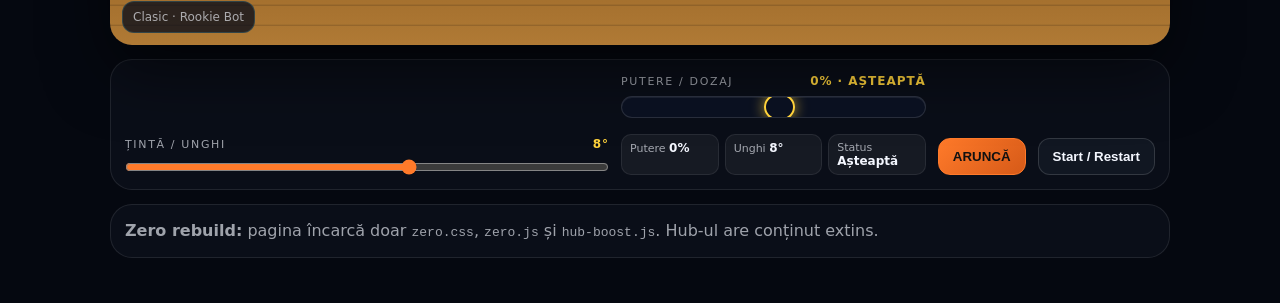
==== commit 0e788767: "Load expanded hub booster" ====
--- a/enhanced.html
+++ b/enhanced.html
@@ -105,7 +105,8 @@
   </aside>
 
   <div class="end" id="end"><h2 id="endTitle">Victorie!</h2><p id="endText"></p><div class="actions"><button class="primary" id="again">Joacă din nou</button><button id="next">Următorul adversar</button><button class="ghost" id="endHub">Hub</button></div></div>
-  <p class="note"><b>Zero rebuild:</b> pagina încarcă doar <code>zero.css</code> și <code>zero.js</code>. Bara din dreapta afișează puterea reală a aruncării.</p>
-  <script src="zero.js?v=zero-2" defer></script>
+  <p class="note"><b>Zero rebuild:</b> pagina încarcă doar <code>zero.css</code>, <code>zero.js</code> și <code>hub-boost.js</code>. Hub-ul are conținut extins.</p>
+  <script src="zero.js?v=zero-hubfix-2" defer></script>
+  <script src="hub-boost.js?v=boost-1" defer></script>
 </body>
 </html>
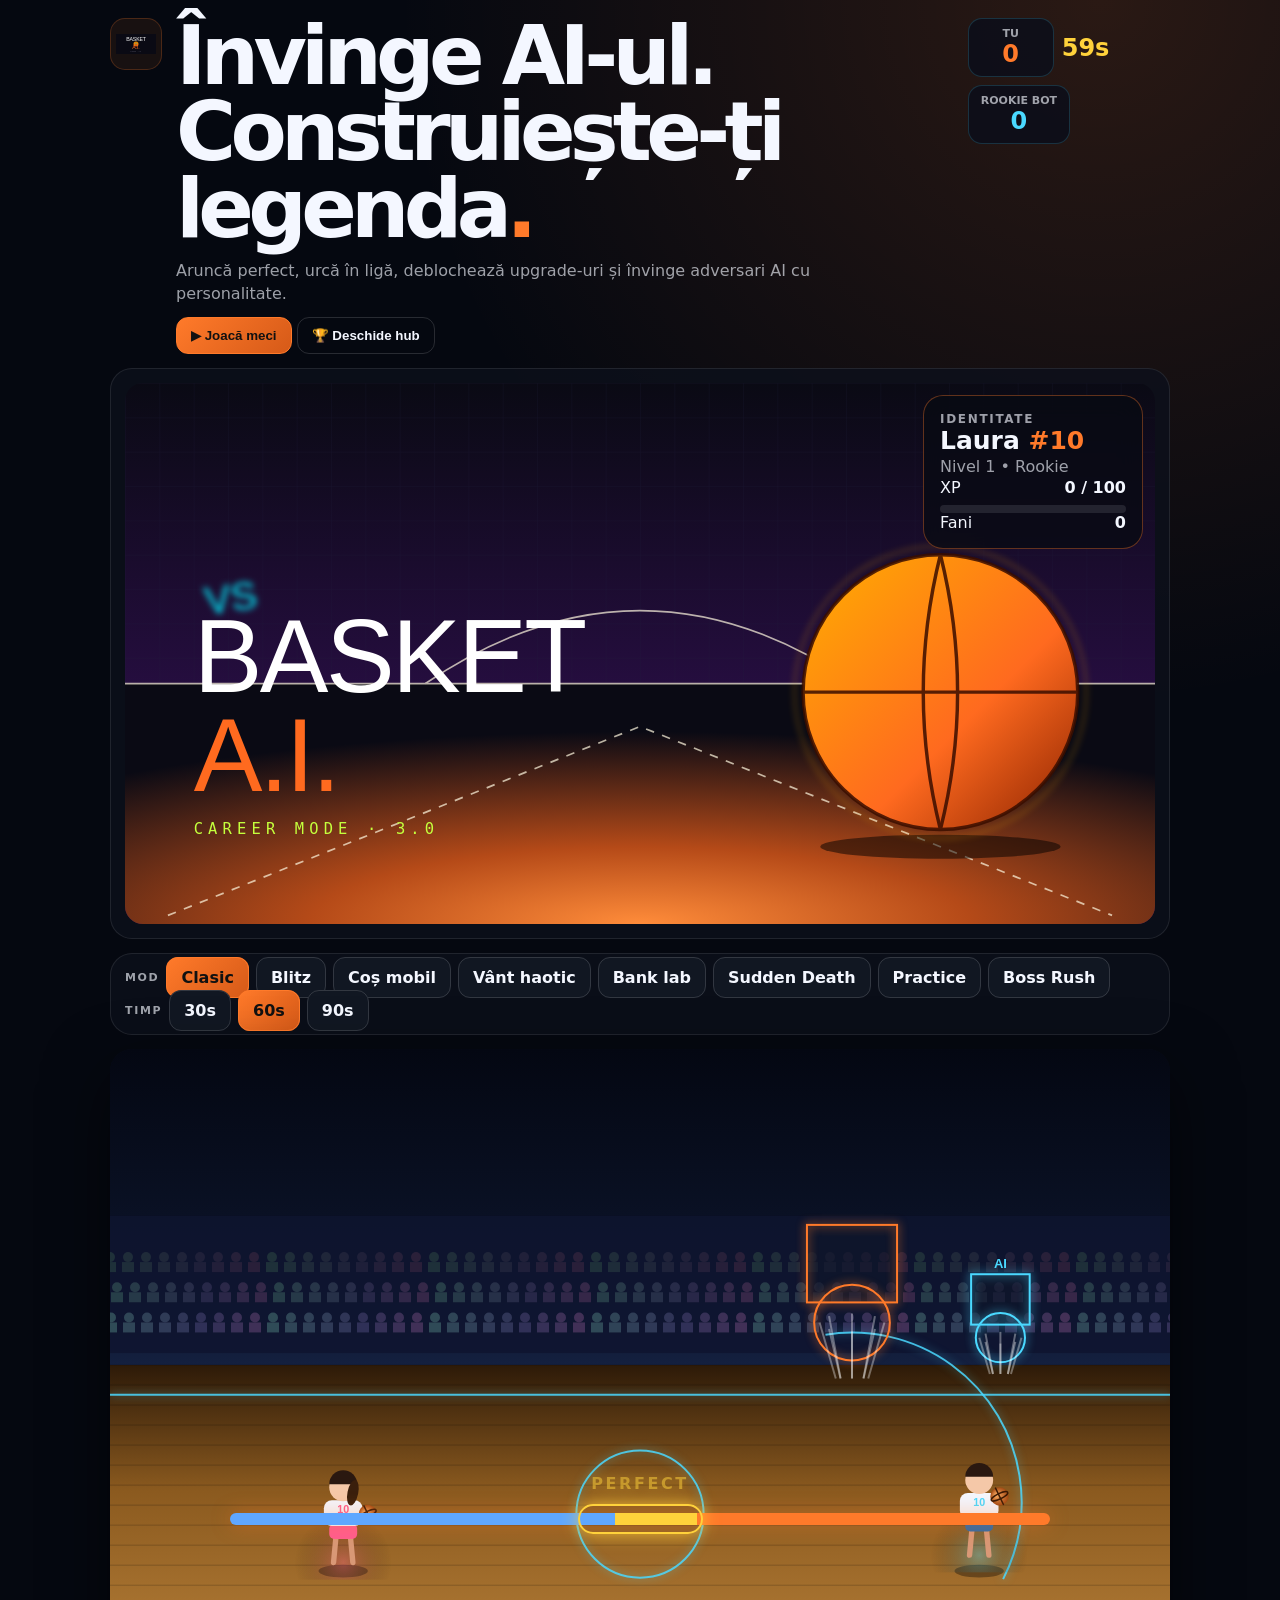
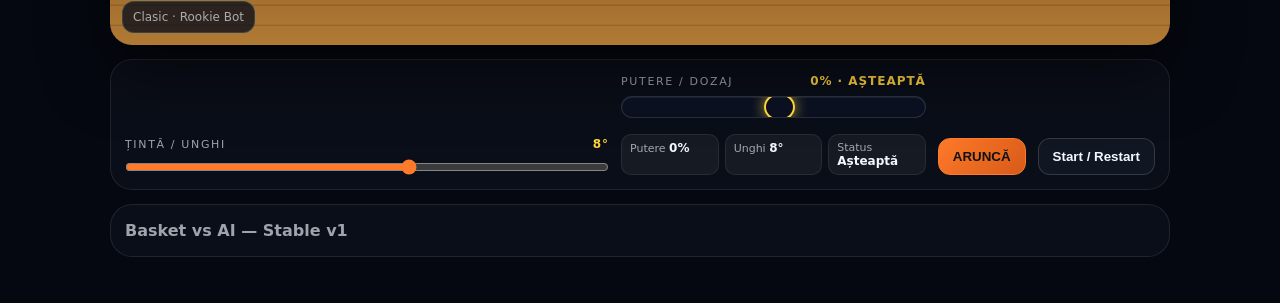
==== commit 38a40831: "Finalize stable v1 shell" ====
--- a/enhanced.html
+++ b/enhanced.html
@@ -4,109 +4,40 @@
   <meta charset="UTF-8">
   <meta name="viewport" content="width=device-width,initial-scale=1,viewport-fit=cover">
   <meta name="theme-color" content="#050810">
-  <title>Basket vs AI — Zero Rebuild</title>
-  <meta name="description" content="Basket vs AI refăcut de la zero: joc stabil, hub jucător, shop, clasament și competiții.">
+  <title>Basket vs AI — Stable v1</title>
+  <meta name="description" content="Basket vs AI: joc arcade stabil cu hub jucător, shop, clasament, competiții și adversari AI.">
   <link rel="icon" type="image/svg+xml" href="favicon.svg">
-  <meta property="og:title" content="Basket vs AI — Zero Rebuild">
+  <meta property="og:title" content="Basket vs AI — Stable v1">
   <meta property="og:description" content="Aruncă perfect, urcă în ligă și învinge adversari AI cu personalitate.">
   <meta property="og:image" content="https://laurandreea10.github.io/BASKET-VS-AI/og-cover.svg">
-  <link rel="stylesheet" href="zero.css?v=zero-2">
+  <link rel="stylesheet" href="zero.css?v=stable-v1">
 </head>
 <body>
   <header class="top">
-    <div class="brand">
-      <img class="logo" src="logo.svg" alt="Basket vs AI logo">
-      <div>
-        <h1 class="heroTitle">Învinge AI-ul.<br>Construiește-ți legenda<i>.</i></h1>
-        <p class="heroText">Aruncă perfect, urcă în ligă, deblochează upgrade-uri și învinge adversari AI cu personalitate.</p>
-        <p><button class="primary" id="play">▶ Joacă meci</button> <button class="ghost" id="openHub">🏆 Deschide hub</button></p>
-      </div>
-    </div>
-    <div class="score">
-      <div class="pill"><small>TU</small><b id="scoreP">0</b></div>
-      <div class="timer"><span id="timer">60</span>s</div>
-      <div class="pill ai"><small id="aiName">Rookie Bot</small><b id="scoreAI">0</b></div>
-    </div>
+    <div class="brand"><img class="logo" src="logo.svg" alt="Basket vs AI logo"><div><h1 class="heroTitle">Învinge AI-ul.<br>Construiește-ți legenda<i>.</i></h1><p class="heroText">Aruncă perfect, urcă în ligă, deblochează upgrade-uri și învinge adversari AI cu personalitate.</p><p><button class="primary" id="play">▶ Joacă meci</button> <button class="ghost" id="openHub">🏆 Deschide hub</button></p></div></div>
+    <div class="score"><div class="pill"><small>TU</small><b id="scoreP">0</b></div><div class="timer"><span id="timer">60</span>s</div><div class="pill ai"><small id="aiName">Rookie Bot</small><b id="scoreAI">0</b></div></div>
   </header>
 
-  <section class="cover">
-    <img src="og-cover.svg" alt="Basket vs AI cover">
-    <aside class="identityFloat">
-      <h3>Identitate</h3>
-      <strong>Laura <em>#10</em></strong>
-      <p>Nivel 1 • Rookie</p>
-      <div class="row"><span>XP</span><b>0 / 100</b></div>
-      <div class="xpbar"><i></i></div>
-      <div class="row"><span>Fani</span><b>0</b></div>
-    </aside>
+  <section class="cover"><img src="og-cover.svg" alt="Basket vs AI cover"><aside class="identityFloat"><h3>Identitate</h3><strong>Laura <em>#10</em></strong><p>Nivel 1 • Rookie</p><div class="row"><span>XP</span><b>0 / 100</b></div><div class="xpbar"><i></i></div><div class="row"><span>Fani</span><b>0</b></div></aside></section>
+
+  <section class="setup">
+    <div class="group"><strong>Mod</strong><label class="chip"><input name="mode" value="classic" type="radio" checked><span>Clasic</span></label><label class="chip"><input name="mode" value="blitz" type="radio"><span>Blitz</span></label><label class="chip"><input name="mode" value="moving" type="radio"><span>Coș mobil</span></label><label class="chip"><input name="mode" value="wind" type="radio"><span>Vânt haotic</span></label><label class="chip"><input name="mode" value="bank" type="radio"><span>Bank lab</span></label><label class="chip"><input name="mode" value="sudden" type="radio"><span>Sudden Death</span></label><label class="chip"><input name="mode" value="practice" type="radio"><span>Practice</span></label><label class="chip"><input name="mode" value="bossrush" type="radio"><span>Boss Rush</span></label></div>
+    <div class="group"><strong>Timp</strong><label class="chip"><input name="dur" value="30" type="radio"><span>30s</span></label><label class="chip"><input name="dur" value="60" type="radio" checked><span>60s</span></label><label class="chip"><input name="dur" value="90" type="radio"><span>90s</span></label></div>
   </section>
 
-  <section class="setup">
-    <div class="group">
-      <strong>Mod</strong>
-      <label class="chip"><input name="mode" value="classic" type="radio" checked><span>Clasic</span></label>
-      <label class="chip"><input name="mode" value="blitz" type="radio"><span>Blitz</span></label>
-      <label class="chip"><input name="mode" value="moving" type="radio"><span>Coș mobil</span></label>
-      <label class="chip"><input name="mode" value="wind" type="radio"><span>Vânt haotic</span></label>
-      <label class="chip"><input name="mode" value="bank" type="radio"><span>Bank lab</span></label>
-      <label class="chip"><input name="mode" value="sudden" type="radio"><span>Sudden Death</span></label>
-      <label class="chip"><input name="mode" value="practice" type="radio"><span>Practice</span></label>
-      <label class="chip"><input name="mode" value="bossrush" type="radio"><span>Boss Rush</span></label>
-    </div>
-    <div class="group">
-      <strong>Timp</strong>
-      <label class="chip"><input name="dur" value="30" type="radio"><span>30s</span></label>
-      <label class="chip"><input name="dur" value="60" type="radio" checked><span>60s</span></label>
-      <label class="chip"><input name="dur" value="90" type="radio"><span>90s</span></label>
-    </div>
-  </section>
+  <main class="arena" id="arena"><div class="hud"><span class="modeTag" id="modeTag">Clasic · Rookie Bot</span><span class="windTag" id="windTag">Vânt 0</span></div><canvas id="court"></canvas><canvas id="action"></canvas><canvas id="fx"></canvas><div class="perfect"><b id="perfectText">PERFECT</b><div class="rail"></div><div class="zone"></div></div></main>
 
-  <main class="arena" id="arena">
-    <div class="hud"><span class="modeTag" id="modeTag">Clasic · Rookie Bot</span><span class="windTag" id="windTag">Vânt 0</span></div>
-    <canvas id="court"></canvas>
-    <canvas id="action"></canvas>
-    <canvas id="fx"></canvas>
-    <div class="perfect"><b id="perfectText">PERFECT</b><div class="rail"></div><div class="zone"></div></div>
-  </main>
+  <section class="controls"><div class="controlBlock aimBlock"><div class="controlHead"><span class="label">Țintă / unghi</span><span class="readout" id="aimReadout">8°</span></div><input class="aim" id="aim" type="range" min="-45" max="45" value="8"></div><div class="controlBlock powerBlock"><div class="controlHead"><span class="label">Putere / dozaj</span><span class="readout" id="powerReadout">0% · pregătit</span></div><div class="power"><div class="fill" id="fill"></div><div class="sweet"></div></div><div class="powerData"><span>Putere <b id="dataPower">0%</b></span><span>Unghi <b id="dataAngle">8°</b></span><span>Status <b id="dataStatus">Așteaptă</b></span></div></div><button class="primary" id="shoot">ARUNCĂ</button><button id="restart">Start / Restart</button></section>
 
-  <section class="controls">
-    <div class="controlBlock aimBlock">
-      <div class="controlHead"><span class="label">Țintă / unghi</span><span class="readout" id="aimReadout">8°</span></div>
-      <input class="aim" id="aim" type="range" min="-45" max="45" value="8">
-    </div>
-    <div class="controlBlock powerBlock">
-      <div class="controlHead"><span class="label">Putere / dozaj</span><span class="readout" id="powerReadout">0% · pregătit</span></div>
-      <div class="power"><div class="fill" id="fill"></div><div class="sweet"></div></div>
-      <div class="powerData"><span>Putere <b id="dataPower">0%</b></span><span>Unghi <b id="dataAngle">8°</b></span><span>Status <b id="dataStatus">Așteaptă</b></span></div>
-    </div>
-    <button class="primary" id="shoot">ARUNCĂ</button>
-    <button id="restart">Start / Restart</button>
-  </section>
-
-  <aside class="hub" id="hub">
-    <div class="hubHead"><h2>Hub jucător</h2><button class="ghost" id="closeHub">✕</button></div>
-    <nav class="tabs">
-      <button class="tab active" data-tab="career">Carieră</button>
-      <button class="tab" data-tab="shop">Shop</button>
-      <button class="tab" data-tab="leader">Clasament</button>
-      <button class="tab" data-tab="comp">Competiții</button>
-    </nav>
-
-    <section class="panel active" id="career">
-      <div class="section"><h3>Identitate</h3><div class="grid"><div class="card"><strong>⛹️‍♀️ Laura #10</strong><p>Nivel 1-2 Rookie · 3-5 Street Player · 6-9 Pro · 10-14 MVP · 15+ Legend</p><span class="tag">XP 0 / 100</span></div><div class="card"><strong>Profil jucător</strong><p>Gen: Fată<br>Nume: Laura<br>Număr tricou: 10</p></div></div></div>
-      <div class="grid kpis"><div class="kpi"><span>Nivel</span><b>1</b></div><div class="kpi"><span>Bani</span><b>150</b></div><div class="kpi"><span>Fani</span><b>0</b></div><div class="kpi"><span>Best</span><b id="kBest">0</b></div><div class="kpi"><span>Perfecte</span><b id="kPerfect">0</b></div><div class="kpi"><span>Inel</span><b>0</b></div><div class="kpi"><span>Bank</span><b id="kBank">0</b></div><div class="kpi"><span>Combo max</span><b id="kCombo">0</b></div></div>
-      <div class="section"><h3>Realizări</h3><div class="grid"><div class="card"><strong>🏀 First Bucket</strong><p>Marchează primul coș.</p><span class="tag">Locked</span></div><div class="card"><strong>🔥 On Fire</strong><p>Fă combo x5.</p><span class="tag">Locked</span></div><div class="card"><strong>🏦 Bank Artist</strong><p>10 bank shots total.</p><span class="tag">Locked</span></div><div class="card"><strong>👑 AI Crusher</strong><p>Câștigă pe Pro.</p><span class="tag">Locked</span></div></div></div>
-      <div class="section"><h3>Settings</h3><div class="grid"><div class="card"><strong>Sunet</strong><span class="tag">ON</span></div><div class="card"><strong>Vibrație</strong><span class="tag">ON</span></div><div class="card"><strong>Efecte</strong><span class="tag">HIGH</span></div><div class="card"><strong>Limbă</strong><span class="tag">RO</span></div></div><button class="danger" id="reset">RESET PROGRES</button></div>
-    </section>
-
-    <section class="panel" id="shop"><div class="section"><h3>Shop real — upgrade-uri cumpărabile</h3><div class="grid" id="shopGrid"></div></div></section>
-    <section class="panel" id="leader"><div class="section"><h3>Clasament</h3><ol class="leader"><li><strong>Laura League</strong><span>12</span></li><li><strong>Rookie Bot</strong><span>10</span></li><li><strong>Sniper AI</strong><span>8</span></li><li><strong>Bank Boss</strong><span>6</span></li></ol></div></section>
-    <section class="panel" id="comp"><div class="section"><h3>Daily Missions</h3><div class="grid"><div class="mission">⬜ Marchează 3 bank shots <span class="tag">0/3 · +90 bani</span><div class="bar"><i></i></div></div><div class="mission">⬜ Câștigă un meci pe Greu <span class="tag">0/1 · +120 bani</span><div class="bar"><i></i></div></div><div class="mission">⬜ Fă combo x5 <span class="tag">0/5 · +110 bani</span><div class="bar"><i></i></div></div></div></div><div class="section"><h3>Turneu</h3><div class="grid"><div class="card"><strong>▶ Runda 1 — Rookie Bot</strong><p>Curentă</p></div><div class="card"><strong>🔒 Runda 2 — Sniper AI</strong><p>Blocată</p></div><div class="card"><strong>🔒 Finală — Legend AI</strong><p>Blocată</p></div></div></div><div class="section"><h3>Practice Goals</h3><div class="grid"><div class="card"><strong>⬜ 3 perfect shots</strong><p>Recompensă: +25 XP</p></div><div class="card"><strong>⬜ 2 bank shots</strong><p>Învață ricoșeul din panou.</p></div><div class="card"><strong>⬜ Combo x3</strong><p>Ține seria de coșuri.</p></div></div></div><div class="section"><h3>Boss Rush</h3><p>Rookie Bot → Sniper AI → Bank Boss → Legend AI</p><button class="primary" id="bossBtn">Joacă următorul meci</button></div></section>
+  <aside class="hub" id="hub"><div class="hubHead"><h2>Hub jucător</h2><button class="ghost" id="closeHub">✕</button></div><nav class="tabs"><button class="tab active" data-tab="career">Carieră</button><button class="tab" data-tab="shop">Shop</button><button class="tab" data-tab="leader">Clasament</button><button class="tab" data-tab="comp">Competiții</button></nav>
+    <section class="panel active" id="career"><div class="section"><h3>Identitate</h3><div class="grid"><div class="card"><strong>⛹️‍♀️ Laura #10</strong><p>Nivel 1-2 Rookie · 3-5 Street Player · 6-9 Pro · 10-14 MVP · 15+ Legend</p><span class="tag">XP 0 / 100</span></div><div class="card"><strong>Profil jucător</strong><p>Gen: Fată<br>Nume: Laura<br>Număr tricou: 10</p></div></div></div><div class="grid kpis"><div class="kpi"><span>Nivel</span><b>1</b></div><div class="kpi"><span>Bani</span><b>150</b></div><div class="kpi"><span>Fani</span><b>0</b></div><div class="kpi"><span>Best</span><b id="kBest">0</b></div><div class="kpi"><span>Perfecte</span><b id="kPerfect">0</b></div><div class="kpi"><span>Inel</span><b>0</b></div><div class="kpi"><span>Bank</span><b id="kBank">0</b></div><div class="kpi"><span>Combo max</span><b id="kCombo">0</b></div></div><div class="section"><h3>Realizări</h3><div class="grid"><div class="card"><strong>🏀 First Bucket</strong><p>Marchează primul coș.</p><span class="tag">Locked</span></div><div class="card"><strong>🔥 On Fire</strong><p>Fă combo x5.</p><span class="tag">Locked</span></div><div class="card"><strong>🏦 Bank Artist</strong><p>10 bank shots total.</p><span class="tag">Locked</span></div><div class="card"><strong>👑 AI Crusher</strong><p>Câștigă pe Pro.</p><span class="tag">Locked</span></div></div></div><div class="section"><h3>Settings</h3><div class="grid"><div class="card"><strong>Sunet</strong><span class="tag">ON</span></div><div class="card"><strong>Vibrație</strong><span class="tag">ON</span></div><div class="card"><strong>Efecte</strong><span class="tag">HIGH</span></div><div class="card"><strong>Limbă</strong><span class="tag">RO</span></div></div><button class="danger" id="reset">RESET PROGRES</button></div></section>
+    <section class="panel" id="shop"><div class="section"><h3>Shop real — upgrade-uri cumpărabile</h3><div class="grid" id="shopGrid"></div></div></section><section class="panel" id="leader"><div class="section"><h3>Clasament</h3><ol class="leader"><li><strong>Laura League</strong><span>12</span></li><li><strong>Rookie Bot</strong><span>10</span></li><li><strong>Sniper AI</strong><span>8</span></li><li><strong>Bank Boss</strong><span>6</span></li></ol></div></section><section class="panel" id="comp"><div class="section"><h3>Daily Missions</h3><div class="grid"><div class="mission">⬜ Marchează 3 bank shots <span class="tag">0/3 · +90 bani</span><div class="bar"><i></i></div></div><div class="mission">⬜ Câștigă un meci pe Greu <span class="tag">0/1 · +120 bani</span><div class="bar"><i></i></div></div><div class="mission">⬜ Fă combo x5 <span class="tag">0/5 · +110 bani</span><div class="bar"><i></i></div></div></div></div><div class="section"><h3>Turneu</h3><div class="grid"><div class="card"><strong>▶ Runda 1 — Rookie Bot</strong><p>Curentă</p></div><div class="card"><strong>🔒 Runda 2 — Sniper AI</strong><p>Blocată</p></div><div class="card"><strong>🔒 Finală — Legend AI</strong><p>Blocată</p></div></div></div><div class="section"><h3>Practice Goals</h3><div class="grid"><div class="card"><strong>⬜ 3 perfect shots</strong><p>Recompensă: +25 XP</p></div><div class="card"><strong>⬜ 2 bank shots</strong><p>Învață ricoșeul din panou.</p></div><div class="card"><strong>⬜ Combo x3</strong><p>Ține seria de coșuri.</p></div></div></div><div class="section"><h3>Boss Rush</h3><p>Rookie Bot → Sniper AI → Bank Boss → Legend AI</p><button class="primary" id="bossBtn">Joacă următorul meci</button></div></section>
   </aside>
 
   <div class="end" id="end"><h2 id="endTitle">Victorie!</h2><p id="endText"></p><div class="actions"><button class="primary" id="again">Joacă din nou</button><button id="next">Următorul adversar</button><button class="ghost" id="endHub">Hub</button></div></div>
-  <p class="note"><b>Zero rebuild:</b> pagina încarcă doar <code>zero.css</code>, <code>zero.js</code> și <code>hub-boost.js</code>. Hub-ul are conținut extins.</p>
-  <script src="zero.js?v=zero-hubfix-2" defer></script>
-  <script src="hub-boost.js?v=boost-1" defer></script>
+  <p class="note"><b>Basket vs AI — Stable v1</b></p>
+  <script src="zero.js?v=stable-v1" defer></script>
+  <script src="hub-boost.js?v=stable-v1" defer></script>
+  <script src="stable-cleanup.js?v=stable-v1" defer></script>
 </body>
 </html>
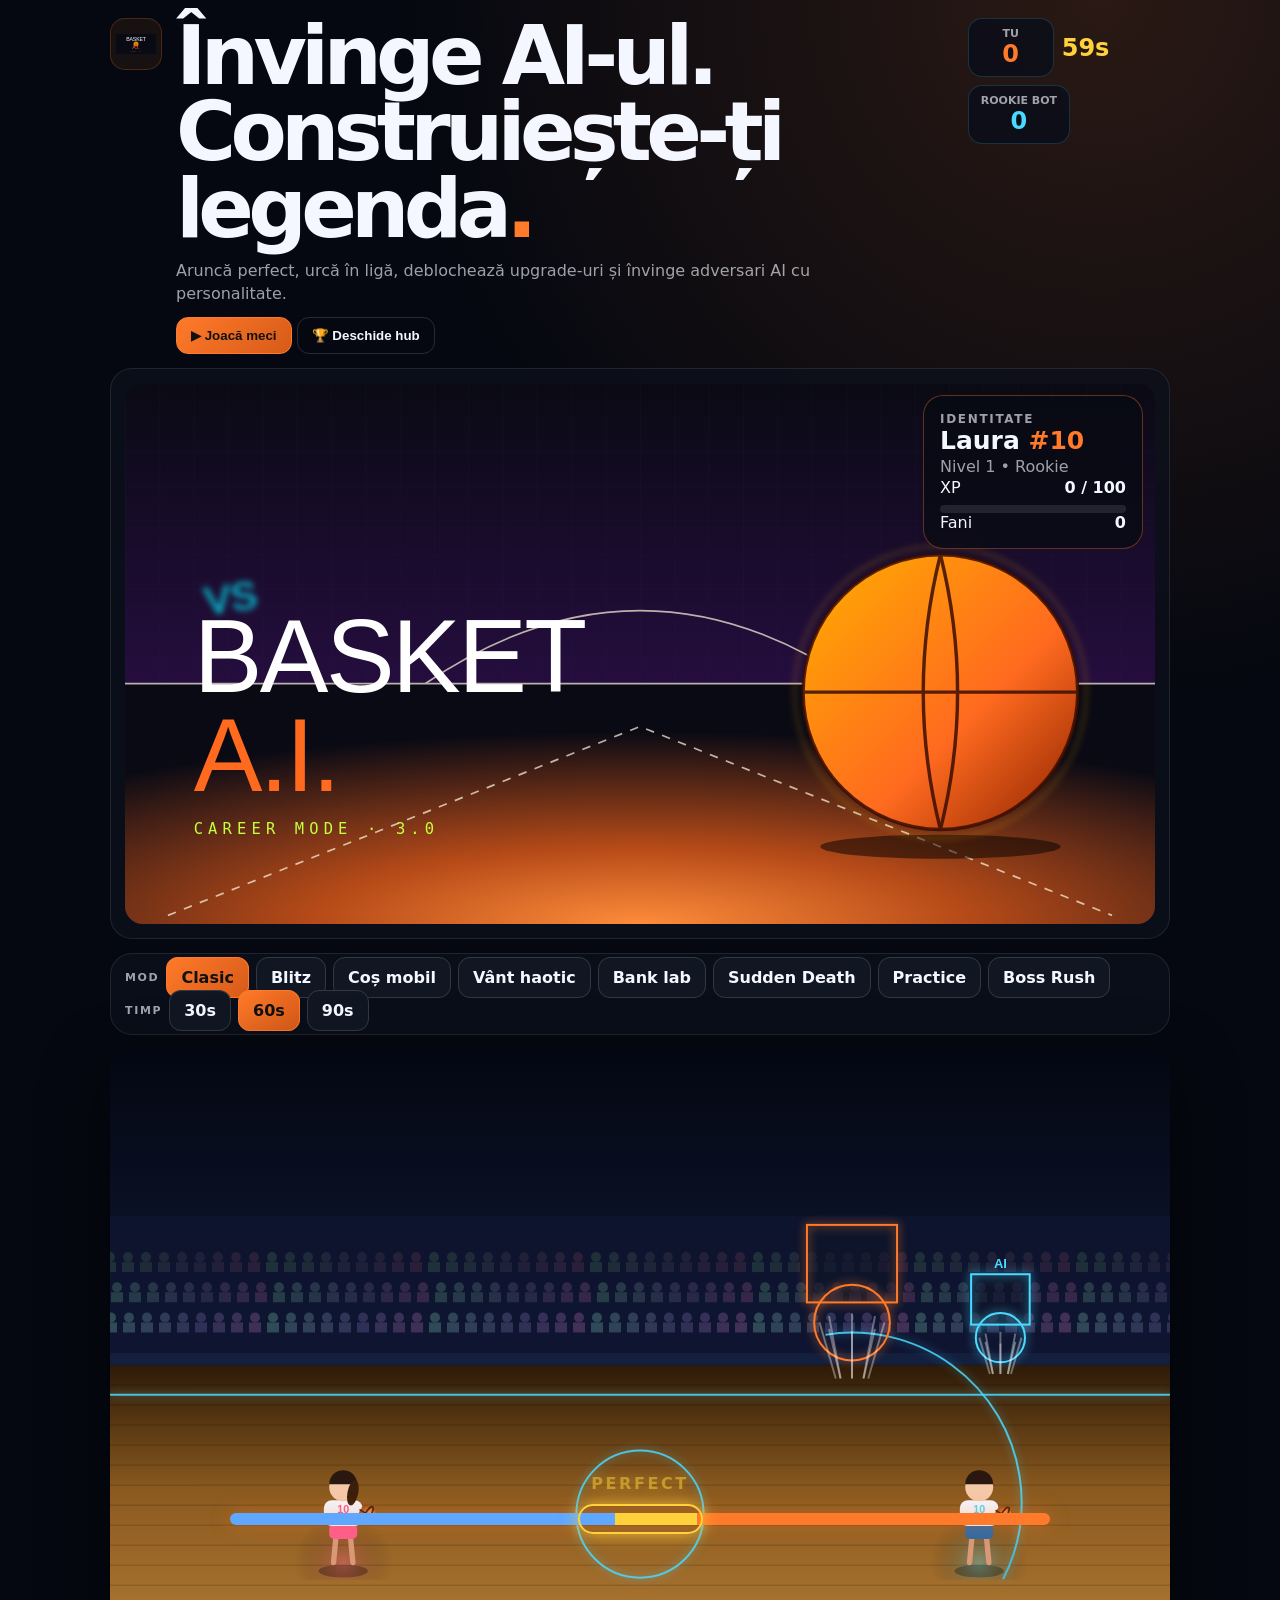
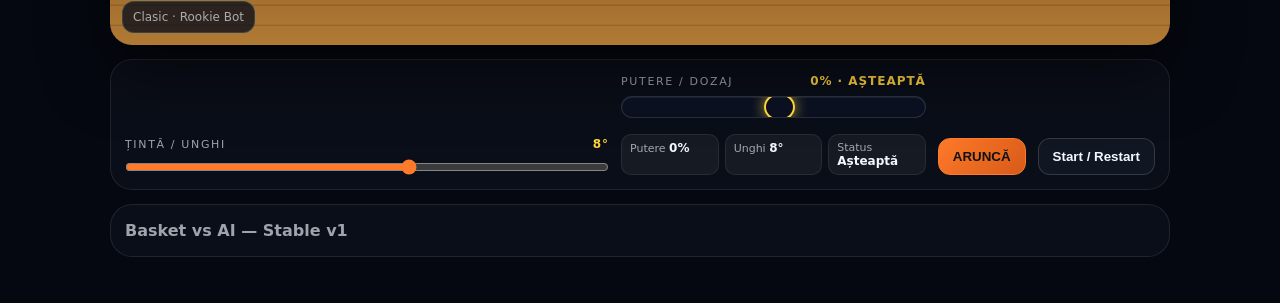
==== commit 1f9636c8: "Load progression pack in Enhanced Pro" ====
--- a/enhanced.html
+++ b/enhanced.html
@@ -39,5 +39,6 @@
   <script src="zero.js?v=stable-v1" defer></script>
   <script src="hub-boost.js?v=stable-v1" defer></script>
   <script src="stable-cleanup.js?v=stable-v1" defer></script>
+  <script src="progression-pack.js?v=progression-v1" defer></script>
 </body>
 </html>
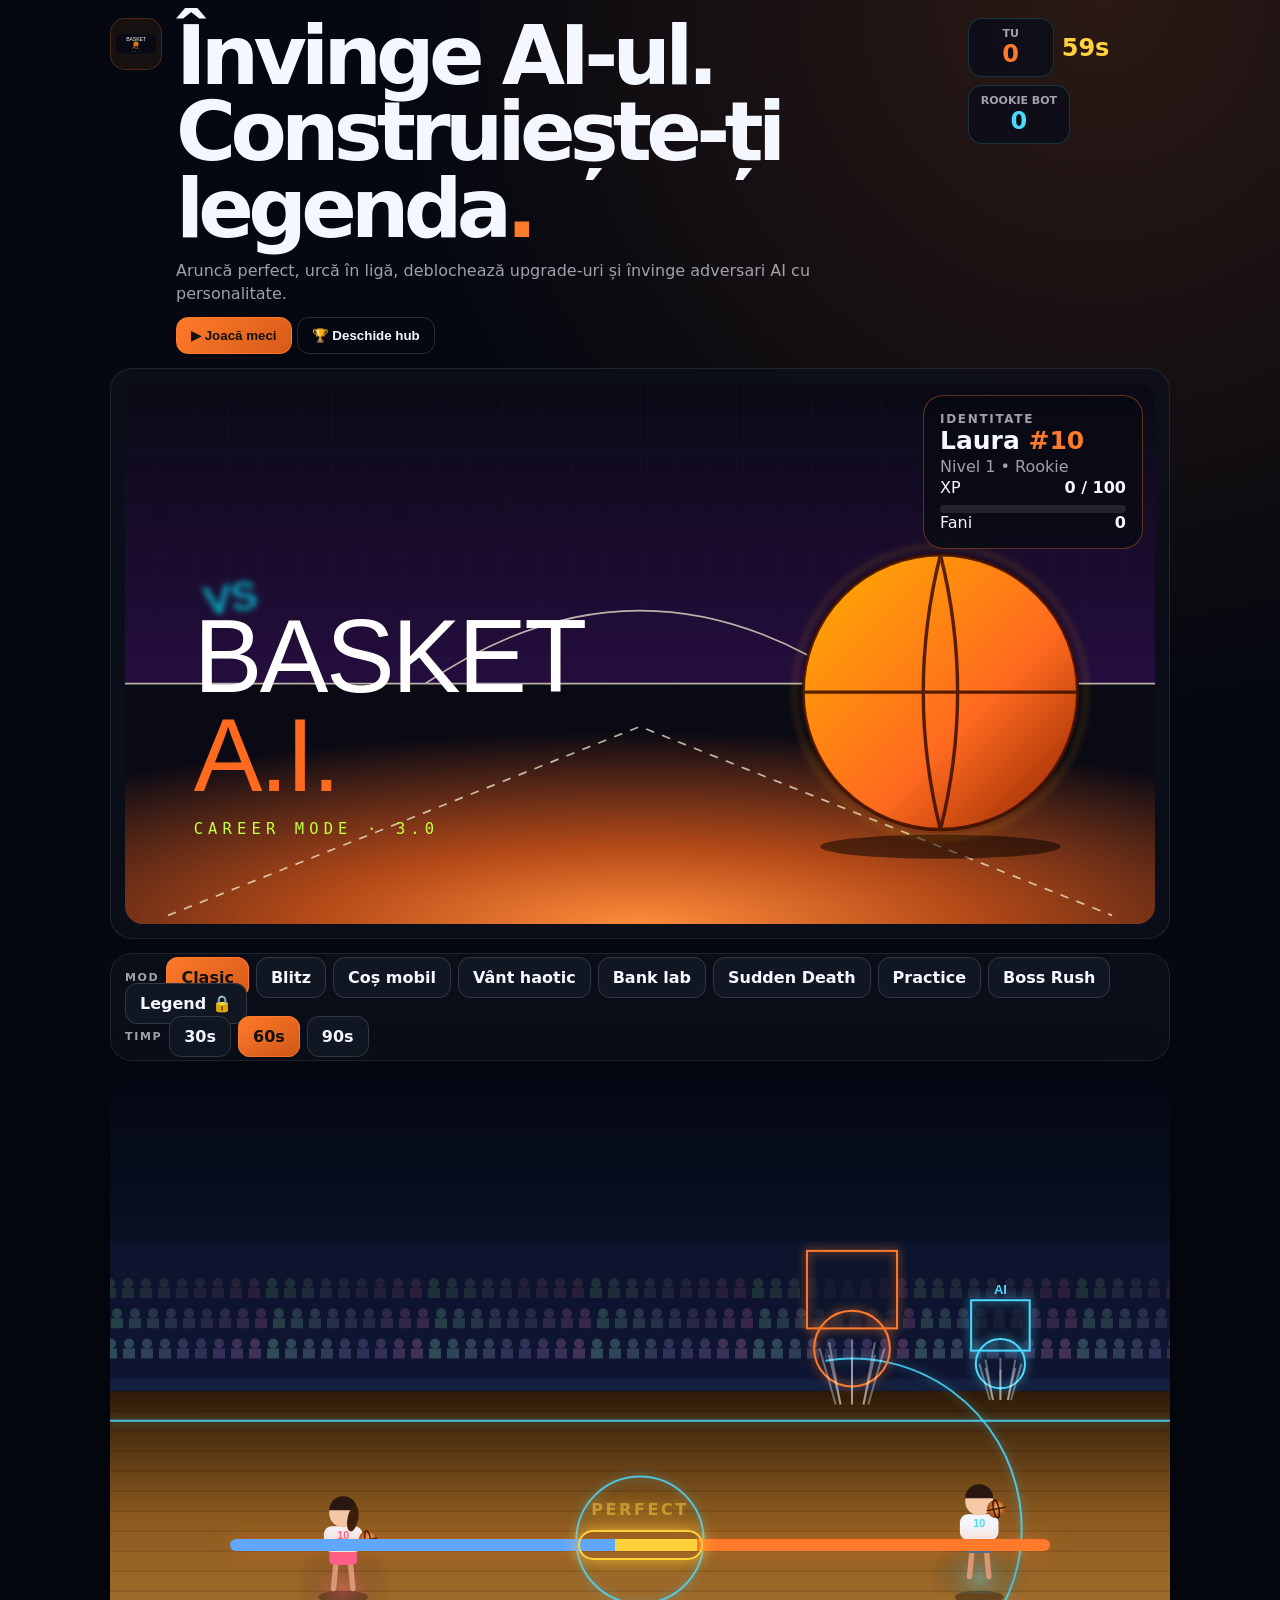
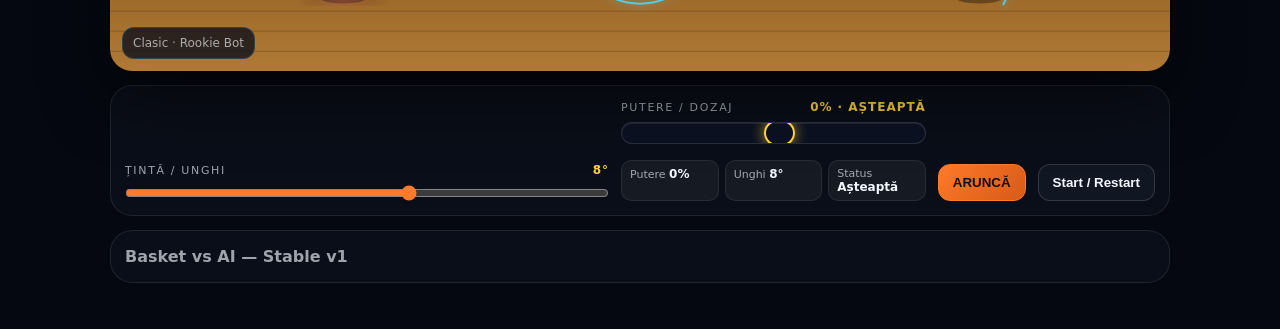
==== commit 858542f4: "Load final gameplay integration pack" ====
--- a/enhanced.html
+++ b/enhanced.html
@@ -36,9 +36,10 @@
 
   <div class="end" id="end"><h2 id="endTitle">Victorie!</h2><p id="endText"></p><div class="actions"><button class="primary" id="again">Joacă din nou</button><button id="next">Următorul adversar</button><button class="ghost" id="endHub">Hub</button></div></div>
   <p class="note"><b>Basket vs AI — Stable v1</b></p>
-  <script src="zero.js?v=stable-v1" defer></script>
+  <script src="zero.js?v=stable-v1-finalgameplay" defer></script>
   <script src="hub-boost.js?v=stable-v1" defer></script>
   <script src="stable-cleanup.js?v=stable-v1" defer></script>
   <script src="progression-pack.js?v=progression-v1" defer></script>
+  <script src="final-gameplay-integration.js?v=final-gameplay-v1" defer></script>
 </body>
 </html>
